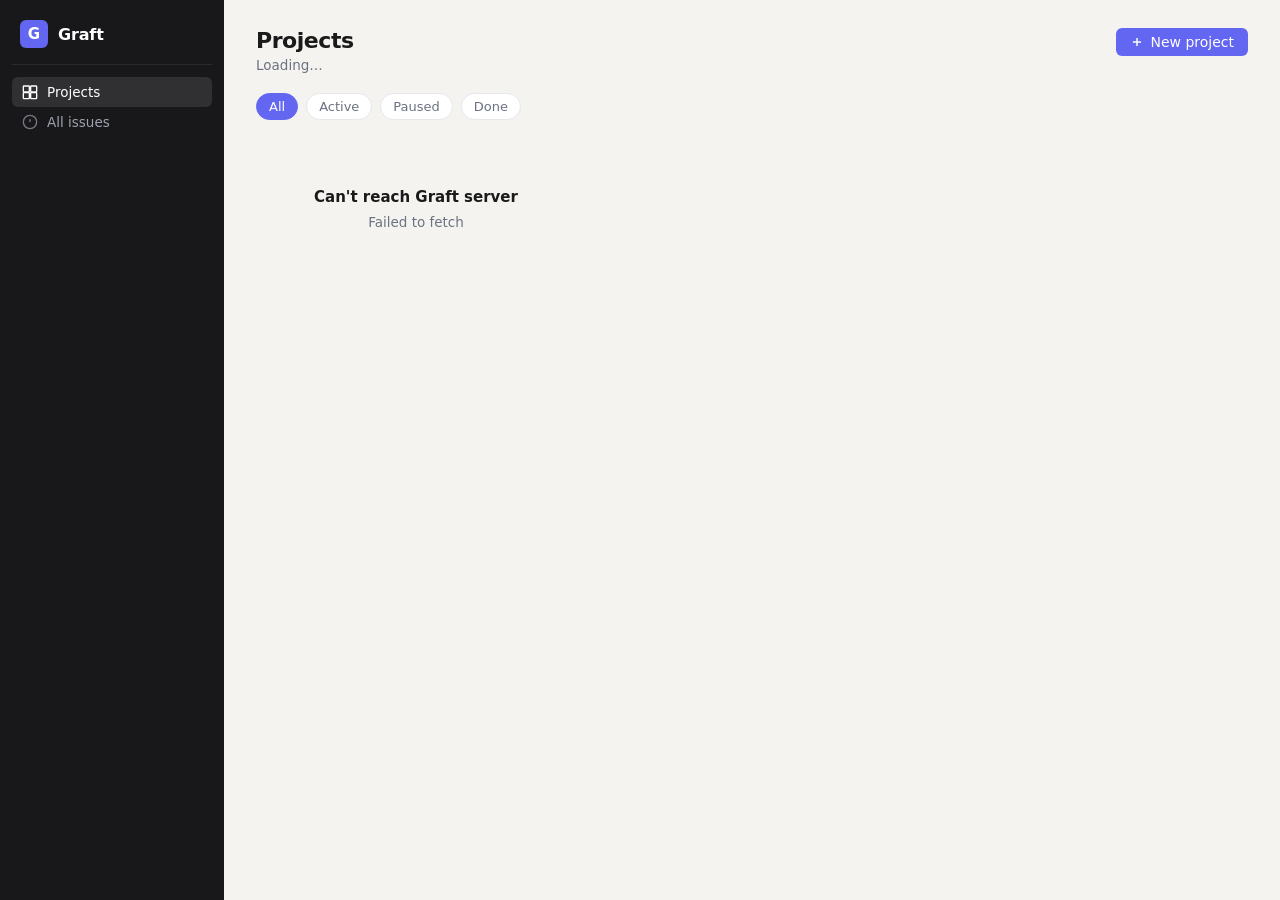
==== web/index.html @ b621cd31 "feat: initial Graft — project tracker (Flask + SwiftUI + web)" ====
<!DOCTYPE html>
<html lang="en">
<head>
<meta charset="UTF-8">
<meta name="viewport" content="width=device-width, initial-scale=1.0">
<title>Graft</title>
<link rel="stylesheet" href="style.css">
</head>
<body>
<div id="app">
  <nav class="sidebar">
    <div class="sidebar-brand">
      <span class="brand-mark">G</span>
      <span class="brand-name">Graft</span>
    </div>
    <div class="nav-section">
      <a href="index.html" class="nav-item active" data-page="projects">
        <svg width="16" height="16" viewBox="0 0 24 24" fill="none" stroke="currentColor" stroke-width="2"><rect x="2" y="3" width="9" height="9" rx="1"/><rect x="13" y="3" width="9" height="9" rx="1"/><rect x="2" y="13" width="9" height="9" rx="1"/><rect x="13" y="13" width="9" height="9" rx="1"/></svg>
        Projects
      </a>
      <a href="issues.html" class="nav-item" data-page="issues">
        <svg width="16" height="16" viewBox="0 0 24 24" fill="none" stroke="currentColor" stroke-width="2"><circle cx="12" cy="12" r="10"/><line x1="12" y1="8" x2="12" y2="12"/><line x1="12" y1="16" x2="12.01" y2="16"/></svg>
        All issues
      </a>
    </div>
    <div class="nav-section nav-projects" id="sidebar-projects"></div>
  </nav>

  <main class="main">
    <header class="page-header">
      <div>
        <h1 class="page-title">Projects</h1>
        <p class="page-subtitle" id="projects-subtitle">Loading…</p>
      </div>
      <button class="btn btn-primary" onclick="GRAFT.openNewProject()">
        <svg width="14" height="14" viewBox="0 0 24 24" fill="none" stroke="currentColor" stroke-width="2.5"><line x1="12" y1="5" x2="12" y2="19"/><line x1="5" y1="12" x2="19" y2="12"/></svg>
        New project
      </button>
    </header>

    <div class="filter-bar">
      <button class="filter-btn active" data-status="all" onclick="GRAFT.filterProjects('all', this)">All</button>
      <button class="filter-btn" data-status="active" onclick="GRAFT.filterProjects('active', this)">Active</button>
      <button class="filter-btn" data-status="paused" onclick="GRAFT.filterProjects('paused', this)">Paused</button>
      <button class="filter-btn" data-status="done" onclick="GRAFT.filterProjects('done', this)">Done</button>
    </div>

    <div class="projects-grid" id="projects-grid">
      <div class="loading-state">Loading projects…</div>
    </div>
  </main>
</div>

<!-- New Project Modal -->
<div class="modal-overlay" id="modal-new-project" style="display:none">
  <div class="modal">
    <div class="modal-header">
      <h2 class="modal-title" id="modal-project-title">New project</h2>
      <button class="modal-close" onclick="GRAFT.closeModal('modal-new-project')">
        <svg width="18" height="18" viewBox="0 0 24 24" fill="none" stroke="currentColor" stroke-width="2"><line x1="18" y1="6" x2="6" y2="18"/><line x1="6" y1="6" x2="18" y2="18"/></svg>
      </button>
    </div>
    <form onsubmit="GRAFT.submitProject(event)">
      <input type="hidden" id="project-edit-id" value="">
      <div class="form-group">
        <label class="form-label">Name</label>
        <input type="text" class="form-input" id="project-name" placeholder="e.g. Patchwork v2" required autofocus>
      </div>
      <div class="form-group">
        <label class="form-label">Description</label>
        <textarea class="form-input form-textarea" id="project-description" placeholder="What's this project about?"></textarea>
      </div>
      <div class="form-row">
        <div class="form-group">
          <label class="form-label">Status</label>
          <select class="form-input" id="project-status">
            <option value="active">Active</option>
            <option value="paused">Paused</option>
            <option value="done">Done</option>
          </select>
        </div>
        <div class="form-group">
          <label class="form-label">Colour</label>
          <div class="colour-picker" id="colour-picker">
            <div class="colour-swatch selected" data-colour="#6366f1" style="background:#6366f1"></div>
            <div class="colour-swatch" data-colour="#8b5cf6" style="background:#8b5cf6"></div>
            <div class="colour-swatch" data-colour="#ec4899" style="background:#ec4899"></div>
            <div class="colour-swatch" data-colour="#ef4444" style="background:#ef4444"></div>
            <div class="colour-swatch" data-colour="#f97316" style="background:#f97316"></div>
            <div class="colour-swatch" data-colour="#eab308" style="background:#eab308"></div>
            <div class="colour-swatch" data-colour="#22c55e" style="background:#22c55e"></div>
            <div class="colour-swatch" data-colour="#06b6d4" style="background:#06b6d4"></div>
            <div class="colour-swatch" data-colour="#3b82f6" style="background:#3b82f6"></div>
            <div class="colour-swatch" data-colour="#64748b" style="background:#64748b"></div>
          </div>
          <input type="hidden" id="project-colour" value="#6366f1">
        </div>
      </div>
      <div class="modal-footer">
        <button type="button" class="btn btn-ghost" onclick="GRAFT.closeModal('modal-new-project')">Cancel</button>
        <button type="submit" class="btn btn-primary">Save project</button>
      </div>
    </form>
  </div>
</div>

<div class="toast" id="toast"></div>
<script src="app.js"></script>
<script>GRAFT.init();</script>
</body>
</html>
---- web/style.css ----
/* ── Reset & base ──────────────────────────────────────────────── */
*, *::before, *::after { box-sizing: border-box; margin: 0; padding: 0; }

:root {
  --bg:       #F4F3F0;
  --surface:  #FFFFFF;
  --surface2: #F0EFEc;
  --sidebar:  #18181b;
  --ink:      #1a1a1a;
  --muted:    #6b7280;
  --line:     #e5e7eb;
  --line-dark:#2a2a2e;
  --accent:   #6366f1;
  --accent-bg:#eef2ff;
  --urgent:   #ef4444;
  --high:     #f97316;
  --low:      #9ca3af;
  --done-bg:  #f0fdf4;
  --done-ink: #15803d;

  --r-sm: 6px;
  --r-md: 10px;
  --r-lg: 16px;
  --shadow: 0 1px 3px rgba(0,0,0,.08), 0 1px 2px rgba(0,0,0,.05);
  --shadow-md: 0 4px 16px rgba(0,0,0,.10);

  font-family: 'DM Sans', system-ui, -apple-system, sans-serif;
  font-size: 14px;
  color: var(--ink);
  background: var(--bg);
}

body { min-height: 100vh; }
a { color: inherit; text-decoration: none; }
button { font-family: inherit; font-size: 14px; cursor: pointer; border: none; background: none; }
select, input, textarea { font-family: inherit; font-size: 14px; }

/* ── Layout ────────────────────────────────────────────────────── */
#app { display: flex; min-height: 100vh; }

.sidebar {
  width: 224px;
  flex-shrink: 0;
  background: var(--sidebar);
  display: flex;
  flex-direction: column;
  padding: 0 12px 24px;
  position: sticky;
  top: 0;
  height: 100vh;
  overflow-y: auto;
}

.sidebar-brand {
  display: flex;
  align-items: center;
  gap: 10px;
  padding: 20px 8px 16px;
  border-bottom: 1px solid var(--line-dark);
  margin-bottom: 8px;
}

.brand-mark {
  width: 28px; height: 28px;
  background: var(--accent);
  border-radius: var(--r-sm);
  display: flex; align-items: center; justify-content: center;
  color: #fff;
  font-weight: 700;
  font-size: 15px;
}

.brand-name {
  color: #fff;
  font-weight: 600;
  font-size: 16px;
  letter-spacing: -0.01em;
}

.nav-section { margin-top: 4px; }

.nav-item {
  display: flex;
  align-items: center;
  gap: 9px;
  padding: 7px 10px;
  border-radius: var(--r-sm);
  color: #9ca3af;
  transition: color .15s, background .15s;
  font-size: 13.5px;
}

.nav-item:hover { color: #fff; background: rgba(255,255,255,.06); }
.nav-item.active { color: #fff; background: rgba(255,255,255,.1); }
.nav-item svg { flex-shrink: 0; opacity: .7; }
.nav-item.active svg { opacity: 1; }

.nav-section-label {
  font-size: 11px;
  font-weight: 600;
  letter-spacing: .05em;
  text-transform: uppercase;
  color: #4b5563;
  padding: 12px 10px 4px;
}

.nav-project-dot {
  width: 8px; height: 8px;
  border-radius: 50%;
  flex-shrink: 0;
}

.main {
  flex: 1;
  min-width: 0;
  padding: 28px 32px 48px;
}

/* ── Page header ───────────────────────────────────────────────── */
.page-header {
  display: flex;
  align-items: flex-start;
  justify-content: space-between;
  margin-bottom: 20px;
  gap: 16px;
}

.page-title {
  font-size: 22px;
  font-weight: 700;
  letter-spacing: -0.02em;
  line-height: 1.2;
}

.page-subtitle {
  color: var(--muted);
  margin-top: 3px;
  font-size: 13.5px;
}

.header-actions { display: flex; gap: 8px; flex-shrink: 0; align-items: center; }

.breadcrumb {
  font-size: 12.5px;
  color: var(--muted);
  margin-bottom: 4px;
  display: flex;
  align-items: center;
  gap: 6px;
}

.breadcrumb a:hover { color: var(--ink); }
.breadcrumb span { opacity: .4; }

/* ── Buttons ───────────────────────────────────────────────────── */
.btn {
  display: inline-flex;
  align-items: center;
  gap: 6px;
  padding: 7px 14px;
  border-radius: var(--r-sm);
  font-weight: 500;
  transition: background .15s, opacity .15s;
  line-height: 1;
  white-space: nowrap;
}

.btn-primary {
  background: var(--accent);
  color: #fff;
}
.btn-primary:hover { background: #4f46e5; }

.btn-ghost {
  border: 1px solid var(--line);
  color: var(--ink);
  background: var(--surface);
}
.btn-ghost:hover { background: var(--surface2); }

.btn-danger { color: var(--urgent) !important; border-color: var(--urgent) !important; }
.btn-danger:hover { background: #fef2f2 !important; }

/* ── Filters ───────────────────────────────────────────────────── */
.filter-bar {
  display: flex;
  align-items: center;
  gap: 8px;
  margin-bottom: 20px;
  flex-wrap: wrap;
}

.filter-btn {
  padding: 5px 12px;
  border-radius: 100px;
  border: 1px solid var(--line);
  background: var(--surface);
  color: var(--muted);
  font-size: 13px;
  transition: all .15s;
}
.filter-btn:hover { border-color: var(--accent); color: var(--accent); }
.filter-btn.active { background: var(--accent); border-color: var(--accent); color: #fff; }

.filter-group { display: flex; gap: 8px; flex-wrap: wrap; }
.filter-select { padding: 6px 10px; height: 34px; border-radius: var(--r-sm); border: 1px solid var(--line); background: var(--surface); color: var(--ink); }
.search-input { padding: 6px 12px; height: 34px; border-radius: var(--r-sm); border: 1px solid var(--line); background: var(--surface); min-width: 180px; }

.view-toggle {
  display: flex;
  gap: 4px;
  margin-bottom: 16px;
  background: var(--surface2);
  padding: 3px;
  border-radius: var(--r-sm);
  width: fit-content;
}

.view-btn {
  display: flex;
  align-items: center;
  gap: 6px;
  padding: 5px 12px;
  border-radius: calc(var(--r-sm) - 2px);
  color: var(--muted);
  font-size: 13px;
  font-weight: 500;
  transition: all .15s;
}
.view-btn.active { background: var(--surface); color: var(--ink); box-shadow: var(--shadow); }

.milestone-filter {
  display: flex;
  align-items: center;
  gap: 8px;
  margin-bottom: 16px;
  flex-wrap: wrap;
}
.filter-label { font-size: 12.5px; color: var(--muted); font-weight: 500; }

/* ── Projects grid ─────────────────────────────────────────────── */
.projects-grid {
  display: grid;
  grid-template-columns: repeat(auto-fill, minmax(280px, 1fr));
  gap: 16px;
}

.project-card {
  background: var(--surface);
  border: 1px solid var(--line);
  border-radius: var(--r-lg);
  padding: 20px;
  cursor: pointer;
  transition: box-shadow .15s, transform .1s;
  display: flex;
  flex-direction: column;
  gap: 12px;
}
.project-card:hover { box-shadow: var(--shadow-md); transform: translateY(-1px); }

.project-card-header { display: flex; align-items: center; gap: 10px; }
.project-colour-dot { width: 12px; height: 12px; border-radius: 50%; flex-shrink: 0; }
.project-card-name { font-weight: 600; font-size: 15px; flex: 1; }
.project-card-status { font-size: 11.5px; padding: 2px 8px; border-radius: 100px; font-weight: 500; }
.status-active  { background: #e0f2fe; color: #0369a1; }
.status-paused  { background: #fef9c3; color: #854d0e; }
.status-done    { background: var(--done-bg); color: var(--done-ink); }

.project-card-desc { font-size: 13px; color: var(--muted); line-height: 1.5; }

.issue-counts { display: flex; gap: 12px; }
.count-pill {
  display: flex; align-items: center; gap: 4px;
  font-size: 12px; color: var(--muted);
}
.count-dot { width: 7px; height: 7px; border-radius: 50%; }

/* ── Kanban board ──────────────────────────────────────────────── */
.kanban-board {
  display: flex;
  gap: 16px;
  overflow-x: auto;
  padding-bottom: 16px;
  align-items: flex-start;
}

.kanban-col {
  width: 260px;
  flex-shrink: 0;
  background: var(--surface2);
  border-radius: var(--r-md);
  padding: 12px;
  min-height: 120px;
}

.kanban-col-header {
  display: flex;
  align-items: center;
  justify-content: space-between;
  margin-bottom: 10px;
}

.col-name {
  font-weight: 600;
  font-size: 12.5px;
  text-transform: uppercase;
  letter-spacing: .05em;
  color: var(--muted);
}

.col-count {
  font-size: 12px;
  color: var(--muted);
  background: var(--line);
  border-radius: 100px;
  padding: 1px 7px;
}

.kanban-card {
  background: var(--surface);
  border: 1px solid var(--line);
  border-radius: var(--r-sm);
  padding: 11px 13px;
  margin-bottom: 8px;
  cursor: pointer;
  transition: box-shadow .15s;
}
.kanban-card:hover { box-shadow: var(--shadow); }

.kanban-card-title { font-size: 13.5px; font-weight: 500; line-height: 1.4; margin-bottom: 6px; }
.kanban-card-meta { display: flex; align-items: center; gap: 6px; flex-wrap: wrap; }

.priority-dot {
  width: 7px; height: 7px; border-radius: 50%; flex-shrink: 0;
}
.priority-urgent { background: var(--urgent); }
.priority-high   { background: var(--high); }
.priority-normal { background: var(--line); }
.priority-low    { background: var(--low); opacity: .6; }

.milestone-tag {
  font-size: 11px;
  background: var(--accent-bg);
  color: var(--accent);
  border-radius: 4px;
  padding: 1px 6px;
  font-weight: 500;
}

.assignee-chip {
  font-size: 11px;
  color: var(--muted);
  background: var(--surface2);
  border-radius: 4px;
  padding: 1px 6px;
}

.label-chip {
  font-size: 11px;
  color: var(--muted);
  border: 1px solid var(--line);
  border-radius: 4px;
  padding: 1px 5px;
}

.kanban-add-btn {
  width: 100%;
  text-align: left;
  padding: 7px 4px;
  color: var(--muted);
  font-size: 13px;
  display: flex;
  align-items: center;
  gap: 6px;
  border-radius: var(--r-sm);
  transition: background .15s, color .15s;
  margin-top: 4px;
}
.kanban-add-btn:hover { background: var(--line); color: var(--ink); }

/* ── Issue list ────────────────────────────────────────────────── */
.issue-list { display: flex; flex-direction: column; gap: 2px; }

.issue-row {
  display: flex;
  align-items: center;
  gap: 12px;
  padding: 10px 14px;
  background: var(--surface);
  border: 1px solid var(--line);
  border-radius: var(--r-sm);
  cursor: pointer;
  transition: background .1s;
}
.issue-row:hover { background: var(--surface2); }

.issue-row-status { flex-shrink: 0; }
.issue-row-title { flex: 1; font-size: 13.5px; font-weight: 500; min-width: 0; }
.issue-row-title.done-title { text-decoration: line-through; color: var(--muted); }
.issue-row-meta { display: flex; align-items: center; gap: 8px; flex-shrink: 0; flex-wrap: wrap; justify-content: flex-end; }
.issue-row-project { font-size: 12px; color: var(--muted); }

.status-icon { width: 16px; height: 16px; }

/* ── Slide-over (issue detail) ─────────────────────────────────── */
.slideover-overlay {
  position: fixed; inset: 0; background: rgba(0,0,0,.25); z-index: 100;
}

.slideover {
  position: fixed; top: 0; right: 0; bottom: 0;
  width: 400px;
  background: var(--surface);
  border-left: 1px solid var(--line);
  z-index: 101;
  display: flex;
  flex-direction: column;
  box-shadow: -4px 0 24px rgba(0,0,0,.12);
  overflow-y: auto;
}

.slideover-header {
  display: flex;
  align-items: center;
  justify-content: space-between;
  padding: 16px 20px;
  border-bottom: 1px solid var(--line);
  position: sticky;
  top: 0;
  background: var(--surface);
  z-index: 1;
}

.slideover-body { padding: 20px; flex: 1; }

.issue-id-badge {
  font-size: 12px;
  color: var(--muted);
  background: var(--surface2);
  border-radius: 4px;
  padding: 2px 8px;
  font-weight: 500;
}

.detail-title { font-size: 17px; font-weight: 600; line-height: 1.4; margin-bottom: 12px; }
.detail-desc { font-size: 13.5px; color: var(--muted); line-height: 1.6; white-space: pre-wrap; margin-bottom: 20px; }
.detail-meta { display: flex; flex-direction: column; gap: 10px; margin-bottom: 20px; }
.detail-meta-row { display: flex; align-items: center; gap: 8px; font-size: 13px; }
.detail-meta-label { color: var(--muted); width: 90px; flex-shrink: 0; }
.detail-actions { display: flex; gap: 8px; flex-wrap: wrap; }

/* ── Milestones list ───────────────────────────────────────────── */
.milestones-list { display: flex; flex-direction: column; gap: 2px; margin-bottom: 20px; }
.milestone-row {
  display: flex; align-items: center; gap: 10px;
  padding: 9px 12px;
  border: 1px solid var(--line);
  border-radius: var(--r-sm);
  background: var(--surface2);
}
.milestone-row-name { flex: 1; font-weight: 500; font-size: 13.5px; }
.milestone-row-due { font-size: 12px; color: var(--muted); }
.milestone-row-actions { display: flex; gap: 4px; }
.icon-btn { padding: 4px; border-radius: 4px; color: var(--muted); transition: color .1s, background .1s; }
.icon-btn:hover { color: var(--ink); background: var(--line); }
.milestone-form { border-top: 1px solid var(--line); padding-top: 16px; margin-top: 4px; }

/* ── Forms ─────────────────────────────────────────────────────── */
.form-group { display: flex; flex-direction: column; gap: 5px; }
.form-label { font-size: 12.5px; font-weight: 500; color: var(--muted); }
.form-hint { font-weight: 400; color: var(--low); }
.form-row { display: flex; gap: 12px; }
.form-row .form-group { flex: 1; }

.form-input {
  padding: 8px 11px;
  border: 1px solid var(--line);
  border-radius: var(--r-sm);
  background: var(--surface);
  color: var(--ink);
  outline: none;
  transition: border-color .15s;
  width: 100%;
}
.form-input:focus { border-color: var(--accent); }
.form-textarea { min-height: 80px; resize: vertical; }

.colour-picker { display: flex; gap: 6px; flex-wrap: wrap; margin-top: 2px; }
.colour-swatch {
  width: 22px; height: 22px;
  border-radius: 50%;
  cursor: pointer;
  border: 2px solid transparent;
  transition: transform .1s, border-color .1s;
}
.colour-swatch:hover { transform: scale(1.15); }
.colour-swatch.selected { border-color: var(--ink); }

/* ── Modals ────────────────────────────────────────────────────── */
.modal-overlay {
  position: fixed; inset: 0;
  background: rgba(0,0,0,.35);
  z-index: 200;
  display: flex;
  align-items: center;
  justify-content: center;
  padding: 16px;
}

.modal {
  background: var(--surface);
  border-radius: var(--r-lg);
  width: 100%;
  max-width: 460px;
  max-height: 90vh;
  overflow-y: auto;
  box-shadow: var(--shadow-md);
}

.modal-wide { max-width: 560px; }

.modal-header {
  display: flex;
  align-items: center;
  justify-content: space-between;
  padding: 20px 20px 0;
  margin-bottom: 16px;
}

.modal-title { font-size: 16px; font-weight: 600; }
.modal-close { color: var(--muted); padding: 4px; border-radius: 4px; }
.modal-close:hover { color: var(--ink); background: var(--surface2); }

.modal form { padding: 0 20px 20px; display: flex; flex-direction: column; gap: 14px; }
.modal-footer { display: flex; justify-content: flex-end; gap: 8px; padding-top: 4px; }

/* ── Toast ─────────────────────────────────────────────────────── */
.toast {
  position: fixed; bottom: 24px; left: 50%; transform: translateX(-50%);
  background: var(--sidebar); color: #fff;
  padding: 10px 20px;
  border-radius: var(--r-md);
  font-size: 13.5px;
  z-index: 999;
  opacity: 0;
  pointer-events: none;
  transition: opacity .2s;
  white-space: nowrap;
}
.toast.show { opacity: 1; }

/* ── Empty & loading states ────────────────────────────────────── */
.loading-state { color: var(--muted); font-size: 13px; padding: 32px; text-align: center; }
.empty-state {
  color: var(--muted); font-size: 13.5px;
  padding: 48px 24px;
  text-align: center;
  display: flex; flex-direction: column; gap: 8px; align-items: center;
}
.empty-state-title { font-weight: 600; color: var(--ink); font-size: 15px; }

/* ── Scrollbar ─────────────────────────────────────────────────── */
::-webkit-scrollbar { width: 6px; height: 6px; }
::-webkit-scrollbar-track { background: transparent; }
::-webkit-scrollbar-thumb { background: var(--line); border-radius: 3px; }
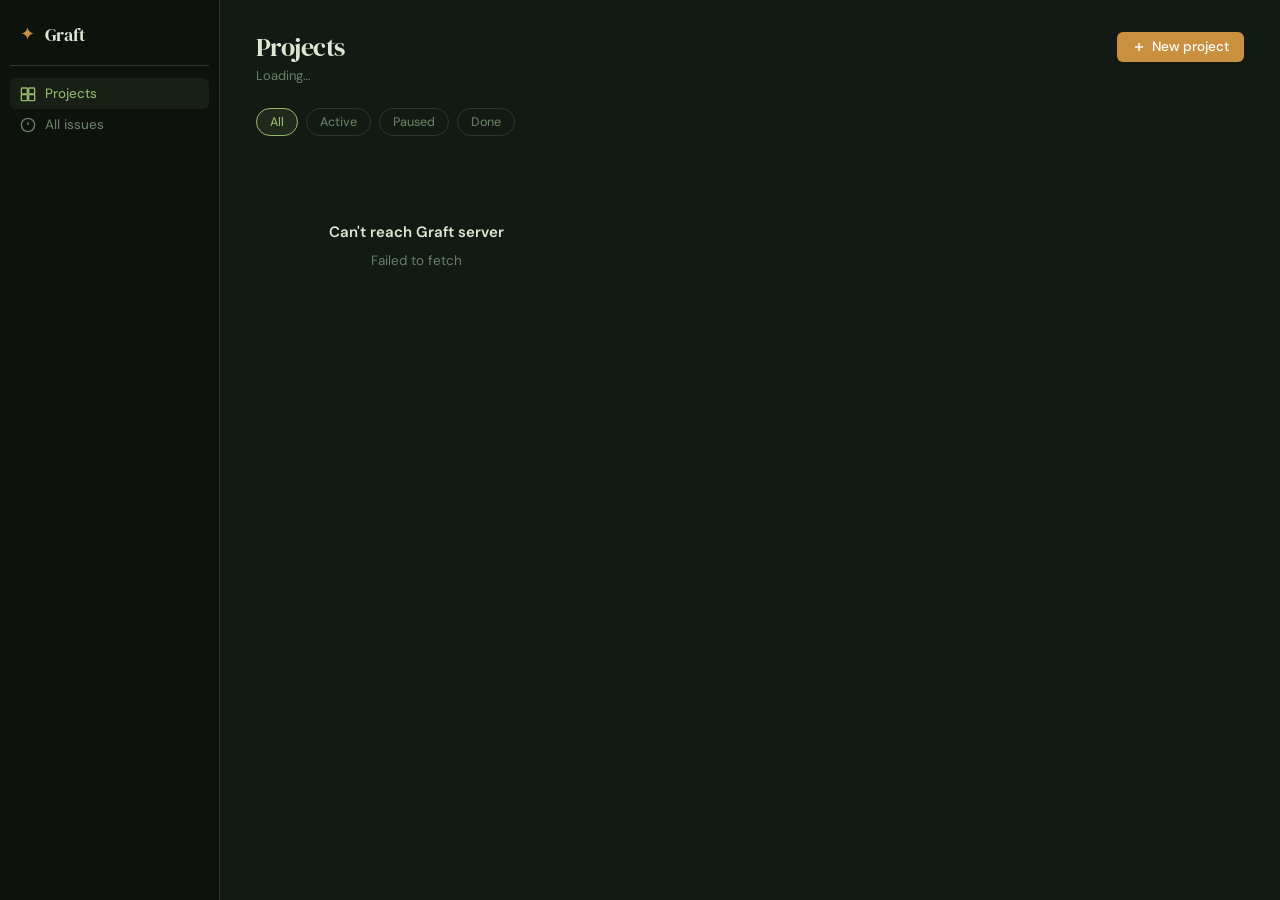
==== commit c370207e: "design: botanical night theme — dark forest, serif brand, amber/sage accents" ====
--- a/web/index.html
+++ b/web/index.html
@@ -10,7 +10,7 @@
 <div id="app">
   <nav class="sidebar">
     <div class="sidebar-brand">
-      <span class="brand-mark">G</span>
+      <span class="brand-mark">✦</span>
       <span class="brand-name">Graft</span>
     </div>
     <div class="nav-section">
--- a/web/style.css
+++ b/web/style.css
@@ -1,30 +1,49 @@
-/* ── Reset & base ──────────────────────────────────────────────── */
+/* ── Graft — Botanical Night ────────────────────────────────────── */
+@import url('https://fonts.googleapis.com/css2?family=DM+Sans:ital,opsz,wght@0,9..40,300;0,9..40,400;0,9..40,500;0,9..40,600;0,9..40,700;1,9..40,400&family=DM+Serif+Display:ital@0;1&display=swap');
+
 *, *::before, *::after { box-sizing: border-box; margin: 0; padding: 0; }
 
 :root {
-  --bg:       #F4F3F0;
-  --surface:  #FFFFFF;
-  --surface2: #F0EFEc;
-  --sidebar:  #18181b;
-  --ink:      #1a1a1a;
-  --muted:    #6b7280;
-  --line:     #e5e7eb;
-  --line-dark:#2a2a2e;
-  --accent:   #6366f1;
-  --accent-bg:#eef2ff;
-  --urgent:   #ef4444;
-  --high:     #f97316;
-  --low:      #9ca3af;
-  --done-bg:  #f0fdf4;
-  --done-ink: #15803d;
-
-  --r-sm: 6px;
-  --r-md: 10px;
-  --r-lg: 16px;
-  --shadow: 0 1px 3px rgba(0,0,0,.08), 0 1px 2px rgba(0,0,0,.05);
-  --shadow-md: 0 4px 16px rgba(0,0,0,.10);
-
-  font-family: 'DM Sans', system-ui, -apple-system, sans-serif;
+  /* ── Palette ──────────────────────────────────────── */
+  --bg:        #131a13;   /* deep forest floor */
+  --surface:   #1a231a;   /* dark moss */
+  --surface2:  #212c21;   /* slightly lighter */
+  --surface3:  #283428;   /* hover state */
+  --night:     #0d120d;   /* pure night */
+  --ink:       #dde8d4;   /* warm parchment */
+  --muted:     #678063;   /* sage grey */
+  --hairline:  #2a3a2a;   /* dark border */
+
+  /* ── Accents ──────────────────────────────────────── */
+  --sage:      #96b86e;   /* growth green — links, active */
+  --amber:     #c8903f;   /* warm amber — CTA, in-progress */
+  --lavender:  #9b7fc9;   /* review */
+  --teal:      #5eaa8e;   /* done */
+  --red:       #b85555;   /* urgent */
+  --orange:    #c47a35;   /* high priority */
+
+  /* ── Status colours ───────────────────────────────── */
+  --s-backlog:     #4a5a49;
+  --s-todo:        #96b86e;
+  --s-in-progress: #c8903f;
+  --s-review:      #9b7fc9;
+  --s-done:        #5eaa8e;
+
+  /* ── Typography ───────────────────────────────────── */
+  --font-body:   'DM Sans', system-ui, sans-serif;
+  --font-serif:  'DM Serif Display', Georgia, serif;
+
+  /* ── Shape ────────────────────────────────────────── */
+  --r-sm:  6px;
+  --r-md:  10px;
+  --r-lg:  14px;
+  --r-xl:  20px;
+
+  --shadow:    0 1px 3px rgba(0,0,0,.4), 0 1px 2px rgba(0,0,0,.3);
+  --shadow-md: 0 4px 20px rgba(0,0,0,.5);
+  --shadow-lg: 0 8px 40px rgba(0,0,0,.6);
+
+  font-family: var(--font-body);
   font-size: 14px;
   color: var(--ink);
   background: var(--bg);
@@ -35,16 +54,23 @@
 button { font-family: inherit; font-size: 14px; cursor: pointer; border: none; background: none; }
 select, input, textarea { font-family: inherit; font-size: 14px; }
 
-/* ── Layout ────────────────────────────────────────────────────── */
+/* ── Scrollbar ─────────────────────────────────────── */
+::-webkit-scrollbar { width: 5px; height: 5px; }
+::-webkit-scrollbar-track { background: transparent; }
+::-webkit-scrollbar-thumb { background: var(--hairline); border-radius: 3px; }
+
+/* ── Layout ────────────────────────────────────────── */
 #app { display: flex; min-height: 100vh; }
 
+/* ── Sidebar ───────────────────────────────────────── */
 .sidebar {
-  width: 224px;
+  width: 220px;
   flex-shrink: 0;
-  background: var(--sidebar);
+  background: var(--night);
+  border-right: 1px solid var(--hairline);
   display: flex;
   flex-direction: column;
-  padding: 0 12px 24px;
+  padding: 0 10px 32px;
   position: sticky;
   top: 0;
   height: 100vh;
@@ -55,25 +81,24 @@
   display: flex;
   align-items: center;
   gap: 10px;
-  padding: 20px 8px 16px;
-  border-bottom: 1px solid var(--line-dark);
+  padding: 22px 10px 18px;
+  border-bottom: 1px solid var(--hairline);
   margin-bottom: 8px;
 }
 
 .brand-mark {
-  width: 28px; height: 28px;
-  background: var(--accent);
-  border-radius: var(--r-sm);
-  display: flex; align-items: center; justify-content: center;
-  color: #fff;
-  font-weight: 700;
-  font-size: 15px;
+  font-family: var(--font-serif);
+  font-size: 18px;
+  color: var(--amber);
+  letter-spacing: -0.02em;
+  line-height: 1;
+  padding-bottom: 1px;
 }
 
 .brand-name {
-  color: #fff;
-  font-weight: 600;
-  font-size: 16px;
+  font-family: var(--font-serif);
+  font-size: 18px;
+  color: var(--ink);
   letter-spacing: -0.01em;
 }
 
@@ -85,280 +110,348 @@
   gap: 9px;
   padding: 7px 10px;
   border-radius: var(--r-sm);
-  color: #9ca3af;
+  color: var(--muted);
   transition: color .15s, background .15s;
   font-size: 13.5px;
-}
-
-.nav-item:hover { color: #fff; background: rgba(255,255,255,.06); }
-.nav-item.active { color: #fff; background: rgba(255,255,255,.1); }
-.nav-item svg { flex-shrink: 0; opacity: .7; }
-.nav-item.active svg { opacity: 1; }
+  font-weight: 450;
+}
+.nav-item:hover { color: var(--ink); background: var(--surface2); }
+.nav-item.active { color: var(--sage); background: rgba(150,184,110,.08); }
+.nav-item svg { flex-shrink: 0; }
 
 .nav-section-label {
+  font-size: 10.5px;
+  font-weight: 600;
+  letter-spacing: .07em;
+  text-transform: uppercase;
+  color: #3d5040;
+  padding: 14px 10px 5px;
+}
+
+.nav-project-dot {
+  width: 7px; height: 7px;
+  border-radius: 50%;
+  flex-shrink: 0;
+}
+
+/* ── Main content ──────────────────────────────────── */
+.main {
+  flex: 1;
+  min-width: 0;
+  padding: 32px 36px 64px;
+}
+
+/* ── Page header ───────────────────────────────────── */
+.page-header {
+  display: flex;
+  align-items: flex-start;
+  justify-content: space-between;
+  margin-bottom: 24px;
+  gap: 16px;
+}
+
+.page-title {
+  font-family: var(--font-serif);
+  font-size: 26px;
+  font-weight: 400;
+  letter-spacing: -0.02em;
+  line-height: 1.2;
+  color: var(--ink);
+}
+
+.page-subtitle {
+  color: var(--muted);
+  margin-top: 4px;
+  font-size: 13px;
+}
+
+.header-actions { display: flex; gap: 8px; flex-shrink: 0; align-items: center; }
+
+.breadcrumb {
+  font-size: 12px;
+  color: var(--muted);
+  margin-bottom: 5px;
+  display: flex;
+  align-items: center;
+  gap: 6px;
+}
+.breadcrumb a:hover { color: var(--sage); }
+.breadcrumb span { opacity: .35; }
+
+/* ── Buttons ───────────────────────────────────────── */
+.btn {
+  display: inline-flex;
+  align-items: center;
+  gap: 6px;
+  padding: 8px 15px;
+  border-radius: var(--r-sm);
+  font-weight: 500;
+  font-size: 13.5px;
+  transition: all .15s;
+  line-height: 1;
+  white-space: nowrap;
+}
+
+.btn-primary {
+  background: var(--amber);
+  color: #fff;
+}
+.btn-primary:hover { background: #b8802f; }
+
+.btn-ghost {
+  border: 1px solid var(--hairline);
+  color: var(--muted);
+  background: transparent;
+}
+.btn-ghost:hover { border-color: var(--muted); color: var(--ink); }
+
+.btn-danger { color: var(--red) !important; border-color: var(--red) !important; }
+.btn-danger:hover { background: rgba(184,85,85,.08) !important; }
+
+/* ── Filter bar ────────────────────────────────────── */
+.filter-bar {
+  display: flex;
+  align-items: center;
+  gap: 8px;
+  margin-bottom: 22px;
+  flex-wrap: wrap;
+}
+
+.filter-btn {
+  padding: 5px 13px;
+  border-radius: 100px;
+  border: 1px solid var(--hairline);
+  background: transparent;
+  color: var(--muted);
+  font-size: 12.5px;
+  font-weight: 450;
+  transition: all .15s;
+}
+.filter-btn:hover { border-color: var(--sage); color: var(--sage); }
+.filter-btn.active { background: rgba(150,184,110,.1); border-color: var(--sage); color: var(--sage); }
+
+.filter-group { display: flex; gap: 8px; flex-wrap: wrap; }
+.filter-select {
+  padding: 6px 10px;
+  height: 34px;
+  border-radius: var(--r-sm);
+  border: 1px solid var(--hairline);
+  background: var(--surface);
+  color: var(--ink);
+}
+.search-input {
+  padding: 6px 12px;
+  height: 34px;
+  border-radius: var(--r-sm);
+  border: 1px solid var(--hairline);
+  background: var(--surface);
+  color: var(--ink);
+  min-width: 180px;
+}
+.filter-select:focus, .search-input:focus { outline: none; border-color: var(--sage); }
+
+.view-toggle {
+  display: flex;
+  gap: 3px;
+  margin-bottom: 18px;
+  background: var(--surface);
+  padding: 3px;
+  border-radius: var(--r-sm);
+  width: fit-content;
+  border: 1px solid var(--hairline);
+}
+
+.view-btn {
+  display: flex;
+  align-items: center;
+  gap: 6px;
+  padding: 5px 12px;
+  border-radius: calc(var(--r-sm) - 2px);
+  color: var(--muted);
+  font-size: 13px;
+  font-weight: 500;
+  transition: all .15s;
+}
+.view-btn.active { background: var(--surface2); color: var(--ink); }
+
+.milestone-filter {
+  display: flex;
+  align-items: center;
+  gap: 8px;
+  margin-bottom: 18px;
+  flex-wrap: wrap;
+}
+.filter-label { font-size: 12px; color: var(--muted); font-weight: 500; }
+
+/* ── Projects grid ─────────────────────────────────── */
+.projects-grid {
+  display: grid;
+  grid-template-columns: repeat(auto-fill, minmax(290px, 1fr));
+  gap: 14px;
+}
+
+.project-card {
+  background: var(--surface);
+  border: 1px solid var(--hairline);
+  border-radius: var(--r-lg);
+  padding: 0;
+  cursor: pointer;
+  transition: box-shadow .2s, transform .15s, border-color .15s;
+  display: flex;
+  flex-direction: column;
+  overflow: hidden;
+}
+.project-card:hover {
+  box-shadow: var(--shadow-md);
+  transform: translateY(-2px);
+  border-color: #3a4e3a;
+}
+
+.project-card-stripe {
+  height: 3px;
+  width: 100%;
+  flex-shrink: 0;
+}
+
+.project-card-body {
+  padding: 16px 18px 18px;
+  display: flex;
+  flex-direction: column;
+  gap: 10px;
+}
+
+.project-card-header { display: flex; align-items: center; justify-content: space-between; gap: 10px; }
+.project-card-name { font-weight: 600; font-size: 15px; color: var(--ink); flex: 1; }
+.project-card-status {
   font-size: 11px;
-  font-weight: 600;
-  letter-spacing: .05em;
-  text-transform: uppercase;
-  color: #4b5563;
-  padding: 12px 10px 4px;
-}
-
-.nav-project-dot {
+  padding: 2px 8px;
+  border-radius: 100px;
+  font-weight: 500;
+  flex-shrink: 0;
+}
+.status-active  { background: rgba(150,184,110,.12); color: var(--sage); }
+.status-paused  { background: rgba(200,144,63,.12);  color: var(--amber); }
+.status-done    { background: rgba(94,170,142,.12);  color: var(--teal); }
+
+.project-card-desc { font-size: 13px; color: var(--muted); line-height: 1.55; }
+
+.issue-counts { display: flex; gap: 14px; }
+.count-pill {
+  display: flex; align-items: center; gap: 5px;
+  font-size: 12px; color: var(--muted);
+}
+.count-dot { width: 6px; height: 6px; border-radius: 50%; }
+
+/* ── Kanban board ──────────────────────────────────── */
+.kanban-board {
+  display: flex;
+  gap: 14px;
+  overflow-x: auto;
+  padding-bottom: 20px;
+  align-items: flex-start;
+}
+
+.kanban-col {
+  width: 264px;
+  flex-shrink: 0;
+  background: var(--surface);
+  border: 1px solid var(--hairline);
+  border-radius: var(--r-lg);
+  padding: 14px;
+  min-height: 120px;
+}
+
+.kanban-col-header {
+  display: flex;
+  align-items: center;
+  gap: 8px;
+  margin-bottom: 12px;
+}
+
+.col-status-dot {
   width: 8px; height: 8px;
   border-radius: 50%;
   flex-shrink: 0;
 }
 
-.main {
-  flex: 1;
-  min-width: 0;
-  padding: 28px 32px 48px;
-}
-
-/* ── Page header ───────────────────────────────────────────────── */
-.page-header {
-  display: flex;
-  align-items: flex-start;
-  justify-content: space-between;
-  margin-bottom: 20px;
-  gap: 16px;
-}
-
-.page-title {
-  font-size: 22px;
-  font-weight: 700;
-  letter-spacing: -0.02em;
-  line-height: 1.2;
-}
-
-.page-subtitle {
-  color: var(--muted);
-  margin-top: 3px;
-  font-size: 13.5px;
-}
-
-.header-actions { display: flex; gap: 8px; flex-shrink: 0; align-items: center; }
-
-.breadcrumb {
-  font-size: 12.5px;
-  color: var(--muted);
-  margin-bottom: 4px;
-  display: flex;
-  align-items: center;
-  gap: 6px;
-}
-
-.breadcrumb a:hover { color: var(--ink); }
-.breadcrumb span { opacity: .4; }
-
-/* ── Buttons ───────────────────────────────────────────────────── */
-.btn {
-  display: inline-flex;
-  align-items: center;
-  gap: 6px;
-  padding: 7px 14px;
-  border-radius: var(--r-sm);
-  font-weight: 500;
-  transition: background .15s, opacity .15s;
-  line-height: 1;
-  white-space: nowrap;
-}
-
-.btn-primary {
-  background: var(--accent);
-  color: #fff;
-}
-.btn-primary:hover { background: #4f46e5; }
-
-.btn-ghost {
-  border: 1px solid var(--line);
-  color: var(--ink);
-  background: var(--surface);
-}
-.btn-ghost:hover { background: var(--surface2); }
-
-.btn-danger { color: var(--urgent) !important; border-color: var(--urgent) !important; }
-.btn-danger:hover { background: #fef2f2 !important; }
-
-/* ── Filters ───────────────────────────────────────────────────── */
-.filter-bar {
-  display: flex;
-  align-items: center;
-  gap: 8px;
-  margin-bottom: 20px;
-  flex-wrap: wrap;
-}
-
-.filter-btn {
-  padding: 5px 12px;
-  border-radius: 100px;
-  border: 1px solid var(--line);
-  background: var(--surface);
-  color: var(--muted);
-  font-size: 13px;
-  transition: all .15s;
-}
-.filter-btn:hover { border-color: var(--accent); color: var(--accent); }
-.filter-btn.active { background: var(--accent); border-color: var(--accent); color: #fff; }
-
-.filter-group { display: flex; gap: 8px; flex-wrap: wrap; }
-.filter-select { padding: 6px 10px; height: 34px; border-radius: var(--r-sm); border: 1px solid var(--line); background: var(--surface); color: var(--ink); }
-.search-input { padding: 6px 12px; height: 34px; border-radius: var(--r-sm); border: 1px solid var(--line); background: var(--surface); min-width: 180px; }
-
-.view-toggle {
-  display: flex;
-  gap: 4px;
-  margin-bottom: 16px;
-  background: var(--surface2);
-  padding: 3px;
-  border-radius: var(--r-sm);
-  width: fit-content;
-}
-
-.view-btn {
-  display: flex;
-  align-items: center;
-  gap: 6px;
-  padding: 5px 12px;
-  border-radius: calc(var(--r-sm) - 2px);
-  color: var(--muted);
-  font-size: 13px;
-  font-weight: 500;
-  transition: all .15s;
-}
-.view-btn.active { background: var(--surface); color: var(--ink); box-shadow: var(--shadow); }
-
-.milestone-filter {
-  display: flex;
-  align-items: center;
-  gap: 8px;
-  margin-bottom: 16px;
-  flex-wrap: wrap;
-}
-.filter-label { font-size: 12.5px; color: var(--muted); font-weight: 500; }
-
-/* ── Projects grid ─────────────────────────────────────────────── */
-.projects-grid {
-  display: grid;
-  grid-template-columns: repeat(auto-fill, minmax(280px, 1fr));
-  gap: 16px;
-}
-
-.project-card {
-  background: var(--surface);
-  border: 1px solid var(--line);
-  border-radius: var(--r-lg);
-  padding: 20px;
-  cursor: pointer;
-  transition: box-shadow .15s, transform .1s;
-  display: flex;
-  flex-direction: column;
-  gap: 12px;
-}
-.project-card:hover { box-shadow: var(--shadow-md); transform: translateY(-1px); }
-
-.project-card-header { display: flex; align-items: center; gap: 10px; }
-.project-colour-dot { width: 12px; height: 12px; border-radius: 50%; flex-shrink: 0; }
-.project-card-name { font-weight: 600; font-size: 15px; flex: 1; }
-.project-card-status { font-size: 11.5px; padding: 2px 8px; border-radius: 100px; font-weight: 500; }
-.status-active  { background: #e0f2fe; color: #0369a1; }
-.status-paused  { background: #fef9c3; color: #854d0e; }
-.status-done    { background: var(--done-bg); color: var(--done-ink); }
-
-.project-card-desc { font-size: 13px; color: var(--muted); line-height: 1.5; }
-
-.issue-counts { display: flex; gap: 12px; }
-.count-pill {
-  display: flex; align-items: center; gap: 4px;
-  font-size: 12px; color: var(--muted);
-}
-.count-dot { width: 7px; height: 7px; border-radius: 50%; }
-
-/* ── Kanban board ──────────────────────────────────────────────── */
-.kanban-board {
-  display: flex;
-  gap: 16px;
-  overflow-x: auto;
-  padding-bottom: 16px;
-  align-items: flex-start;
-}
-
-.kanban-col {
-  width: 260px;
-  flex-shrink: 0;
-  background: var(--surface2);
-  border-radius: var(--r-md);
-  padding: 12px;
-  min-height: 120px;
-}
-
-.kanban-col-header {
-  display: flex;
-  align-items: center;
-  justify-content: space-between;
-  margin-bottom: 10px;
-}
-
 .col-name {
   font-weight: 600;
-  font-size: 12.5px;
+  font-size: 12px;
   text-transform: uppercase;
-  letter-spacing: .05em;
-  color: var(--muted);
+  letter-spacing: .06em;
+  color: var(--muted);
+  flex: 1;
 }
 
 .col-count {
-  font-size: 12px;
-  color: var(--muted);
-  background: var(--line);
+  font-size: 11.5px;
+  color: var(--muted);
+  background: var(--surface2);
   border-radius: 100px;
   padding: 1px 7px;
+  border: 1px solid var(--hairline);
 }
 
 .kanban-card {
-  background: var(--surface);
-  border: 1px solid var(--line);
-  border-radius: var(--r-sm);
+  background: var(--surface2);
+  border: 1px solid var(--hairline);
+  border-radius: var(--r-md);
   padding: 11px 13px;
   margin-bottom: 8px;
   cursor: pointer;
-  transition: box-shadow .15s;
-}
-.kanban-card:hover { box-shadow: var(--shadow); }
-
-.kanban-card-title { font-size: 13.5px; font-weight: 500; line-height: 1.4; margin-bottom: 6px; }
+  transition: border-color .15s, transform .1s;
+  position: relative;
+  overflow: hidden;
+}
+.kanban-card::before {
+  content: '';
+  position: absolute;
+  left: 0; top: 0; bottom: 0;
+  width: 3px;
+}
+.kanban-card:hover { border-color: #3a4e3a; transform: translateX(1px); }
+
+.kanban-card-title { font-size: 13.5px; font-weight: 500; line-height: 1.4; margin-bottom: 7px; color: var(--ink); }
 .kanban-card-meta { display: flex; align-items: center; gap: 6px; flex-wrap: wrap; }
 
+/* Priority border colours on kanban cards */
+.kanban-card[data-priority="urgent"]::before  { background: var(--red); }
+.kanban-card[data-priority="high"]::before    { background: var(--orange); }
+.kanban-card[data-priority="normal"]::before  { background: var(--hairline); }
+.kanban-card[data-priority="low"]::before     { background: #2a3a2a; }
+
 .priority-dot {
-  width: 7px; height: 7px; border-radius: 50%; flex-shrink: 0;
-}
-.priority-urgent { background: var(--urgent); }
-.priority-high   { background: var(--high); }
-.priority-normal { background: var(--line); }
-.priority-low    { background: var(--low); opacity: .6; }
+  width: 6px; height: 6px; border-radius: 50%; flex-shrink: 0;
+}
+.priority-urgent { background: var(--red); }
+.priority-high   { background: var(--orange); }
+.priority-normal { background: var(--muted); opacity: .5; }
+.priority-low    { background: #2a3a2a; }
 
 .milestone-tag {
+  display: inline-flex; align-items: center; gap: 3px;
   font-size: 11px;
-  background: var(--accent-bg);
-  color: var(--accent);
+  background: rgba(150,184,110,.1);
+  color: var(--sage);
+  border-radius: 4px;
+  padding: 2px 6px;
+  font-weight: 500;
+}
+.milestone-tag::before { content: '⌇'; opacity: .7; font-size: 10px; }
+
+.assignee-chip {
+  font-size: 11px;
+  color: var(--muted);
+  background: var(--surface);
+  border: 1px solid var(--hairline);
   border-radius: 4px;
   padding: 1px 6px;
-  font-weight: 500;
-}
-
-.assignee-chip {
-  font-size: 11px;
-  color: var(--muted);
-  background: var(--surface2);
-  border-radius: 4px;
-  padding: 1px 6px;
 }
 
 .label-chip {
   font-size: 11px;
   color: var(--muted);
-  border: 1px solid var(--line);
+  border: 1px solid var(--hairline);
   border-radius: 4px;
   padding: 1px 5px;
 }
@@ -366,7 +459,7 @@
 .kanban-add-btn {
   width: 100%;
   text-align: left;
-  padding: 7px 4px;
+  padding: 7px 6px;
   color: var(--muted);
   font-size: 13px;
   display: flex;
@@ -376,9 +469,9 @@
   transition: background .15s, color .15s;
   margin-top: 4px;
 }
-.kanban-add-btn:hover { background: var(--line); color: var(--ink); }
-
-/* ── Issue list ────────────────────────────────────────────────── */
+.kanban-add-btn:hover { background: var(--surface2); color: var(--sage); }
+
+/* ── Issue list ────────────────────────────────────── */
 .issue-list { display: flex; flex-direction: column; gap: 2px; }
 
 .issue-row {
@@ -387,35 +480,55 @@
   gap: 12px;
   padding: 10px 14px;
   background: var(--surface);
-  border: 1px solid var(--line);
+  border: 1px solid var(--hairline);
   border-radius: var(--r-sm);
   cursor: pointer;
-  transition: background .1s;
-}
-.issue-row:hover { background: var(--surface2); }
+  transition: background .1s, border-color .1s;
+  position: relative;
+  overflow: hidden;
+}
+.issue-row::before {
+  content: '';
+  position: absolute;
+  left: 0; top: 0; bottom: 0;
+  width: 3px;
+}
+.issue-row[data-priority="urgent"]::before  { background: var(--red); }
+.issue-row[data-priority="high"]::before    { background: var(--orange); }
+.issue-row[data-priority="normal"]::before  { background: transparent; }
+.issue-row[data-priority="low"]::before     { background: transparent; }
+.issue-row:hover { background: var(--surface2); border-color: #3a4e3a; }
 
 .issue-row-status { flex-shrink: 0; }
-.issue-row-title { flex: 1; font-size: 13.5px; font-weight: 500; min-width: 0; }
+.issue-row-title { flex: 1; font-size: 13.5px; font-weight: 500; min-width: 0; color: var(--ink); }
 .issue-row-title.done-title { text-decoration: line-through; color: var(--muted); }
 .issue-row-meta { display: flex; align-items: center; gap: 8px; flex-shrink: 0; flex-wrap: wrap; justify-content: flex-end; }
 .issue-row-project { font-size: 12px; color: var(--muted); }
 
 .status-icon { width: 16px; height: 16px; }
 
-/* ── Slide-over (issue detail) ─────────────────────────────────── */
+/* ── Status icons as SVG circles ───────────────────── */
+.status-backlog     { color: var(--s-backlog); }
+.status-todo        { color: var(--s-todo); }
+.status-in-progress { color: var(--s-in-progress); }
+.status-review      { color: var(--s-review); }
+.status-done        { color: var(--s-done); }
+
+/* ── Slide-over ────────────────────────────────────── */
 .slideover-overlay {
-  position: fixed; inset: 0; background: rgba(0,0,0,.25); z-index: 100;
+  position: fixed; inset: 0; background: rgba(0,0,0,.5); z-index: 100;
+  backdrop-filter: blur(2px);
 }
 
 .slideover {
   position: fixed; top: 0; right: 0; bottom: 0;
-  width: 400px;
-  background: var(--surface);
-  border-left: 1px solid var(--line);
+  width: 420px;
+  background: var(--surface);
+  border-left: 1px solid var(--hairline);
   z-index: 101;
   display: flex;
   flex-direction: column;
-  box-shadow: -4px 0 24px rgba(0,0,0,.12);
+  box-shadow: var(--shadow-lg);
   overflow-y: auto;
 }
 
@@ -423,98 +536,118 @@
   display: flex;
   align-items: center;
   justify-content: space-between;
-  padding: 16px 20px;
-  border-bottom: 1px solid var(--line);
+  padding: 18px 22px;
+  border-bottom: 1px solid var(--hairline);
   position: sticky;
   top: 0;
   background: var(--surface);
   z-index: 1;
 }
 
-.slideover-body { padding: 20px; flex: 1; }
+.slideover-body { padding: 22px; flex: 1; }
 
 .issue-id-badge {
-  font-size: 12px;
+  font-size: 11.5px;
   color: var(--muted);
   background: var(--surface2);
+  border: 1px solid var(--hairline);
   border-radius: 4px;
   padding: 2px 8px;
   font-weight: 500;
-}
-
-.detail-title { font-size: 17px; font-weight: 600; line-height: 1.4; margin-bottom: 12px; }
-.detail-desc { font-size: 13.5px; color: var(--muted); line-height: 1.6; white-space: pre-wrap; margin-bottom: 20px; }
-.detail-meta { display: flex; flex-direction: column; gap: 10px; margin-bottom: 20px; }
-.detail-meta-row { display: flex; align-items: center; gap: 8px; font-size: 13px; }
-.detail-meta-label { color: var(--muted); width: 90px; flex-shrink: 0; }
+  font-family: 'SF Mono', monospace;
+}
+
+.detail-title { font-size: 18px; font-weight: 600; line-height: 1.4; margin-bottom: 14px; color: var(--ink); }
+.detail-desc { font-size: 13.5px; color: var(--muted); line-height: 1.65; white-space: pre-wrap; margin-bottom: 22px; }
+.detail-meta { display: flex; flex-direction: column; gap: 10px; margin-bottom: 22px; }
+.detail-meta-row { display: flex; align-items: center; gap: 10px; font-size: 13px; }
+.detail-meta-label { color: var(--muted); width: 92px; flex-shrink: 0; font-size: 12px; }
 .detail-actions { display: flex; gap: 8px; flex-wrap: wrap; }
 
-/* ── Milestones list ───────────────────────────────────────────── */
+/* Status badge */
+.status-badge {
+  display: inline-flex; align-items: center; gap: 4px;
+  font-size: 11.5px; font-weight: 500;
+  padding: 3px 9px;
+  border-radius: 100px;
+}
+.status-badge.backlog     { background: rgba(74,90,73,.25);   color: var(--s-backlog); }
+.status-badge.todo        { background: rgba(150,184,110,.12); color: var(--s-todo); }
+.status-badge.in-progress { background: rgba(200,144,63,.12);  color: var(--s-in-progress); }
+.status-badge.review      { background: rgba(155,127,201,.12); color: var(--s-review); }
+.status-badge.done        { background: rgba(94,170,142,.12);  color: var(--s-done); }
+
+/* ── Milestones ────────────────────────────────────── */
 .milestones-list { display: flex; flex-direction: column; gap: 2px; margin-bottom: 20px; }
 .milestone-row {
   display: flex; align-items: center; gap: 10px;
-  padding: 9px 12px;
-  border: 1px solid var(--line);
+  padding: 10px 14px;
+  border: 1px solid var(--hairline);
   border-radius: var(--r-sm);
   background: var(--surface2);
 }
-.milestone-row-name { flex: 1; font-weight: 500; font-size: 13.5px; }
+.milestone-row-icon { color: var(--sage); font-size: 12px; }
+.milestone-row-name { flex: 1; font-weight: 500; font-size: 13.5px; color: var(--ink); }
 .milestone-row-due { font-size: 12px; color: var(--muted); }
 .milestone-row-actions { display: flex; gap: 4px; }
 .icon-btn { padding: 4px; border-radius: 4px; color: var(--muted); transition: color .1s, background .1s; }
-.icon-btn:hover { color: var(--ink); background: var(--line); }
-.milestone-form { border-top: 1px solid var(--line); padding-top: 16px; margin-top: 4px; }
-
-/* ── Forms ─────────────────────────────────────────────────────── */
+.icon-btn:hover { color: var(--ink); background: var(--surface3); }
+.milestone-form { border-top: 1px solid var(--hairline); padding-top: 18px; margin-top: 4px; }
+
+/* ── Forms ─────────────────────────────────────────── */
 .form-group { display: flex; flex-direction: column; gap: 5px; }
-.form-label { font-size: 12.5px; font-weight: 500; color: var(--muted); }
-.form-hint { font-weight: 400; color: var(--low); }
+.form-label { font-size: 12px; font-weight: 500; color: var(--muted); letter-spacing: .02em; }
+.form-hint { font-weight: 400; color: #3d5040; }
 .form-row { display: flex; gap: 12px; }
 .form-row .form-group { flex: 1; }
 
 .form-input {
-  padding: 8px 11px;
-  border: 1px solid var(--line);
-  border-radius: var(--r-sm);
-  background: var(--surface);
+  padding: 8px 12px;
+  border: 1px solid var(--hairline);
+  border-radius: var(--r-sm);
+  background: var(--surface2);
   color: var(--ink);
   outline: none;
   transition: border-color .15s;
   width: 100%;
 }
-.form-input:focus { border-color: var(--accent); }
+.form-input:focus { border-color: var(--sage); }
+.form-input::placeholder { color: #3d5040; }
+option { background: var(--surface); }
 .form-textarea { min-height: 80px; resize: vertical; }
 
-.colour-picker { display: flex; gap: 6px; flex-wrap: wrap; margin-top: 2px; }
+.colour-picker { display: flex; gap: 7px; flex-wrap: wrap; margin-top: 4px; }
 .colour-swatch {
   width: 22px; height: 22px;
   border-radius: 50%;
   cursor: pointer;
   border: 2px solid transparent;
-  transition: transform .1s, border-color .1s;
-}
-.colour-swatch:hover { transform: scale(1.15); }
+  transition: transform .12s, border-color .12s;
+}
+.colour-swatch:hover { transform: scale(1.2); }
 .colour-swatch.selected { border-color: var(--ink); }
 
-/* ── Modals ────────────────────────────────────────────────────── */
+/* ── Modals ─────────────────────────────────────────── */
 .modal-overlay {
   position: fixed; inset: 0;
-  background: rgba(0,0,0,.35);
+  background: rgba(0,0,0,.6);
   z-index: 200;
   display: flex;
   align-items: center;
   justify-content: center;
   padding: 16px;
+  backdrop-filter: blur(3px);
 }
 
 .modal {
   background: var(--surface);
-  border-radius: var(--r-lg);
+  border: 1px solid var(--hairline);
+  border-radius: var(--r-xl);
   width: 100%;
   max-width: 460px;
   max-height: 90vh;
   overflow-y: auto;
-  box-shadow: var(--shadow-md);
+  box-shadow: var(--shadow-lg);
 }
 
 .modal-wide { max-width: 560px; }
@@ -523,43 +656,64 @@
   display: flex;
   align-items: center;
   justify-content: space-between;
-  padding: 20px 20px 0;
-  margin-bottom: 16px;
-}
-
-.modal-title { font-size: 16px; font-weight: 600; }
+  padding: 22px 22px 0;
+  margin-bottom: 18px;
+}
+
+.modal-title {
+  font-family: var(--font-serif);
+  font-size: 18px;
+  font-weight: 400;
+  color: var(--ink);
+}
 .modal-close { color: var(--muted); padding: 4px; border-radius: 4px; }
 .modal-close:hover { color: var(--ink); background: var(--surface2); }
 
-.modal form { padding: 0 20px 20px; display: flex; flex-direction: column; gap: 14px; }
+.modal form { padding: 0 22px 22px; display: flex; flex-direction: column; gap: 14px; }
 .modal-footer { display: flex; justify-content: flex-end; gap: 8px; padding-top: 4px; }
 
-/* ── Toast ─────────────────────────────────────────────────────── */
+/* ── Toast ──────────────────────────────────────────── */
 .toast {
-  position: fixed; bottom: 24px; left: 50%; transform: translateX(-50%);
-  background: var(--sidebar); color: #fff;
+  position: fixed; bottom: 28px; left: 50%; transform: translateX(-50%);
+  background: var(--surface2);
+  border: 1px solid var(--hairline);
+  color: var(--ink);
   padding: 10px 20px;
   border-radius: var(--r-md);
   font-size: 13.5px;
   z-index: 999;
   opacity: 0;
   pointer-events: none;
-  transition: opacity .2s;
+  transition: opacity .2s, transform .2s;
   white-space: nowrap;
-}
-.toast.show { opacity: 1; }
-
-/* ── Empty & loading states ────────────────────────────────────── */
-.loading-state { color: var(--muted); font-size: 13px; padding: 32px; text-align: center; }
+  box-shadow: var(--shadow-md);
+  transform: translateX(-50%) translateY(4px);
+}
+.toast.show { opacity: 1; transform: translateX(-50%) translateY(0); }
+
+/* ── Empty & loading states ─────────────────────────── */
+.loading-state { color: var(--muted); font-size: 13px; padding: 48px; text-align: center; }
+
 .empty-state {
-  color: var(--muted); font-size: 13.5px;
-  padding: 48px 24px;
+  color: var(--muted);
+  font-size: 13.5px;
+  padding: 64px 24px;
   text-align: center;
-  display: flex; flex-direction: column; gap: 8px; align-items: center;
-}
+  display: flex;
+  flex-direction: column;
+  gap: 10px;
+  align-items: center;
+}
+.empty-state-icon { font-size: 32px; opacity: .4; margin-bottom: 4px; }
 .empty-state-title { font-weight: 600; color: var(--ink); font-size: 15px; }
 
-/* ── Scrollbar ─────────────────────────────────────────────────── */
-::-webkit-scrollbar { width: 6px; height: 6px; }
-::-webkit-scrollbar-track { background: transparent; }
-::-webkit-scrollbar-thumb { background: var(--line); border-radius: 3px; }
+/* ── Responsive ─────────────────────────────────────── */
+@media (max-width: 768px) {
+  .sidebar { display: none; }
+  .main { padding: 20px 16px 48px; }
+  .kanban-board { flex-direction: column; }
+  .kanban-col { width: 100%; }
+  .projects-grid { grid-template-columns: 1fr; }
+  .form-row { flex-direction: column; }
+  .slideover { width: 100%; }
+}
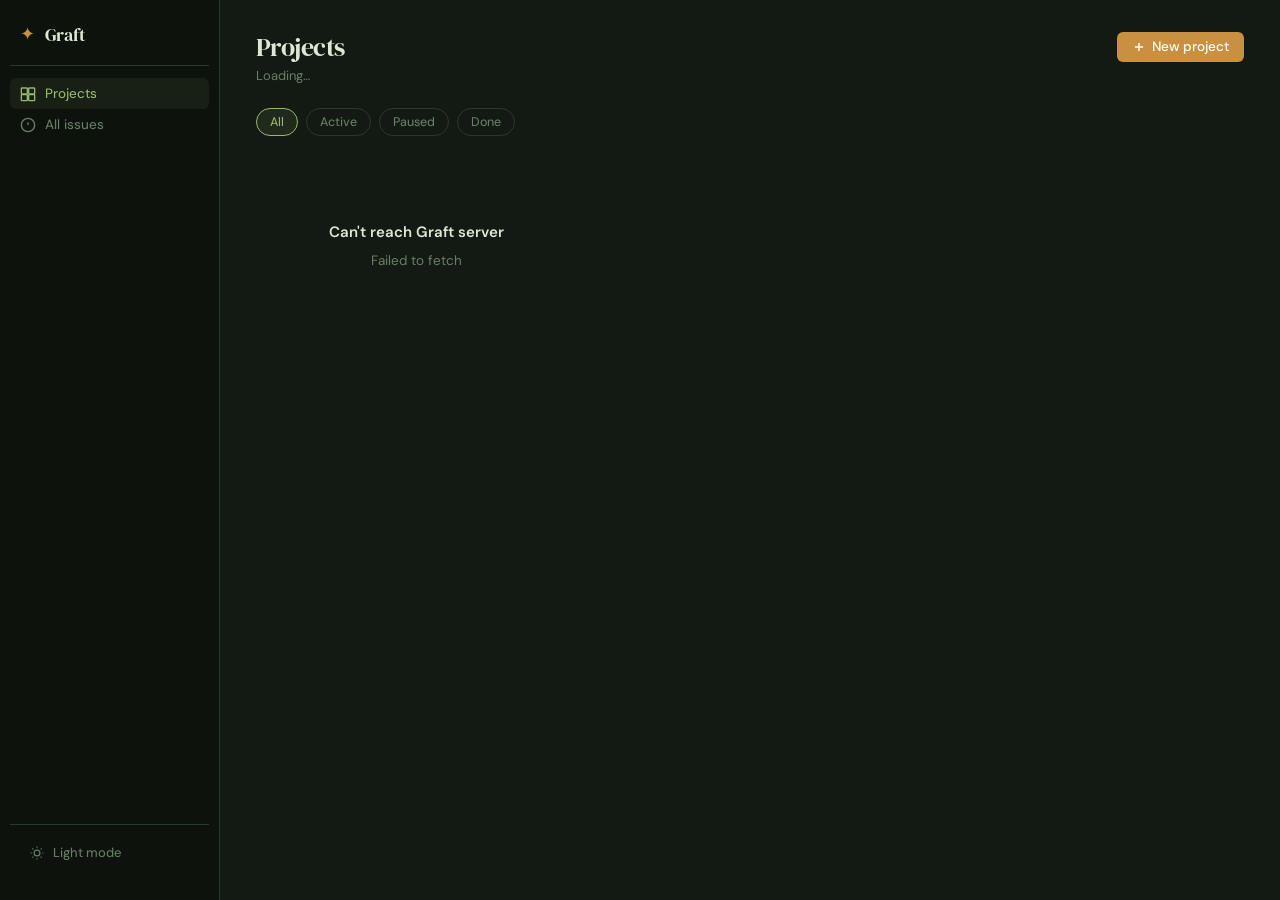
==== commit ccf637b8: "feat: drag-drop kanban, inline slideover editing, light theme, project icons" ====
--- a/web/index.html
+++ b/web/index.html
@@ -24,6 +24,9 @@
       </a>
     </div>
     <div class="nav-section nav-projects" id="sidebar-projects"></div>
+    <div class="theme-toggle">
+      <button class="theme-toggle-btn" onclick="GRAFT.toggleTheme()"></button>
+    </div>
   </nav>
 
   <main class="main">
@@ -96,6 +99,11 @@
           <input type="hidden" id="project-colour" value="#6366f1">
         </div>
       </div>
+      <div class="form-group">
+        <label class="form-label">Icon</label>
+        <div class="icon-picker" id="icon-picker"></div>
+        <input type="hidden" id="project-icon" value="">
+      </div>
       <div class="modal-footer">
         <button type="button" class="btn btn-ghost" onclick="GRAFT.closeModal('modal-new-project')">Cancel</button>
         <button type="submit" class="btn btn-primary">Save project</button>
--- a/web/style.css
+++ b/web/style.css
@@ -717,3 +717,246 @@
   .form-row { flex-direction: column; }
   .slideover { width: 100%; }
 }
+
+/* ── Light theme ─────────────────────────────────────── */
+:root.light {
+  --bg:        #f6f4f0;
+  --surface:   #ffffff;
+  --surface2:  #f0ece6;
+  --surface3:  #e8e3dc;
+  --night:     #ede8e0;
+  --ink:       #1c1a17;
+  --muted:     #7a6f5e;
+  --hairline:  #ddd8cf;
+  --sage:      #5a8a3c;
+  --amber:     #b07020;
+  --lavender:  #6b4fa8;
+  --teal:      #2e7d62;
+  --red:       #b83030;
+  --orange:    #b05a18;
+  --s-backlog:     #8a9e7a;
+  --s-todo:        #5a8a3c;
+  --s-in-progress: #b07020;
+  --s-review:      #6b4fa8;
+  --s-done:        #2e7d62;
+}
+
+:root.light .sidebar {
+  background: #2a1f0e;
+  border-right-color: #3d2e18;
+}
+:root.light .sidebar-brand { border-bottom-color: #3d2e18; }
+:root.light .nav-item { color: #a08060; }
+:root.light .nav-item:hover { color: #f5ead8; background: rgba(255,255,255,.08); }
+:root.light .nav-item.active { color: #d4a855; background: rgba(212,168,85,.12); }
+:root.light .nav-section-label { color: #6b5030; }
+
+:root.light .btn-primary { background: var(--amber); }
+:root.light .btn-primary:hover { background: #946010; }
+:root.light .filter-btn.active { background: rgba(90,138,60,.12); border-color: var(--sage); color: var(--sage); }
+:root.light .status-active  { background: rgba(90,138,60,.1); color: var(--sage); }
+:root.light .status-paused  { background: rgba(176,112,32,.1); color: var(--amber); }
+:root.light .status-done    { background: rgba(46,125,98,.1);  color: var(--teal); }
+:root.light .milestone-tag  { background: rgba(90,138,60,.1); color: var(--sage); }
+:root.light .kanban-col     { background: var(--surface2); border-color: var(--hairline); }
+:root.light .kanban-card    { background: var(--surface); border-color: var(--hairline); }
+:root.light .kanban-card:hover { border-color: #c8c0b0; }
+:root.light .issue-row      { background: var(--surface); border-color: var(--hairline); }
+:root.light .issue-row:hover { background: var(--surface2); border-color: #c8c0b0; }
+:root.light .modal          { background: var(--surface); border-color: var(--hairline); }
+:root.light .form-input     { background: var(--surface2); border-color: var(--hairline); color: var(--ink); }
+:root.light .slideover      { background: var(--surface); border-color: var(--hairline); }
+:root.light .slideover-header { background: var(--surface); border-color: var(--hairline); }
+:root.light .toast          { background: var(--night); color: var(--ink); border-color: var(--hairline); }
+:root.light .so-title       { color: var(--ink); }
+:root.light .so-title:focus { border-color: var(--sage); }
+:root.light .so-desc        { color: var(--muted); }
+:root.light .so-select,
+:root.light .so-input       { background: var(--surface2); border-color: var(--hairline); color: var(--ink); }
+:root.light .assignee-chip  { background: var(--surface2); border-color: var(--hairline); }
+:root.light .label-chip     { border-color: var(--hairline); }
+
+/* ── Theme toggle button ─────────────────────────────── */
+.theme-toggle {
+  margin-top: auto;
+  padding: 12px 10px 0;
+  border-top: 1px solid var(--hairline);
+}
+.theme-toggle-btn {
+  display: flex;
+  align-items: center;
+  gap: 9px;
+  padding: 7px 10px;
+  border-radius: var(--r-sm);
+  color: var(--muted);
+  font-size: 13px;
+  font-weight: 450;
+  transition: color .15s, background .15s;
+  width: 100%;
+  cursor: pointer;
+  border: none;
+  background: none;
+  font-family: inherit;
+}
+.theme-toggle-btn:hover { color: var(--ink); background: var(--surface2); }
+
+/* ── Drag and drop ───────────────────────────────────── */
+.kanban-card[draggable] { cursor: grab; }
+.kanban-card[draggable]:active { cursor: grabbing; }
+
+.kanban-card.drag-ghost {
+  opacity: 0.35;
+  pointer-events: none;
+}
+
+.drag-placeholder {
+  height: 52px;
+  border: 2px dashed var(--sage);
+  border-radius: var(--r-md);
+  background: rgba(150,184,110,.06);
+  margin-bottom: 8px;
+  transition: height .1s;
+}
+
+.kanban-col.drop-target {
+  background: rgba(150,184,110,.05);
+  border-color: var(--sage);
+}
+
+/* ── Slideover inline form ───────────────────────────── */
+.so-field { margin-bottom: 4px; }
+
+.so-title {
+  font-size: 18px;
+  font-weight: 600;
+  line-height: 1.4;
+  color: var(--ink);
+  padding: 6px 8px;
+  border-radius: var(--r-sm);
+  border: 1px solid transparent;
+  outline: none;
+  transition: border-color .15s, background .15s;
+  min-height: 1.4em;
+  cursor: text;
+}
+.so-title:hover { border-color: var(--hairline); background: var(--surface2); }
+.so-title:focus { border-color: var(--sage); background: var(--surface2); }
+.so-title:empty::before { content: 'Issue title'; color: var(--muted); }
+
+.so-desc {
+  font-size: 13.5px;
+  color: var(--muted);
+  line-height: 1.65;
+  padding: 6px 8px;
+  border-radius: var(--r-sm);
+  border: 1px solid transparent;
+  outline: none;
+  min-height: 60px;
+  transition: border-color .15s, background .15s;
+  cursor: text;
+  white-space: pre-wrap;
+}
+.so-desc:hover { border-color: var(--hairline); background: var(--surface2); }
+.so-desc:focus { border-color: var(--sage); background: var(--surface2); color: var(--ink); }
+.so-desc:empty::before { content: attr(placeholder); color: var(--muted); opacity: .5; pointer-events: none; }
+
+.so-meta {
+  border: 1px solid var(--hairline);
+  border-radius: var(--r-md);
+  overflow: hidden;
+  margin: 16px 0;
+}
+
+.so-meta-row {
+  display: flex;
+  align-items: center;
+  padding: 8px 14px;
+  border-bottom: 1px solid var(--hairline);
+  gap: 12px;
+}
+.so-meta-row:last-child { border-bottom: none; }
+
+.so-label {
+  font-size: 12px;
+  font-weight: 500;
+  color: var(--muted);
+  width: 82px;
+  flex-shrink: 0;
+}
+
+.so-select {
+  flex: 1;
+  background: transparent;
+  border: none;
+  color: var(--ink);
+  font-size: 13.5px;
+  font-family: inherit;
+  outline: none;
+  cursor: pointer;
+  padding: 0;
+}
+.so-select:focus { color: var(--sage); }
+
+.so-input {
+  flex: 1;
+  background: transparent;
+  border: none;
+  color: var(--ink);
+  font-size: 13.5px;
+  font-family: inherit;
+  outline: none;
+  padding: 0;
+}
+.so-input::placeholder { color: var(--muted); opacity: .5; }
+.so-input:focus { color: var(--ink); }
+
+.so-footer {
+  padding-top: 8px;
+  border-top: 1px solid var(--hairline);
+  margin-top: 8px;
+}
+
+.btn-sm { padding: 5px 10px; font-size: 12.5px; }
+
+/* ── Project icon ────────────────────────────────────── */
+.project-icon {
+  font-size: 22px;
+  line-height: 1;
+  flex-shrink: 0;
+}
+
+.nav-project-icon { font-size: 13px; line-height: 1; flex-shrink: 0; }
+
+.icon-picker {
+  display: flex;
+  flex-wrap: wrap;
+  gap: 6px;
+  margin-top: 4px;
+  max-height: 140px;
+  overflow-y: auto;
+  padding: 4px 2px;
+}
+.icon-btn-pick {
+  font-size: 20px;
+  padding: 4px 6px;
+  border-radius: var(--r-sm);
+  border: 1px solid transparent;
+  cursor: pointer;
+  background: transparent;
+  transition: background .12s, border-color .12s;
+  line-height: 1;
+}
+.icon-btn-pick:hover { background: var(--surface2); border-color: var(--hairline); }
+.icon-btn-pick.selected { background: var(--surface2); border-color: var(--sage); }
+.icon-clear {
+  font-size: 12px;
+  color: var(--muted);
+  padding: 4px 8px;
+  border-radius: var(--r-sm);
+  border: 1px solid var(--hairline);
+  cursor: pointer;
+  background: transparent;
+  align-self: flex-start;
+}
+.icon-clear:hover { color: var(--ink); border-color: var(--muted); }
+
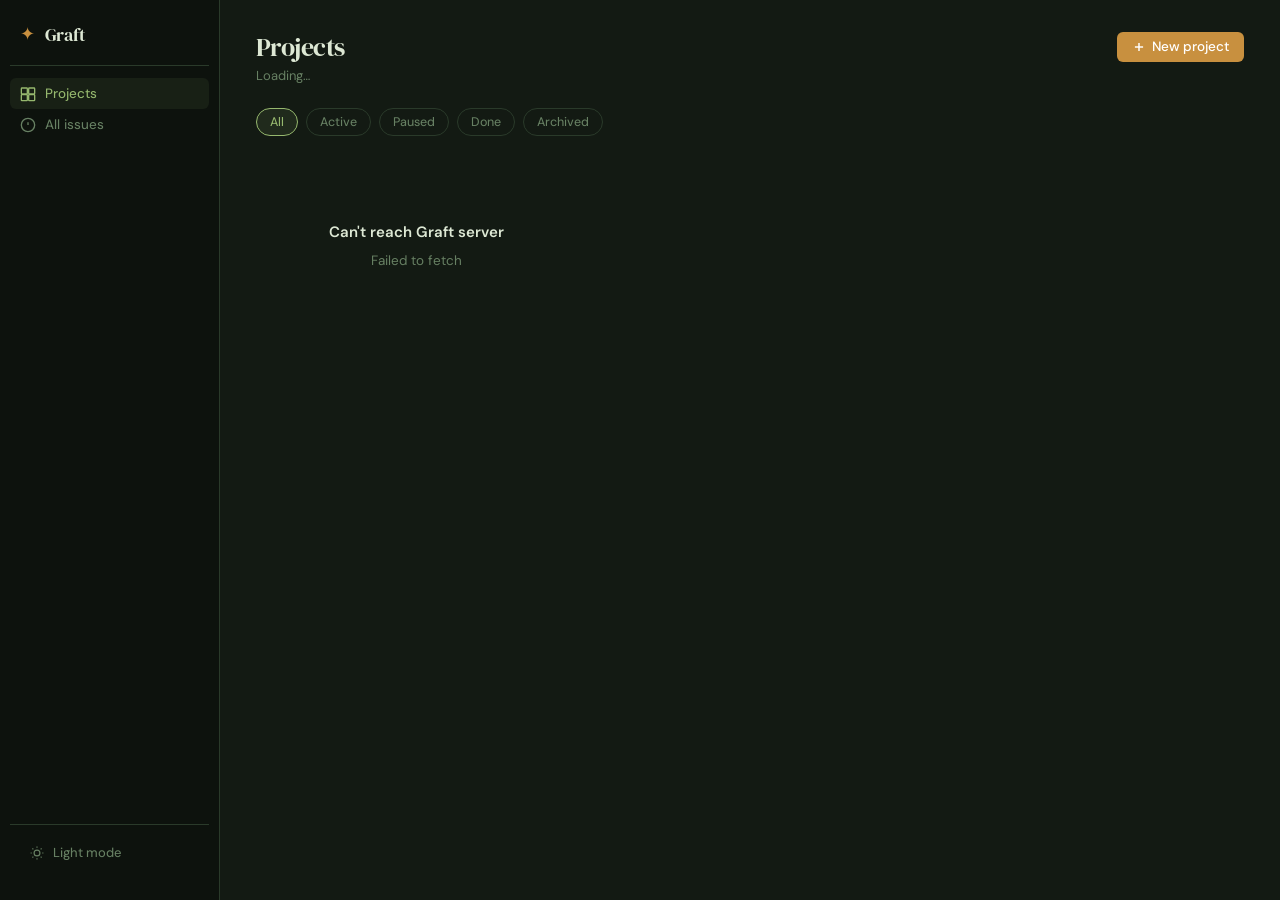
==== commit 2323877d: "feat: archive for projects and issues — web + iOS + backend" ====
--- a/web/index.html
+++ b/web/index.html
@@ -46,6 +46,7 @@
       <button class="filter-btn" data-status="active" onclick="GRAFT.filterProjects('active', this)">Active</button>
       <button class="filter-btn" data-status="paused" onclick="GRAFT.filterProjects('paused', this)">Paused</button>
       <button class="filter-btn" data-status="done" onclick="GRAFT.filterProjects('done', this)">Done</button>
+      <button class="filter-btn" data-status="archived" onclick="GRAFT.filterProjects('archived', this)">Archived</button>
     </div>
 
     <div class="projects-grid" id="projects-grid">
--- a/web/style.css
+++ b/web/style.css
@@ -670,6 +670,7 @@
 .modal-close:hover { color: var(--ink); background: var(--surface2); }
 
 .modal form { padding: 0 22px 22px; display: flex; flex-direction: column; gap: 14px; }
+.modal-body { padding: 0 22px 22px; display: flex; flex-direction: column; gap: 14px; }
 .modal-footer { display: flex; justify-content: flex-end; gap: 8px; padding-top: 4px; }
 
 /* ── Toast ──────────────────────────────────────────── */
@@ -960,3 +961,54 @@
 }
 .icon-clear:hover { color: var(--ink); border-color: var(--muted); }
 
+/* ── Slideover project section ───────────────────────── */
+.so-project-section {
+  margin-top: 20px;
+  border: 1px solid var(--hairline);
+  border-radius: var(--r-md);
+  overflow: hidden;
+}
+
+.so-project-header {
+  display: flex;
+  align-items: center;
+  justify-content: space-between;
+  padding: 10px 14px;
+  cursor: pointer;
+  user-select: none;
+  transition: background .12s;
+}
+.so-project-header:hover { background: var(--surface2); }
+
+.so-project-label {
+  font-size: 12px;
+  font-weight: 600;
+  letter-spacing: .04em;
+  text-transform: uppercase;
+  color: var(--muted);
+}
+
+.so-chevron { color: var(--muted); transition: transform .2s; flex-shrink: 0; }
+
+.so-project-body { border-top: 1px solid var(--hairline); }
+.so-project-body .so-meta { margin: 0; border: none; border-radius: 0; }
+
+.so-empty { font-size: 13px; color: var(--muted); padding: 12px 14px; }
+
+/* ── Archived states ─────────────────────────────────── */
+.project-card-archived {
+  opacity: 0.6;
+  filter: grayscale(30%);
+}
+.project-card-archived:hover {
+  opacity: 0.85;
+}
+
+.issue-row-archived {
+  opacity: 0.5;
+}
+.issue-row-archived .issue-row-title {
+  text-decoration: line-through;
+  color: var(--muted);
+}
+
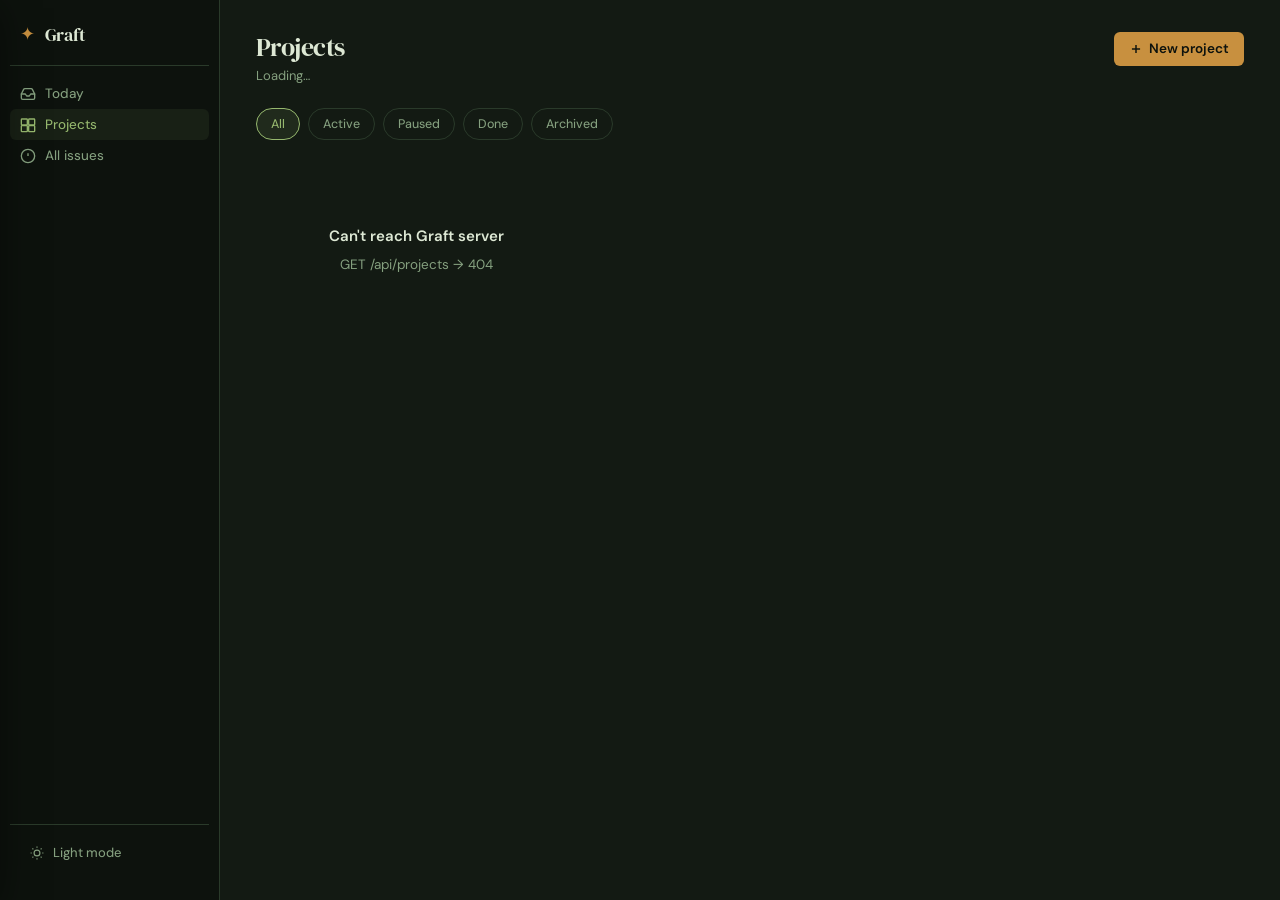
==== commit 3acc39d6: "design: usability pass across web and iOS Fixes found by reviewing both clients against the running " ====
--- a/web/index.html
+++ b/web/index.html
@@ -14,6 +14,10 @@
       <span class="brand-name">Graft</span>
     </div>
     <div class="nav-section">
+      <a href="today.html" class="nav-item" data-page="today">
+        <svg width="16" height="16" viewBox="0 0 24 24" fill="none" stroke="currentColor" stroke-width="2" stroke-linecap="round" stroke-linejoin="round"><path d="M22 12h-6l-2 3h-4l-2-3H2"/><path d="M5.45 5.11 2 12v6a2 2 0 0 0 2 2h16a2 2 0 0 0 2-2v-6l-3.45-6.89A2 2 0 0 0 16.76 4H7.24a2 2 0 0 0-1.79 1.11z"/></svg>
+        Today
+      </a>
       <a href="index.html" class="nav-item active" data-page="projects">
         <svg width="16" height="16" viewBox="0 0 24 24" fill="none" stroke="currentColor" stroke-width="2"><rect x="2" y="3" width="9" height="9" rx="1"/><rect x="13" y="3" width="9" height="9" rx="1"/><rect x="2" y="13" width="9" height="9" rx="1"/><rect x="13" y="13" width="9" height="9" rx="1"/></svg>
         Projects
--- a/web/style.css
+++ b/web/style.css
@@ -11,22 +11,26 @@
   --surface3:  #283428;   /* hover state */
   --night:     #0d120d;   /* pure night */
   --ink:       #dde8d4;   /* warm parchment */
-  --muted:     #678063;   /* sage grey */
+  --muted:     #85a07f;   /* sage grey — 5.6:1 on surface */
+  --faint:     #7d977a;   /* placeholders, hints — 4.6:1 on surface2 */
+  --dim:       #5f7a5c;   /* section labels on night — 4.0:1 */
   --hairline:  #2a3a2a;   /* dark border */
 
   /* ── Accents ──────────────────────────────────────── */
   --sage:      #96b86e;   /* growth green — links, active */
   --amber:     #c8903f;   /* warm amber — CTA, in-progress */
-  --lavender:  #9b7fc9;   /* review */
+  --lavender:  #a78ad2;   /* review */
   --teal:      #5eaa8e;   /* done */
-  --red:       #b85555;   /* urgent */
+  --red:       #b85555;   /* urgent — bars and fills */
+  --red-text:  #cc7f7f;   /* urgent — text on dark, 4.8:1 */
   --orange:    #c47a35;   /* high priority */
+  --on-accent: #0d120d;   /* label on amber — 6.8:1 (white is 2.8:1) */
 
   /* ── Status colours ───────────────────────────────── */
-  --s-backlog:     #4a5a49;
+  --s-backlog:     #8a9e88;
   --s-todo:        #96b86e;
   --s-in-progress: #c8903f;
-  --s-review:      #9b7fc9;
+  --s-review:      #a78ad2;
   --s-done:        #5eaa8e;
 
   /* ── Typography ───────────────────────────────────── */
@@ -124,7 +128,7 @@
   font-weight: 600;
   letter-spacing: .07em;
   text-transform: uppercase;
-  color: #3d5040;
+  color: var(--dim);
   padding: 14px 10px 5px;
 }
 
@@ -183,6 +187,7 @@
   display: inline-flex;
   align-items: center;
   gap: 6px;
+  min-height: 34px;
   padding: 8px 15px;
   border-radius: var(--r-sm);
   font-weight: 500;
@@ -194,7 +199,8 @@
 
 .btn-primary {
   background: var(--amber);
-  color: #fff;
+  color: var(--on-accent);
+  font-weight: 600;
 }
 .btn-primary:hover { background: #b8802f; }
 
@@ -205,7 +211,7 @@
 }
 .btn-ghost:hover { border-color: var(--muted); color: var(--ink); }
 
-.btn-danger { color: var(--red) !important; border-color: var(--red) !important; }
+.btn-danger { color: var(--red-text) !important; border-color: var(--red) !important; }
 .btn-danger:hover { background: rgba(184,85,85,.08) !important; }
 
 /* ── Filter bar ────────────────────────────────────── */
@@ -218,7 +224,8 @@
 }
 
 .filter-btn {
-  padding: 5px 13px;
+  min-height: 32px;
+  padding: 6px 14px;
   border-radius: 100px;
   border: 1px solid var(--hairline);
   background: transparent;
@@ -265,7 +272,8 @@
   display: flex;
   align-items: center;
   gap: 6px;
-  padding: 5px 12px;
+  min-height: 30px;
+  padding: 6px 13px;
   border-radius: calc(var(--r-sm) - 2px);
   color: var(--muted);
   font-size: 13px;
@@ -418,7 +426,7 @@
 .kanban-card[data-priority="urgent"]::before  { background: var(--red); }
 .kanban-card[data-priority="high"]::before    { background: var(--orange); }
 .kanban-card[data-priority="normal"]::before  { background: var(--hairline); }
-.kanban-card[data-priority="low"]::before     { background: #2a3a2a; }
+.kanban-card[data-priority="low"]::before     { background: #4a5a49; }
 
 .priority-dot {
   width: 6px; height: 6px; border-radius: 50%; flex-shrink: 0;
@@ -426,7 +434,7 @@
 .priority-urgent { background: var(--red); }
 .priority-high   { background: var(--orange); }
 .priority-normal { background: var(--muted); opacity: .5; }
-.priority-low    { background: #2a3a2a; }
+.priority-low    { background: #4a5a49; }
 
 .milestone-tag {
   display: inline-flex; align-items: center; gap: 3px;
@@ -590,14 +598,19 @@
 .milestone-row-name { flex: 1; font-weight: 500; font-size: 13.5px; color: var(--ink); }
 .milestone-row-due { font-size: 12px; color: var(--muted); }
 .milestone-row-actions { display: flex; gap: 4px; }
-.icon-btn { padding: 4px; border-radius: 4px; color: var(--muted); transition: color .1s, background .1s; }
+.icon-btn {
+  width: 32px; height: 32px;
+  display: inline-flex; align-items: center; justify-content: center;
+  border-radius: 6px; color: var(--muted);
+  transition: color .1s, background .1s;
+}
 .icon-btn:hover { color: var(--ink); background: var(--surface3); }
 .milestone-form { border-top: 1px solid var(--hairline); padding-top: 18px; margin-top: 4px; }
 
 /* ── Forms ─────────────────────────────────────────── */
 .form-group { display: flex; flex-direction: column; gap: 5px; }
 .form-label { font-size: 12px; font-weight: 500; color: var(--muted); letter-spacing: .02em; }
-.form-hint { font-weight: 400; color: #3d5040; }
+.form-hint { font-weight: 400; color: var(--faint); }
 .form-row { display: flex; gap: 12px; }
 .form-row .form-group { flex: 1; }
 
@@ -612,7 +625,7 @@
   width: 100%;
 }
 .form-input:focus { border-color: var(--sage); }
-.form-input::placeholder { color: #3d5040; }
+.form-input::placeholder { color: var(--faint); }
 option { background: var(--surface); }
 .form-textarea { min-height: 80px; resize: vertical; }
 
@@ -708,16 +721,544 @@
 .empty-state-icon { font-size: 32px; opacity: .4; margin-bottom: 4px; }
 .empty-state-title { font-weight: 600; color: var(--ink); font-size: 15px; }
 
-/* ── Responsive ─────────────────────────────────────── */
-@media (max-width: 768px) {
-  .sidebar { display: none; }
-  .main { padding: 20px 16px 48px; }
-  .kanban-board { flex-direction: column; }
-  .kanban-col { width: 100%; }
-  .projects-grid { grid-template-columns: 1fr; }
-  .form-row { flex-direction: column; }
-  .slideover { width: 100%; }
-}
+/* ── Mobile chrome: top bar, drawer, tab bar ────────── */
+.mobile-topbar {
+  display: none;
+  position: sticky;
+  top: 0;
+  z-index: 60;
+  align-items: center;
+  gap: 6px;
+  padding: 8px 8px;
+  background: var(--night);
+  border-bottom: 1px solid var(--hairline);
+}
+.mobile-topbar .brand-name { font-size: 17px; }
+.topbar-title {
+  flex: 1;
+  font-family: var(--font-serif);
+  font-size: 18px;
+  color: var(--ink);
+  min-width: 0;
+  overflow: hidden;
+  text-overflow: ellipsis;
+  white-space: nowrap;
+}
+.topbar-btn {
+  width: 44px; height: 44px;
+  flex-shrink: 0;
+  display: inline-flex; align-items: center; justify-content: center;
+  border-radius: var(--r-sm);
+  color: var(--muted);
+  background: none; border: none;
+}
+.topbar-btn:hover { color: var(--ink); background: var(--surface2); }
+
+.drawer-scrim {
+  position: fixed; inset: 0;
+  background: rgba(0,0,0,.5);
+  z-index: 120;
+  opacity: 0;
+  pointer-events: none;
+  transition: opacity .2s;
+}
+.drawer-scrim.open { opacity: 1; pointer-events: auto; }
+
+.drawer {
+  position: fixed;
+  top: 0; bottom: 0; left: 0;
+  width: min(300px, 84vw);
+  background: var(--night);
+  border-right: 1px solid var(--hairline);
+  z-index: 121;
+  display: flex;
+  flex-direction: column;
+  padding: 0 12px 20px;
+  overflow-y: auto;
+  transform: translateX(-102%);
+  transition: transform .22s cubic-bezier(.2,.8,.3,1);
+  box-shadow: var(--shadow-lg);
+}
+.drawer.open { transform: translateX(0); }
+.drawer .nav-item { min-height: 46px; font-size: 15px; gap: 12px; padding: 0 12px; }
+.drawer .nav-section-label { font-size: 11px; padding: 20px 12px 8px; }
+.drawer .theme-toggle-btn { min-height: 46px; font-size: 15px; gap: 12px; }
+
+.tabbar {
+  display: none;
+  position: fixed;
+  bottom: 0; left: 0; right: 0;
+  z-index: 60;
+  background: var(--night);
+  border-top: 1px solid var(--hairline);
+  padding: 6px 0 max(10px, env(safe-area-inset-bottom));
+}
+.tab-item {
+  flex: 1;
+  display: flex;
+  flex-direction: column;
+  align-items: center;
+  gap: 3px;
+  padding: 4px 0;
+  min-height: 48px;
+  color: var(--muted);
+  font-size: 11px;
+  font-weight: 500;
+}
+.tab-item.active { color: var(--sage); }
+.tab-item svg { flex-shrink: 0; }
+
+.fab {
+  position: fixed;
+  right: 18px;
+  bottom: calc(72px + max(10px, env(safe-area-inset-bottom)));
+  width: 56px; height: 56px;
+  border-radius: 50%;
+  background: var(--amber);
+  color: var(--on-accent);
+  display: none;
+  align-items: center;
+  justify-content: center;
+  box-shadow: 0 8px 24px rgba(0,0,0,.45);
+  z-index: 59;
+  border: none;
+}
+@media (max-width: 768px) { .fab { display: flex; } }
+
+/* ── Focus visibility (keyboard users) ──────────────── */
+:focus-visible {
+  outline: 2px solid var(--sage);
+  outline-offset: 2px;
+  border-radius: 4px;
+}
+.sr-only {
+  position: absolute; width: 1px; height: 1px;
+  padding: 0; margin: -1px; overflow: hidden;
+  clip: rect(0,0,0,0); white-space: nowrap; border: 0;
+}
+.skip-link {
+  position: absolute; left: -9999px; top: 8px; z-index: 300;
+  background: var(--surface2); color: var(--ink);
+  padding: 10px 16px; border-radius: var(--r-sm);
+  border: 1px solid var(--sage);
+}
+.skip-link:focus { left: 8px; }
+
+/* ── Filter chips ───────────────────────────────────── */
+.chip-bar {
+  display: flex;
+  align-items: center;
+  gap: 8px;
+  flex-wrap: wrap;
+  margin-bottom: 10px;
+}
+.chip {
+  display: inline-flex;
+  align-items: center;
+  gap: 7px;
+  min-height: 32px;
+  padding: 4px 6px 4px 12px;
+  border-radius: 100px;
+  border: 1px solid var(--sage);
+  background: rgba(150,184,110,.1);
+  color: var(--sage);
+  font-size: 12.5px;
+  font-weight: 500;
+}
+.chip-key { color: var(--faint); font-weight: 450; }
+.chip-val { font-weight: 600; }
+.chip-x {
+  width: 22px; height: 22px;
+  border-radius: 50%;
+  display: inline-flex; align-items: center; justify-content: center;
+  background: rgba(150,184,110,.16);
+  color: inherit; border: none;
+}
+.chip-x:hover { background: rgba(150,184,110,.3); }
+.chip-add {
+  display: inline-flex;
+  align-items: center;
+  gap: 6px;
+  min-height: 32px;
+  padding: 4px 14px;
+  border-radius: 100px;
+  border: 1px dashed #3f5540;
+  background: transparent;
+  color: var(--muted);
+  font-size: 12.5px;
+  font-weight: 500;
+}
+.chip-add:hover { border-color: var(--sage); color: var(--sage); }
+.chip-clear {
+  min-height: 32px;
+  padding: 4px 10px;
+  background: none; border: none;
+  color: var(--muted);
+  font-size: 12.5px;
+  border-radius: var(--r-sm);
+}
+.chip-clear:hover { color: var(--ink); background: var(--surface2); }
+.result-count { font-size: 13px; color: var(--muted); }
+.result-count strong { color: var(--ink); font-weight: 600; }
+
+/* Filter popover */
+.popover {
+  position: absolute;
+  z-index: 150;
+  min-width: 220px;
+  max-height: 320px;
+  overflow-y: auto;
+  background: var(--surface);
+  border: 1px solid var(--hairline);
+  border-radius: var(--r-md);
+  box-shadow: var(--shadow-lg);
+  padding: 6px;
+}
+.popover-label {
+  font-size: 10.5px; font-weight: 600; letter-spacing: .07em;
+  text-transform: uppercase; color: var(--dim);
+  padding: 8px 10px 5px;
+}
+.popover-item {
+  display: flex; align-items: center; gap: 9px;
+  width: 100%;
+  min-height: 36px;
+  padding: 7px 10px;
+  border-radius: var(--r-sm);
+  color: var(--ink);
+  font-size: 13.5px;
+  text-align: left;
+  background: none; border: none;
+}
+.popover-item:hover { background: var(--surface2); }
+.popover-item[aria-checked="true"] { color: var(--sage); }
+.popover-check { margin-left: auto; opacity: 0; }
+.popover-item[aria-checked="true"] .popover-check { opacity: 1; }
+
+/* ── Inline status control ──────────────────────────── */
+.status-btn {
+  width: 28px; height: 28px;
+  flex-shrink: 0;
+  display: inline-flex; align-items: center; justify-content: center;
+  border-radius: 50%;
+  background: none; border: none;
+  padding: 0;
+}
+.status-btn:hover { background: var(--surface3); }
+
+/* ── Row quick actions & selection ──────────────────── */
+.issue-row-actions { display: none; gap: 4px; flex-shrink: 0; }
+.issue-row:hover .issue-row-actions,
+.issue-row:focus-within .issue-row-actions { display: flex; }
+/* Drawn rather than the browser's default, so it belongs to the palette */
+.row-check {
+  appearance: none;
+  -webkit-appearance: none;
+  width: 17px; height: 17px;
+  flex-shrink: 0;
+  margin: 0;
+  cursor: pointer;
+  display: inline-grid;
+  place-content: center;
+  border: 1.5px solid var(--faint);
+  border-radius: 5px;
+  background: transparent;
+  opacity: 0;
+  transition: opacity .12s, background .12s, border-color .12s;
+}
+.row-check::before {
+  content: '';
+  width: 11px; height: 11px;
+  background: var(--night);
+  transform: scale(0);
+  transition: transform .12s cubic-bezier(.2,.9,.3,1.4);
+  clip-path: polygon(14% 46%, 0 62%, 40% 100%, 100% 22%, 84% 6%, 39% 68%);
+}
+.row-check:hover { border-color: var(--sage); }
+.row-check:checked {
+  background: var(--sage);
+  border-color: var(--sage);
+  opacity: 1;
+}
+.row-check:checked::before { transform: scale(1); }
+.issue-row:hover .row-check,
+.issue-row:focus-within .row-check { opacity: 1; }
+/* No hover on touch, so the checkbox has to stay put */
+@media (hover: none) { .row-check { opacity: 1; } }
+.issue-row.selected { border-color: var(--sage); background: rgba(150,184,110,.06); }
+
+.bulk-bar {
+  position: fixed;
+  left: 50%;
+  transform: translateX(-50%);
+  bottom: 26px;
+  z-index: 90;
+  display: flex;
+  align-items: center;
+  gap: 10px;
+  background: var(--surface2);
+  border: 1px solid #3a4e3a;
+  border-radius: var(--r-md);
+  padding: 9px 12px 9px 16px;
+  box-shadow: var(--shadow-lg);
+  flex-wrap: wrap;
+}
+.bulk-count { font-size: 13px; font-weight: 600; color: var(--ink); }
+.bulk-sep { width: 1px; height: 20px; background: var(--hairline); }
+
+/* ── Progress bar ───────────────────────────────────── */
+.progress {
+  height: 5px;
+  border-radius: 100px;
+  background: var(--surface2);
+  overflow: hidden;
+  display: flex;
+  flex: 1;
+  min-width: 60px;
+}
+.progress-done { background: var(--teal); }
+.progress-doing { background: var(--amber); }
+.progress-row { display: flex; align-items: center; gap: 10px; }
+.progress-label { font-size: 11.5px; color: var(--muted); white-space: nowrap; }
+
+/* ── Switch ─────────────────────────────────────────── */
+.switch-btn {
+  display: inline-flex;
+  align-items: center;
+  gap: 8px;
+  min-height: 32px;
+  padding: 4px 13px;
+  border-radius: var(--r-sm);
+  border: 1px solid var(--hairline);
+  background: transparent;
+  color: var(--muted);
+  font-size: 12.5px;
+  font-weight: 500;
+}
+.switch-track {
+  width: 28px; height: 16px;
+  border-radius: 100px;
+  background: var(--surface2);
+  border: 1px solid var(--hairline);
+  display: inline-flex;
+  align-items: center;
+  padding: 0 2px;
+  transition: background .15s;
+}
+.switch-knob {
+  width: 11px; height: 11px;
+  border-radius: 50%;
+  background: var(--dim);
+  transition: transform .15s, background .15s;
+}
+.switch-btn[aria-pressed="true"] { color: var(--sage); border-color: var(--sage); }
+.switch-btn[aria-pressed="true"] .switch-track { background: rgba(150,184,110,.25); border-color: var(--sage); }
+.switch-btn[aria-pressed="true"] .switch-knob { transform: translateX(11px); background: var(--sage); }
+
+/* ── Section headers (Today) ────────────────────────── */
+.section-head {
+  display: flex;
+  align-items: center;
+  gap: 10px;
+  margin-bottom: 12px;
+}
+.section-title {
+  font-size: 12px;
+  font-weight: 600;
+  text-transform: uppercase;
+  letter-spacing: .06em;
+  color: var(--muted);
+}
+.section-count {
+  font-size: 11.5px;
+  color: var(--muted);
+  background: var(--surface2);
+  border: 1px solid var(--hairline);
+  border-radius: 100px;
+  padding: 1px 7px;
+}
+.section-rule { flex: 1; height: 1px; background: var(--hairline); }
+.section { margin-bottom: 30px; }
+
+.due-flag { font-size: 11.5px; color: var(--red-text); white-space: nowrap; }
+.age-flag { font-size: 11.5px; color: var(--muted); white-space: nowrap; }
+
+.priority-badge {
+  display: inline-flex;
+  align-items: center;
+  gap: 5px;
+  font-size: 11.5px;
+  font-weight: 500;
+  border-radius: 100px;
+  padding: 3px 9px;
+  white-space: nowrap;
+}
+.priority-badge.urgent { color: var(--red-text); background: rgba(184,85,85,.14); }
+.priority-badge.high   { color: var(--orange);   background: rgba(196,122,53,.14); }
+.priority-badge.normal { color: var(--muted); }
+.priority-badge.low    { color: var(--muted); }
+
+/* ── Undo toast ─────────────────────────────────────── */
+.undo-toast {
+  position: fixed;
+  bottom: 28px; left: 50%;
+  transform: translateX(-50%) translateY(6px);
+  z-index: 998;
+  display: flex;
+  align-items: center;
+  gap: 12px;
+  background: var(--surface2);
+  border: 1px solid #3a4e3a;
+  color: var(--ink);
+  padding: 11px 12px 11px 16px;
+  border-radius: var(--r-md);
+  font-size: 13.5px;
+  box-shadow: var(--shadow-lg);
+  opacity: 0;
+  pointer-events: none;
+  transition: opacity .2s, transform .2s;
+  max-width: calc(100vw - 32px);
+}
+.undo-toast.show { opacity: 1; transform: translateX(-50%) translateY(0); pointer-events: auto; }
+.undo-btn {
+  background: none; border: none;
+  color: var(--sage);
+  font-weight: 600;
+  font-size: 13.5px;
+  padding: 6px 10px;
+  border-radius: var(--r-sm);
+  flex-shrink: 0;
+}
+.undo-btn:hover { background: rgba(150,184,110,.12); }
+@media (max-width: 768px) { .undo-toast { bottom: 88px; left: 16px; right: 16px; transform: translateY(6px); max-width: none; } .undo-toast.show { transform: translateY(0); } }
+
+/* ── Confirm dialog ─────────────────────────────────── */
+.confirm-text { font-size: 13.5px; color: var(--ink); line-height: 1.6; }
+.confirm-detail { font-size: 12.5px; color: var(--muted); line-height: 1.6; margin-top: 8px; }
+.confirm-strong { color: var(--ink); font-weight: 600; }
+
+/* ── Keyboard shortcut hint ─────────────────────────── */
+.kbd {
+  font-family: 'SF Mono', ui-monospace, monospace;
+  font-size: 11px;
+  color: var(--dim);
+  border: 1px solid var(--hairline);
+  border-radius: 4px;
+  padding: 1px 5px;
+  margin-left: auto;
+}
+.search-trigger {
+  display: inline-flex;
+  align-items: center;
+  gap: 8px;
+  min-height: 34px;
+  padding: 0 12px;
+  border-radius: var(--r-sm);
+  border: 1px solid var(--hairline);
+  background: var(--surface);
+  color: var(--muted);
+  font-size: 13px;
+  min-width: 200px;
+}
+.search-trigger:hover { border-color: var(--muted); }
+
+/* Command palette */
+.palette {
+  position: fixed;
+  top: 12vh; left: 50%;
+  transform: translateX(-50%);
+  width: min(560px, calc(100vw - 32px));
+  background: var(--surface);
+  border: 1px solid var(--hairline);
+  border-radius: var(--r-lg);
+  box-shadow: var(--shadow-lg);
+  z-index: 210;
+  overflow: hidden;
+}
+.palette-input {
+  width: 100%;
+  padding: 16px 18px;
+  background: transparent;
+  border: none;
+  border-bottom: 1px solid var(--hairline);
+  color: var(--ink);
+  font-size: 15px;
+  outline: none;
+}
+.palette-input::placeholder { color: var(--faint); }
+.palette-results { max-height: 50vh; overflow-y: auto; padding: 6px; }
+.palette-item {
+  display: flex;
+  align-items: center;
+  gap: 10px;
+  width: 100%;
+  padding: 10px 12px;
+  border-radius: var(--r-sm);
+  color: var(--ink);
+  font-size: 13.5px;
+  text-align: left;
+  background: none;
+  border: none;
+}
+.palette-item:hover, .palette-item.active { background: var(--surface2); }
+.palette-item-sub { font-size: 12px; color: var(--muted); margin-left: auto; }
+.palette-empty { padding: 24px; text-align: center; color: var(--muted); font-size: 13px; }
+
+/* ── Today page ─────────────────────────────────────── */
+.today-row {
+  display: flex;
+  align-items: center;
+  gap: 12px;
+  padding: 12px 14px;
+  background: var(--surface);
+  border: 1px solid var(--hairline);
+  border-radius: var(--r-sm);
+  cursor: pointer;
+  position: relative;
+  overflow: hidden;
+  transition: background .1s, border-color .1s;
+}
+.today-row:hover { background: var(--surface2); border-color: #3a4e3a; }
+.today-row::before {
+  content: '';
+  position: absolute;
+  left: 0; top: 0; bottom: 0;
+  width: 3px;
+}
+.today-row[data-priority="urgent"]::before { background: var(--red); }
+.today-row[data-priority="high"]::before   { background: var(--orange); }
+.today-row-title { flex: 1; font-size: 13.5px; font-weight: 500; color: var(--ink); min-width: 0; }
+.today-project { font-size: 11.5px; color: var(--muted); display: inline-flex; align-items: center; gap: 5px; white-space: nowrap; }
+
+.avatar {
+  width: 24px; height: 24px;
+  border-radius: 50%;
+  background: var(--surface3);
+  border: 1px solid var(--hairline);
+  color: var(--muted);
+  font-size: 10px;
+  font-weight: 600;
+  display: inline-flex;
+  align-items: center;
+  justify-content: center;
+  flex-shrink: 0;
+  text-transform: uppercase;
+}
+.avatar-none { border-style: dashed; color: var(--dim); }
+
+/* Light-theme corrections for the new components */
+:root.light .chip-add { border-color: #c8c0b0; }
+:root.light .switch-knob { background: #a89c88; }
+:root.light .drawer, :root.light .mobile-topbar, :root.light .tabbar { background: #2a1f0e; border-color: #3d2e18; }
+:root.light .drawer .nav-item, :root.light .tab-item, :root.light .topbar-btn { color: #c4a582; }
+:root.light .tab-item.active { color: #d4a855; }
+:root.light .topbar-title, :root.light .drawer .brand-name { color: #f5ead8; }
+:root.light .drawer .nav-section-label { color: #a08a68; }
+:root.light .undo-toast, :root.light .bulk-bar, :root.light .popover, :root.light .palette { background: var(--surface); border-color: var(--hairline); }
+:root.light .priority-badge.urgent { color: var(--red-text); background: rgba(184,48,48,.1); }
+:root.light .priority-badge.high { color: var(--orange); background: rgba(176,90,24,.1); }
+:root.light .fab { color: #fff; background: #8f5a12; }
+
 
 /* ── Light theme ─────────────────────────────────────── */
 :root.light {
@@ -727,17 +1268,21 @@
   --surface3:  #e8e3dc;
   --night:     #ede8e0;
   --ink:       #1c1a17;
-  --muted:     #7a6f5e;
+  --muted:     #6b6152;
+  --faint:     #6b6152;
+  --dim:       #a08a68;
   --hairline:  #ddd8cf;
-  --sage:      #5a8a3c;
-  --amber:     #b07020;
+  --sage:      #4f7a34;
+  --amber:     #96601a;
   --lavender:  #6b4fa8;
   --teal:      #2e7d62;
   --red:       #b83030;
+  --red-text:  #a82b2b;
   --orange:    #b05a18;
-  --s-backlog:     #8a9e7a;
-  --s-todo:        #5a8a3c;
-  --s-in-progress: #b07020;
+  --on-accent: #ffffff;
+  --s-backlog:     #5b6f47;
+  --s-todo:        #4f7a34;
+  --s-in-progress: #96601a;
   --s-review:      #6b4fa8;
   --s-done:        #2e7d62;
 }
@@ -747,18 +1292,18 @@
   border-right-color: #3d2e18;
 }
 :root.light .sidebar-brand { border-bottom-color: #3d2e18; }
-:root.light .nav-item { color: #a08060; }
+:root.light .nav-item { color: #c4a582; }
 :root.light .nav-item:hover { color: #f5ead8; background: rgba(255,255,255,.08); }
 :root.light .nav-item.active { color: #d4a855; background: rgba(212,168,85,.12); }
-:root.light .nav-section-label { color: #6b5030; }
-
-:root.light .btn-primary { background: var(--amber); }
-:root.light .btn-primary:hover { background: #946010; }
-:root.light .filter-btn.active { background: rgba(90,138,60,.12); border-color: var(--sage); color: var(--sage); }
-:root.light .status-active  { background: rgba(90,138,60,.1); color: var(--sage); }
+:root.light .nav-section-label { color: #a08a68; }
+
+:root.light .btn-primary { background: #8f5a12; color: #fff; }
+:root.light .btn-primary:hover { background: #7a4c0d; }
+:root.light .filter-btn.active { background: rgba(79,122,52,.12); border-color: var(--sage); color: var(--sage); }
+:root.light .status-active  { background: rgba(79,122,52,.12); color: var(--sage); }
 :root.light .status-paused  { background: rgba(176,112,32,.1); color: var(--amber); }
 :root.light .status-done    { background: rgba(46,125,98,.1);  color: var(--teal); }
-:root.light .milestone-tag  { background: rgba(90,138,60,.1); color: var(--sage); }
+:root.light .milestone-tag  { background: rgba(79,122,52,.12); color: var(--sage); }
 :root.light .kanban-col     { background: var(--surface2); border-color: var(--hairline); }
 :root.light .kanban-card    { background: var(--surface); border-color: var(--hairline); }
 :root.light .kanban-card:hover { border-color: #c8c0b0; }
@@ -1012,3 +1557,40 @@
   color: var(--muted);
 }
 
+/* ── Responsive ─────────────────────────────────────── */
+@media (max-width: 768px) {
+  .sidebar { display: none; }
+  .main { padding: 12px 16px 96px; }
+  .kanban-board { flex-direction: column; }
+  .kanban-col { width: 100%; }
+  .projects-grid { grid-template-columns: 1fr; }
+  .form-row { flex-direction: column; }
+  .slideover { width: 100%; }
+
+  /* Mobile chrome comes in, desktop header steps back */
+  .mobile-topbar { display: flex; margin: -12px -16px 12px; }
+  .tabbar { display: flex; }
+  .page-header { display: none; }
+  .page-header.page-header-mobile { display: flex; }
+
+  /* Touch targets */
+  .filter-btn { min-height: 44px; padding: 10px 16px; font-size: 13.5px; }
+  .btn { min-height: 44px; }
+  .icon-btn { width: 44px; height: 44px; }
+  .view-btn { min-height: 40px; }
+  .filter-select, .search-input { height: 44px; }
+  .form-input { padding: 12px; }
+  .issue-row { padding: 14px; gap: 10px; }
+  .status-btn { width: 44px; height: 44px; }
+  .modal { max-height: 92vh; }
+  .colour-swatch { width: 32px; height: 32px; }
+  .icon-btn-pick { font-size: 24px; padding: 8px 10px; }
+
+  /* The desktop issue row is a table; on a phone it stacks */
+  .issue-row { flex-wrap: wrap; }
+  .issue-row-title { flex-basis: 100%; order: 2; font-size: 15px; }
+  .issue-row-status { order: 1; }
+  .issue-row-meta { order: 3; flex-basis: 100%; justify-content: flex-start; margin-left: 26px; }
+  .issue-row-actions { display: none !important; }
+  .bulk-bar { left: 16px; right: 16px; transform: none; bottom: 88px; }
+}
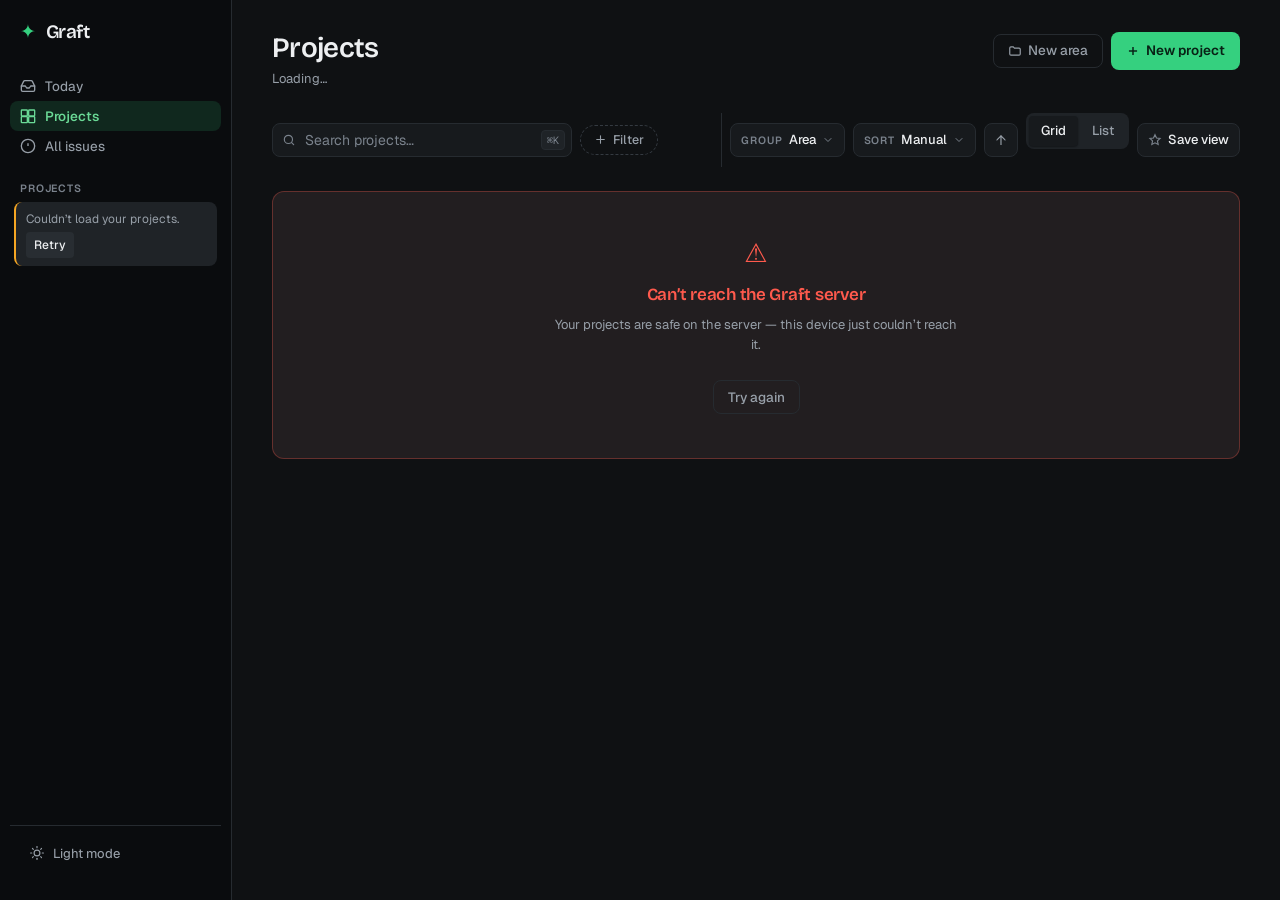
==== commit 0fef856a: "Redesign: Porcelain / One Green, project organisation, and a states pass Replaces the "Botanical Nig" ====
--- a/web/index.html
+++ b/web/index.html
@@ -39,21 +39,23 @@
         <h1 class="page-title">Projects</h1>
         <p class="page-subtitle" id="projects-subtitle">Loading…</p>
       </div>
-      <button class="btn btn-primary" onclick="GRAFT.openNewProject()">
-        <svg width="14" height="14" viewBox="0 0 24 24" fill="none" stroke="currentColor" stroke-width="2.5"><line x1="12" y1="5" x2="12" y2="19"/><line x1="5" y1="12" x2="19" y2="12"/></svg>
-        New project
-      </button>
+      <div class="header-actions">
+        <button class="btn btn-ghost" onclick="GRAFT.createArea()">
+          <svg width="14" height="14" viewBox="0 0 24 24" fill="none" stroke="currentColor" stroke-width="2"><path d="M3 7a2 2 0 0 1 2-2h4l2 2h8a2 2 0 0 1 2 2v8a2 2 0 0 1-2 2H5a2 2 0 0 1-2-2z"/></svg>
+          New area
+        </button>
+        <button class="btn btn-primary" onclick="GRAFT.openNewProject()">
+          <svg width="14" height="14" viewBox="0 0 24 24" fill="none" stroke="currentColor" stroke-width="2.5"><line x1="12" y1="5" x2="12" y2="19"/><line x1="5" y1="12" x2="19" y2="12"/></svg>
+          New project
+        </button>
+      </div>
     </header>
 
-    <div class="filter-bar">
-      <button class="filter-btn active" data-status="all" onclick="GRAFT.filterProjects('all', this)">All</button>
-      <button class="filter-btn" data-status="active" onclick="GRAFT.filterProjects('active', this)">Active</button>
-      <button class="filter-btn" data-status="paused" onclick="GRAFT.filterProjects('paused', this)">Paused</button>
-      <button class="filter-btn" data-status="done" onclick="GRAFT.filterProjects('done', this)">Done</button>
-      <button class="filter-btn" data-status="archived" onclick="GRAFT.filterProjects('archived', this)">Archived</button>
-    </div>
+    <!-- Search, filter, group, sort, view and save-view — the same component
+         on every list surface. Populated by app.js on load. -->
+    <div class="org-bar" id="org-bar"></div>
 
-    <div class="projects-grid" id="projects-grid">
+    <div id="projects-grid">
       <div class="loading-state">Loading projects…</div>
     </div>
   </main>
@@ -105,6 +107,12 @@
         </div>
       </div>
       <div class="form-group">
+        <label class="form-label" for="project-area">Area</label>
+        <select class="form-input" id="project-area">
+          <option value="">No area</option>
+        </select>
+      </div>
+      <div class="form-group">
         <label class="form-label">Icon</label>
         <div class="icon-picker" id="icon-picker"></div>
         <input type="hidden" id="project-icon" value="">
@@ -117,7 +125,7 @@
   </div>
 </div>
 
-<div class="toast" id="toast"></div>
+<div class="toast" id="toast" role="status" aria-live="polite" aria-atomic="true"></div>
 <script src="app.js"></script>
 <script>GRAFT.init();</script>
 </body>
--- a/web/style.css
+++ b/web/style.css
@@ -1,77 +1,160 @@
-/* ── Graft — Botanical Night ────────────────────────────────────── */
-@import url('https://fonts.googleapis.com/css2?family=DM+Sans:ital,opsz,wght@0,9..40,300;0,9..40,400;0,9..40,500;0,9..40,600;0,9..40,700;1,9..40,400&family=DM+Serif+Display:ital@0;1&display=swap');
+/* ── Graft — Porcelain / One Green ───────────────────────────────────
+   Light and dark modes of one restrained system. Near-borderless:
+   hierarchy comes from spacing, weight and surface steps, not chrome.
+   Green is a highlight, not the wallpaper — the accent should appear
+   four or five times on a screen, never as a wash over the furniture.
+   ------------------------------------------------------------------ */
+@import url('https://fonts.googleapis.com/css2?family=Bricolage+Grotesque:opsz,wght@12..96,400..700&family=Geist:wght@300..700&family=Geist+Mono:wght@400..600&display=swap');
 
 *, *::before, *::after { box-sizing: border-box; margin: 0; padding: 0; }
 
+/* ── Tokens — dark is the default, :root.light overrides ─────────── */
 :root {
-  /* ── Palette ──────────────────────────────────────── */
-  --bg:        #131a13;   /* deep forest floor */
-  --surface:   #1a231a;   /* dark moss */
-  --surface2:  #212c21;   /* slightly lighter */
-  --surface3:  #283428;   /* hover state */
-  --night:     #0d120d;   /* pure night */
-  --ink:       #dde8d4;   /* warm parchment */
-  --muted:     #85a07f;   /* sage grey — 5.6:1 on surface */
-  --faint:     #7d977a;   /* placeholders, hints — 4.6:1 on surface2 */
-  --dim:       #5f7a5c;   /* section labels on night — 4.0:1 */
-  --hairline:  #2a3a2a;   /* dark border */
-
-  /* ── Accents ──────────────────────────────────────── */
-  --sage:      #96b86e;   /* growth green — links, active */
-  --amber:     #c8903f;   /* warm amber — CTA, in-progress */
-  --lavender:  #a78ad2;   /* review */
-  --teal:      #5eaa8e;   /* done */
-  --red:       #b85555;   /* urgent — bars and fills */
-  --red-text:  #cc7f7f;   /* urgent — text on dark, 4.8:1 */
-  --orange:    #c47a35;   /* high priority */
-  --on-accent: #0d120d;   /* label on amber — 6.8:1 (white is 2.8:1) */
-
-  /* ── Status colours ───────────────────────────────── */
-  --s-backlog:     #8a9e88;
-  --s-todo:        #96b86e;
-  --s-in-progress: #c8903f;
-  --s-review:      #a78ad2;
-  --s-done:        #5eaa8e;
-
-  /* ── Typography ───────────────────────────────────── */
-  --font-body:   'DM Sans', system-ui, sans-serif;
-  --font-serif:  'DM Serif Display', Georgia, serif;
-
-  /* ── Shape ────────────────────────────────────────── */
-  --r-sm:  6px;
-  --r-md:  10px;
-  --r-lg:  14px;
-  --r-xl:  20px;
-
-  --shadow:    0 1px 3px rgba(0,0,0,.4), 0 1px 2px rgba(0,0,0,.3);
-  --shadow-md: 0 4px 20px rgba(0,0,0,.5);
-  --shadow-lg: 0 8px 40px rgba(0,0,0,.6);
+  /* The one authored colour. Everything green downstream derives from
+     it, so the whole system retints from this single value. */
+  --brand:        #35D07F;
+
+  --accent:       var(--brand);
+  --accent-text:  color-mix(in oklab, var(--brand), white 18%);  /* #6AD996 — 10:1 on surface */
+  --accent-wash:  color-mix(in oklab, var(--brand) 14%, transparent);
+  --on-accent:    #082115;   /* label on the accent — 8.5:1 (white is 2.1:1) */
+
+  /* ── Ground and surfaces — neutral, never tinted ──────────────── */
+  --bg:        #0F1113;
+  --surface:   #171A1D;
+  --surface-2: #1F2327;
+  --surface-3: #282D32;
+  --rail:      #0A0C0E;   /* sidebar, drawer, tab bar */
+
+  /* ── Lines ────────────────────────────────────────────────────── */
+  --line:      #262B30;
+  --line-2:    #343A41;
+
+  /* ── Ink ──────────────────────────────────────────────────────── */
+  --ink:       #EDEFF1;
+  --ink-2:     #979FA8;   /* secondary text — 7.0:1 on surface */
+  --ink-3:     #7A828C;   /* hints, placeholders, section labels — 4.7:1 */
+
+  /* ── Status — a filling ring, drawn by app.js ─────────────────── */
+  --s-backlog:     #7A828C;
+  --s-todo:        #979FA8;
+  --s-in-progress: #F5A623;
+  --s-review:      #4C9AFF;
+  --s-done:        var(--accent);
+
+  /* ── Priority — colour is paired with a distinct shape ────────── */
+  --p-urgent:  #FF5A4D;
+  --p-high:    #FF9142;
+  --p-low:     #4A525A;
+
+  /* ── Compatibility aliases ────────────────────────────────────────
+     app.js writes inline styles against these names and the markup
+     still carries them, so they stay and simply point at the new
+     system. --sage and --font-serif are retired in spirit only. */
+  --sage:      var(--accent);
+  --surface2:  var(--surface-2);
+  --surface3:  var(--surface-3);
+  --night:     var(--rail);
+  --hairline:  var(--line);
+  --line2:     var(--line-2);
+  --muted:     var(--ink-2);
+  --faint:     var(--ink-3);
+  --dim:       var(--ink-3);
+  --amber:     var(--s-in-progress);   /* warning / over-WIP, no longer the CTA */
+  --teal:      var(--accent);
+  --lavender:  var(--s-review);
+  --red:       var(--p-urgent);
+  --red-text:  var(--p-urgent);
+  --orange:    var(--p-high);
+
+  /* ── Typography ───────────────────────────────────────────────── */
+  --font-display: 'Bricolage Grotesque', 'Geist', ui-sans-serif, system-ui, -apple-system, 'Segoe UI', sans-serif;
+  --font-body:    'Geist', ui-sans-serif, system-ui, -apple-system, 'Segoe UI', Roboto, 'Helvetica Neue', Arial, sans-serif;
+  --font-mono:    'Geist Mono', ui-monospace, SFMono-Regular, 'SF Mono', Menlo, Consolas, monospace;
+  --font-serif:   var(--font-display);   /* retired name, still resolves */
+
+  /* ── Shape: 4 / 8 / 12 / 16 / pill ────────────────────────────── */
+  --r-xs:   4px;
+  --r-sm:   8px;
+  --r-md:   12px;
+  --r-lg:   16px;
+  --r-xl:   16px;
+  --r-pill: 999px;
+
+  /* ── Control heights ──────────────────────────────────────────── */
+  --h-sm:    30px;
+  --h-md:    34px;
+  --h-lg:    38px;
+  --h-touch: 44px;
+
+  /* Elevation comes from the surface steps. Shadow is for overlays
+     that float free of the page, and nothing else. */
+  --shadow:    0 1px 2px rgba(0,0,0,.40);
+  --shadow-md: 0 8px 24px rgba(0,0,0,.45);
+  --shadow-lg: 0 16px 48px rgba(0,0,0,.55);
 
   font-family: var(--font-body);
   font-size: 14px;
   color: var(--ink);
   background: var(--bg);
-}
-
-body { min-height: 100vh; }
+  color-scheme: dark;
+}
+
+:root.light {
+  --accent:       color-mix(in oklab, var(--brand), black 32%);  /* #1B7B49 — 5.3:1 under white */
+  --accent-text:  color-mix(in oklab, var(--brand), black 46%);  /* #115933 — 8.4:1 on white */
+  --accent-wash:  color-mix(in oklab, var(--brand) 10%, transparent);
+  --on-accent:    #FFFFFF;
+
+  --bg:        #FAFAFA;
+  --surface:   #FFFFFF;
+  --surface-2: #F4F4F5;
+  --surface-3: #EBEBED;
+  --rail:      #FFFFFF;
+
+  --line:      #EFEFEF;
+  --line-2:    #E0E0E0;
+
+  --ink:       #1C1C1E;
+  --ink-2:     #6E6E73;
+  --ink-3:     #7E7E85;
+
+  --s-backlog:     #7E7E85;
+  --s-todo:        #6E6E73;
+  --s-in-progress: #A86200;
+  --s-review:      #2563EB;
+  --s-done:        var(--accent);
+
+  --p-urgent:  #DC2626;
+  --p-high:    #C2410C;
+  --p-low:     #B4B4B8;
+
+  --shadow:    0 1px 2px rgba(16,18,20,.06);
+  --shadow-md: 0 6px 20px rgba(16,18,20,.10);
+  --shadow-lg: 0 16px 48px rgba(16,18,20,.16);
+
+  color-scheme: light;
+}
+
+/* ── Base ───────────────────────────────────────────────────────── */
+body { min-height: 100vh; background: var(--bg); color: var(--ink); }
 a { color: inherit; text-decoration: none; }
-button { font-family: inherit; font-size: 14px; cursor: pointer; border: none; background: none; }
+button { font-family: inherit; font-size: 14px; cursor: pointer; border: none; background: none; color: inherit; }
 select, input, textarea { font-family: inherit; font-size: 14px; }
 
-/* ── Scrollbar ─────────────────────────────────────── */
-::-webkit-scrollbar { width: 5px; height: 5px; }
+::-webkit-scrollbar { width: 6px; height: 6px; }
 ::-webkit-scrollbar-track { background: transparent; }
-::-webkit-scrollbar-thumb { background: var(--hairline); border-radius: 3px; }
-
-/* ── Layout ────────────────────────────────────────── */
+::-webkit-scrollbar-thumb { background: var(--line-2); border-radius: var(--r-pill); }
+
+/* ── Layout ─────────────────────────────────────────────────────── */
 #app { display: flex; min-height: 100vh; }
 
-/* ── Sidebar ───────────────────────────────────────── */
+/* ── Sidebar ────────────────────────────────────────────────────── */
 .sidebar {
-  width: 220px;
+  width: 232px;
   flex-shrink: 0;
-  background: var(--night);
-  border-right: 1px solid var(--hairline);
+  background: var(--rail);
+  border-right: 1px solid var(--line);
   display: flex;
   flex-direction: column;
   padding: 0 10px 32px;
@@ -85,25 +168,26 @@
   display: flex;
   align-items: center;
   gap: 10px;
-  padding: 22px 10px 18px;
-  border-bottom: 1px solid var(--hairline);
+  padding: 20px 10px 16px;
   margin-bottom: 8px;
 }
 
 .brand-mark {
-  font-family: var(--font-serif);
-  font-size: 18px;
-  color: var(--amber);
+  font-family: var(--font-display);
+  font-size: 19px;
+  font-weight: 700;
+  color: var(--accent);
   letter-spacing: -0.02em;
   line-height: 1;
   padding-bottom: 1px;
 }
 
 .brand-name {
-  font-family: var(--font-serif);
-  font-size: 18px;
+  font-family: var(--font-display);
+  font-size: 19px;
+  font-weight: 600;
   color: var(--ink);
-  letter-spacing: -0.01em;
+  letter-spacing: -0.02em;
 }
 
 .nav-section { margin-top: 4px; }
@@ -112,24 +196,25 @@
   display: flex;
   align-items: center;
   gap: 9px;
-  padding: 7px 10px;
-  border-radius: var(--r-sm);
-  color: var(--muted);
+  min-height: var(--h-sm);
+  padding: 6px 10px;
+  border-radius: var(--r-sm);
+  color: var(--ink-2);
   transition: color .15s, background .15s;
   font-size: 13.5px;
   font-weight: 450;
 }
-.nav-item:hover { color: var(--ink); background: var(--surface2); }
-.nav-item.active { color: var(--sage); background: rgba(150,184,110,.08); }
+.nav-item:hover { color: var(--ink); background: var(--surface-2); }
+.nav-item.active { color: var(--accent-text); background: var(--accent-wash); font-weight: 550; }
 .nav-item svg { flex-shrink: 0; }
 
 .nav-section-label {
   font-size: 10.5px;
   font-weight: 600;
-  letter-spacing: .07em;
+  letter-spacing: .08em;
   text-transform: uppercase;
-  color: var(--dim);
-  padding: 14px 10px 5px;
+  color: var(--ink-3);
+  padding: 16px 10px 5px;
 }
 
 .nav-project-dot {
@@ -138,14 +223,14 @@
   flex-shrink: 0;
 }
 
-/* ── Main content ──────────────────────────────────── */
+/* ── Main content ───────────────────────────────────────────────── */
 .main {
   flex: 1;
   min-width: 0;
-  padding: 32px 36px 64px;
-}
-
-/* ── Page header ───────────────────────────────────── */
+  padding: 32px 40px 64px;
+}
+
+/* ── Page header ────────────────────────────────────────────────── */
 .page-header {
   display: flex;
   align-items: flex-start;
@@ -155,132 +240,143 @@
 }
 
 .page-title {
-  font-family: var(--font-serif);
-  font-size: 26px;
-  font-weight: 400;
-  letter-spacing: -0.02em;
-  line-height: 1.2;
+  font-family: var(--font-display);
+  font-size: 28px;
+  font-weight: 600;
+  letter-spacing: -0.025em;
+  line-height: 1.15;
   color: var(--ink);
 }
 
 .page-subtitle {
-  color: var(--muted);
-  margin-top: 4px;
+  color: var(--ink-2);
+  margin-top: 5px;
   font-size: 13px;
+  line-height: 1.5;
 }
 
 .header-actions { display: flex; gap: 8px; flex-shrink: 0; align-items: center; }
 
 .breadcrumb {
   font-size: 12px;
-  color: var(--muted);
-  margin-bottom: 5px;
+  color: var(--ink-3);
+  margin-bottom: 6px;
   display: flex;
   align-items: center;
   gap: 6px;
 }
-.breadcrumb a:hover { color: var(--sage); }
-.breadcrumb span { opacity: .35; }
-
-/* ── Buttons ───────────────────────────────────────── */
+.breadcrumb a:hover { color: var(--ink); }
+.breadcrumb span { color: var(--line-2); }
+
+/* Overflow trigger for narrow headers — see the responsive block */
+.header-more {
+  width: var(--h-md); height: var(--h-md);
+  display: none;
+  align-items: center; justify-content: center;
+  border-radius: var(--r-sm);
+  border: 1px solid var(--line);
+  background: transparent;
+  color: var(--ink-2);
+  flex-shrink: 0;
+}
+.header-more:hover { color: var(--ink); border-color: var(--line-2); background: var(--surface-2); }
+
+/* ── Buttons ────────────────────────────────────────────────────── */
 .btn {
   display: inline-flex;
   align-items: center;
+  justify-content: center;
   gap: 6px;
-  min-height: 34px;
-  padding: 8px 15px;
+  min-height: var(--h-md);
+  padding: 0 14px;
   border-radius: var(--r-sm);
   font-weight: 500;
   font-size: 13.5px;
-  transition: all .15s;
+  transition: background .15s, color .15s, border-color .15s;
   line-height: 1;
   white-space: nowrap;
+  border: 1px solid transparent;
 }
 
 .btn-primary {
-  background: var(--amber);
+  min-height: var(--h-lg);
+  background: var(--accent);
   color: var(--on-accent);
   font-weight: 600;
 }
-.btn-primary:hover { background: #b8802f; }
+.btn-primary:hover { background: color-mix(in oklab, var(--accent), black 10%); }
 
 .btn-ghost {
-  border: 1px solid var(--hairline);
-  color: var(--muted);
+  border-color: var(--line);
+  color: var(--ink-2);
   background: transparent;
 }
-.btn-ghost:hover { border-color: var(--muted); color: var(--ink); }
-
-.btn-danger { color: var(--red-text) !important; border-color: var(--red) !important; }
-.btn-danger:hover { background: rgba(184,85,85,.08) !important; }
-
-/* ── Filter bar ────────────────────────────────────── */
+.btn-ghost:hover { border-color: var(--line-2); color: var(--ink); background: var(--surface-2); }
+
+.btn-danger { color: var(--p-urgent) !important; border-color: var(--line-2) !important; }
+.btn-danger:hover { background: color-mix(in oklab, var(--p-urgent) 10%, transparent) !important; border-color: var(--p-urgent) !important; }
+
+.btn-sm { min-height: var(--h-sm); padding: 0 10px; font-size: 12.5px; }
+
+/* ── Filter bar ─────────────────────────────────────────────────── */
 .filter-bar {
   display: flex;
   align-items: center;
   gap: 8px;
-  margin-bottom: 22px;
+  margin-bottom: 20px;
   flex-wrap: wrap;
 }
 
 .filter-btn {
-  min-height: 32px;
-  padding: 6px 14px;
-  border-radius: 100px;
-  border: 1px solid var(--hairline);
+  min-height: var(--h-sm);
+  padding: 0 13px;
+  border-radius: var(--r-pill);
+  border: 1px solid var(--line);
   background: transparent;
-  color: var(--muted);
+  color: var(--ink-2);
   font-size: 12.5px;
-  font-weight: 450;
-  transition: all .15s;
-}
-.filter-btn:hover { border-color: var(--sage); color: var(--sage); }
-.filter-btn.active { background: rgba(150,184,110,.1); border-color: var(--sage); color: var(--sage); }
-
-.filter-group { display: flex; gap: 8px; flex-wrap: wrap; }
-.filter-select {
-  padding: 6px 10px;
-  height: 34px;
-  border-radius: var(--r-sm);
-  border: 1px solid var(--hairline);
+  font-weight: 500;
+  transition: background .15s, color .15s, border-color .15s;
+}
+.filter-btn:hover { border-color: var(--line-2); color: var(--ink); }
+.filter-btn.active { background: var(--accent-wash); border-color: transparent; color: var(--accent-text); }
+
+.search-input {
+  padding: 0 12px;
+  height: var(--h-md);
+  border-radius: var(--r-sm);
+  border: 1px solid var(--line);
   background: var(--surface);
   color: var(--ink);
-}
-.search-input {
-  padding: 6px 12px;
-  height: 34px;
-  border-radius: var(--r-sm);
-  border: 1px solid var(--hairline);
-  background: var(--surface);
-  color: var(--ink);
-  min-width: 180px;
-}
-.filter-select:focus, .search-input:focus { outline: none; border-color: var(--sage); }
+  min-width: 200px;
+}
+.search-input:focus { border-color: var(--line-2); }
+.search-input::placeholder { color: var(--ink-3); }
 
 .view-toggle {
   display: flex;
-  gap: 3px;
+  gap: 2px;
   margin-bottom: 18px;
-  background: var(--surface);
+  background: var(--surface-2);
   padding: 3px;
   border-radius: var(--r-sm);
   width: fit-content;
-  border: 1px solid var(--hairline);
 }
 
 .view-btn {
   display: flex;
   align-items: center;
   gap: 6px;
-  min-height: 30px;
-  padding: 6px 13px;
-  border-radius: calc(var(--r-sm) - 2px);
-  color: var(--muted);
+  min-height: var(--h-sm);
+  padding: 0 12px;
+  border-radius: var(--r-xs);
+  color: var(--ink-2);
   font-size: 13px;
   font-weight: 500;
-  transition: all .15s;
-}
-.view-btn.active { background: var(--surface2); color: var(--ink); }
+  transition: background .15s, color .15s;
+}
+.view-btn:hover { color: var(--ink); }
+.view-btn.active { background: var(--surface); color: var(--ink); box-shadow: var(--shadow); }
 
 .milestone-filter {
   display: flex;
@@ -289,34 +385,205 @@
   margin-bottom: 18px;
   flex-wrap: wrap;
 }
-.filter-label { font-size: 12px; color: var(--muted); font-weight: 500; }
-
-/* ── Projects grid ─────────────────────────────────── */
+.filter-label { font-size: 12px; color: var(--ink-3); font-weight: 500; }
+
+/* ── Organisation bar: search, chips, group, sort, view ─────────── */
+.org-bar {
+  display: flex;
+  align-items: center;
+  gap: 8px;
+  flex-wrap: wrap;
+  margin-bottom: 14px;
+}
+
+/* Search owns the left edge. The magnifier and the ⌘K hint sit inside the
+   field rather than beside it, so the bar reads as one strip. */
+.org-search {
+  position: relative;
+  display: inline-flex;
+  align-items: center;
+  flex: 0 1 300px;
+  min-width: 190px;
+}
+.org-search-icon {
+  position: absolute;
+  left: 10px;
+  display: inline-flex;
+  color: var(--ink-3);
+  pointer-events: none;
+}
+.org-search-input {
+  width: 100%;
+  min-width: 0;
+  padding-left: 32px;
+  padding-right: 46px;
+}
+/* The one place the accent is allowed onto a field: the search you are
+   actively typing in. Nothing else in the bar goes green. */
+.org-search-input:focus { border-color: var(--accent); }
+.org-search .kbd {
+  position: absolute;
+  right: 7px;
+  margin-left: 0;
+  pointer-events: none;
+  background: var(--surface-2);
+}
+.org-search-input:placeholder-shown ~ .kbd { opacity: 1; }
+.org-search-input:not(:placeholder-shown) ~ .kbd { opacity: 0; }
+
+/* The applied-filter run. It wraps — a long filter set must never push the
+   Group/Sort cluster off the end of the bar. */
+.org-chips {
+  display: flex;
+  align-items: center;
+  gap: 8px;
+  flex-wrap: wrap;
+  min-width: 0;
+}
+
+/* Pushes the Group/Sort/View cluster to the right edge */
+.org-spacer { flex: 1 1 0; min-width: 8px; align-self: stretch; }
+
+.org-control {
+  display: inline-flex;
+  align-items: center;
+  gap: 6px;
+  height: var(--h-md);
+  padding: 0 10px;
+  border: 1px solid var(--line);
+  border-radius: var(--r-sm);
+  background: var(--surface);
+  color: var(--ink);
+  font-size: 13px;
+  font-weight: 500;
+  white-space: nowrap;
+  flex-shrink: 0;
+  transition: background .15s, border-color .15s, color .15s;
+}
+.org-control:hover { border-color: var(--line-2); background: var(--surface-2); }
+.org-control svg { color: var(--ink-3); flex-shrink: 0; }
+.org-control-label {
+  display: inline-flex;
+  align-items: center;
+  font-size: 10.5px;
+  font-weight: 600;
+  letter-spacing: .08em;
+  text-transform: uppercase;
+  color: var(--ink-3);
+  white-space: nowrap;
+}
+.org-save-label { white-space: nowrap; }
+.org-select {
+  border: none;
+  background: transparent;
+  color: var(--ink);
+  font-family: inherit;
+  font-size: 13px;
+  font-weight: 500;
+  padding: 0 10px 0 0;
+  cursor: pointer;
+}
+/* Works both as a divider inside a control and as one between bar items */
+.org-sep {
+  width: 1px;
+  align-self: stretch;
+  min-height: 20px;
+  background: var(--line);
+  flex-shrink: 0;
+}
+.org-dir {
+  width: var(--h-md);
+  height: var(--h-md);
+  display: inline-flex;
+  align-items: center;
+  justify-content: center;
+  border: 1px solid var(--line);
+  border-radius: var(--r-sm);
+  background: var(--surface);
+  color: var(--ink-2);
+  flex-shrink: 0;
+  transition: background .12s, color .12s, border-color .12s;
+}
+.org-dir:hover { background: var(--surface-2); color: var(--ink); border-color: var(--line-2); }
+.org-control:focus-within { border-color: var(--line-2); }
+
+/* "37 of 157" — its own line under the bar, never squeezed between controls */
+.org-count { flex: 1 0 100%; margin-top: 2px; }
+
+/* ── Area section header ──────────────────────────────────────────
+   Two shapes share these names: on the projects page .area-header is a
+   row and .area-header-name is the disclosure button; in the rail the
+   whole .area-header is the button. Both are written as button resets so
+   either can carry the interaction. */
+.area-section { margin-bottom: 32px; }
+.area-header {
+  display: flex;
+  align-items: center;
+  gap: 10px;
+  width: 100%;
+  margin-bottom: 12px;
+  min-height: var(--h-sm);
+  background: none;
+  border: none;
+  text-align: left;
+  border-radius: var(--r-sm);
+}
+button.area-header { padding: 0 6px; transition: background .12s; }
+button.area-header:hover { background: var(--surface-2); }
+.area-dot { width: 8px; height: 8px; border-radius: 50%; flex-shrink: 0; background: var(--ink-3); }
+.area-header-name {
+  display: inline-flex;
+  align-items: center;
+  gap: 8px;
+  font-size: 12px;
+  font-weight: 600;
+  letter-spacing: .06em;
+  text-transform: uppercase;
+  color: var(--ink-2);
+  white-space: nowrap;
+  background: none;
+  border: none;
+  padding: 0;
+  text-align: left;
+}
+button.area-header-name { min-height: var(--h-sm); transition: color .12s; }
+button.area-header-name:hover { color: var(--ink); }
+/* app.js drops the body from the DOM when collapsed; this covers the case
+   where it is only hidden, and keeps the state readable from CSS alone. */
+.area-section-body { display: flex; flex-direction: column; gap: 1px; }
+.area-section.collapsed > .area-section-body,
+.area-section.collapsed > .projects-grid { display: none; }
+.area-header-count {
+  font-family: var(--font-mono);
+  font-size: 11px;
+  color: var(--ink-3);
+  font-variant-numeric: tabular-nums;
+}
+.area-header-rule { flex: 1; height: 1px; background: var(--line); }
+.area-header-actions { display: flex; gap: 2px; flex-shrink: 0; }
+
+/* ── Projects grid ──────────────────────────────────────────────── */
 .projects-grid {
   display: grid;
   grid-template-columns: repeat(auto-fill, minmax(290px, 1fr));
-  gap: 14px;
+  gap: 12px;
 }
 
 .project-card {
   background: var(--surface);
-  border: 1px solid var(--hairline);
-  border-radius: var(--r-lg);
+  border: 1px solid var(--line);
+  border-radius: var(--r-md);
   padding: 0;
   cursor: pointer;
-  transition: box-shadow .2s, transform .15s, border-color .15s;
+  transition: border-color .15s, background .15s;
   display: flex;
   flex-direction: column;
   overflow: hidden;
 }
-.project-card:hover {
-  box-shadow: var(--shadow-md);
-  transform: translateY(-2px);
-  border-color: #3a4e3a;
-}
+.project-card:hover { border-color: var(--line-2); background: var(--surface-2); }
 
 .project-card-stripe {
-  height: 3px;
+  height: 2px;
   width: 100%;
   flex-shrink: 0;
 }
@@ -329,43 +596,60 @@
 }
 
 .project-card-header { display: flex; align-items: center; justify-content: space-between; gap: 10px; }
-.project-card-name { font-weight: 600; font-size: 15px; color: var(--ink); flex: 1; }
+.project-card-name { font-weight: 600; font-size: 15px; color: var(--ink); flex: 1; letter-spacing: -0.01em; }
 .project-card-status {
   font-size: 11px;
   padding: 2px 8px;
-  border-radius: 100px;
+  border-radius: var(--r-pill);
   font-weight: 500;
   flex-shrink: 0;
-}
-.status-active  { background: rgba(150,184,110,.12); color: var(--sage); }
-.status-paused  { background: rgba(200,144,63,.12);  color: var(--amber); }
-.status-done    { background: rgba(94,170,142,.12);  color: var(--teal); }
-
-.project-card-desc { font-size: 13px; color: var(--muted); line-height: 1.55; }
-
-.issue-counts { display: flex; gap: 14px; }
-.count-pill {
-  display: flex; align-items: center; gap: 5px;
-  font-size: 12px; color: var(--muted);
-}
-.count-dot { width: 6px; height: 6px; border-radius: 50%; }
-
-/* ── Kanban board ──────────────────────────────────── */
+  background: var(--surface-2);
+  color: var(--ink-2);
+}
+/* Scoped to the card so they cannot collide with the .status-done the
+   issue ring uses — the two vocabularies share a word, not a meaning. */
+.project-card-status.status-active { background: var(--surface-2); color: var(--ink-2); }
+.project-card-status.status-paused { background: color-mix(in oklab, var(--s-in-progress) 14%, transparent); color: var(--s-in-progress); }
+.project-card-status.status-done   { background: var(--accent-wash); color: var(--accent-text); }
+
+.project-card-desc { font-size: 13px; color: var(--ink-2); line-height: 1.55; }
+
+/* List view: the same cards laid out as rows. It is a modifier on
+   .projects-grid, so only the things that must change, change. */
+.projects-grid-list { grid-template-columns: 1fr; gap: 2px; }
+.projects-grid-list .project-card { flex-direction: row; align-items: stretch; border-radius: var(--r-sm); }
+.projects-grid-list .project-card-stripe { height: auto; width: 2px; flex-shrink: 0; }
+.projects-grid-list .project-card-body {
+  flex: 1;
+  flex-direction: row;
+  align-items: center;
+  gap: 14px;
+  padding: 8px 14px;
+  min-height: var(--h-lg);
+}
+.projects-grid-list .project-card-header { flex: 1; min-width: 0; }
+.projects-grid-list .project-card-name { overflow: hidden; text-overflow: ellipsis; white-space: nowrap; }
+/* The description is the first thing a row has no room for */
+.projects-grid-list .project-card-desc { display: none; }
+.projects-grid-list .progress-row { flex: 0 0 180px; }
+.projects-grid-list .project-icon { font-size: 16px; }
+
+/* ── Kanban board ───────────────────────────────────────────────── */
 .kanban-board {
   display: flex;
-  gap: 14px;
+  gap: 12px;
   overflow-x: auto;
   padding-bottom: 20px;
   align-items: flex-start;
 }
 
 .kanban-col {
-  width: 264px;
+  width: 272px;
   flex-shrink: 0;
   background: var(--surface);
-  border: 1px solid var(--hairline);
-  border-radius: var(--r-lg);
-  padding: 14px;
+  border: 1px solid var(--line);
+  border-radius: var(--r-md);
+  padding: 12px;
   min-height: 120px;
 }
 
@@ -374,6 +658,7 @@
   align-items: center;
   gap: 8px;
   margin-bottom: 12px;
+  padding: 0 2px;
 }
 
 .col-status-dot {
@@ -384,30 +669,41 @@
 
 .col-name {
   font-weight: 600;
-  font-size: 12px;
+  font-size: 11.5px;
   text-transform: uppercase;
-  letter-spacing: .06em;
-  color: var(--muted);
+  letter-spacing: .07em;
+  color: var(--ink-2);
   flex: 1;
 }
 
 .col-count {
-  font-size: 11.5px;
-  color: var(--muted);
-  background: var(--surface2);
-  border-radius: 100px;
+  font-family: var(--font-mono);
+  font-size: 11px;
+  font-variant-numeric: tabular-nums;
+  color: var(--ink-3);
+  background: var(--surface-2);
+  border: 1px solid transparent;   /* app.js paints border-color amber over WIP */
+  border-radius: var(--r-pill);
   padding: 1px 7px;
-  border: 1px solid var(--hairline);
+}
+
+/* Per-column empty copy. app.js still carries an inline style for the type;
+   these values match it so the two never disagree. */
+.kanban-col-empty {
+  font-size: 12.5px;
+  color: var(--ink-3);
+  padding: 10px 4px 6px;
+  line-height: 1.5;
 }
 
 .kanban-card {
-  background: var(--surface2);
-  border: 1px solid var(--hairline);
-  border-radius: var(--r-md);
-  padding: 11px 13px;
-  margin-bottom: 8px;
+  background: var(--surface-2);
+  border: 1px solid transparent;
+  border-radius: var(--r-sm);
+  padding: 10px 12px;
+  margin-bottom: 6px;
   cursor: pointer;
-  transition: border-color .15s, transform .1s;
+  transition: border-color .15s, background .15s;
   position: relative;
   overflow: hidden;
 }
@@ -415,60 +711,61 @@
   content: '';
   position: absolute;
   left: 0; top: 0; bottom: 0;
-  width: 3px;
-}
-.kanban-card:hover { border-color: #3a4e3a; transform: translateX(1px); }
+  width: 2px;
+}
+.kanban-card:hover { border-color: var(--line-2); background: var(--surface-3); }
 
 .kanban-card-title { font-size: 13.5px; font-weight: 500; line-height: 1.4; margin-bottom: 7px; color: var(--ink); }
 .kanban-card-meta { display: flex; align-items: center; gap: 6px; flex-wrap: wrap; }
 
-/* Priority border colours on kanban cards */
-.kanban-card[data-priority="urgent"]::before  { background: var(--red); }
-.kanban-card[data-priority="high"]::before    { background: var(--orange); }
-.kanban-card[data-priority="normal"]::before  { background: var(--hairline); }
-.kanban-card[data-priority="low"]::before     { background: #4a5a49; }
-
-.priority-dot {
-  width: 6px; height: 6px; border-radius: 50%; flex-shrink: 0;
-}
-.priority-urgent { background: var(--red); }
-.priority-high   { background: var(--orange); }
-.priority-normal { background: var(--muted); opacity: .5; }
-.priority-low    { background: #4a5a49; }
+/* Priority edge on kanban cards — colour plus position, never colour alone */
+.kanban-card[data-priority="urgent"]::before  { background: var(--p-urgent); }
+.kanban-card[data-priority="high"]::before    { background: var(--p-high); }
+.kanban-card[data-priority="normal"]::before  { background: transparent; }
+.kanban-card[data-priority="low"]::before     { background: transparent; }
 
 .milestone-tag {
-  display: inline-flex; align-items: center; gap: 3px;
+  display: inline-flex; align-items: center; gap: 4px;
   font-size: 11px;
-  background: rgba(150,184,110,.1);
-  color: var(--sage);
-  border-radius: 4px;
+  background: var(--surface-3);
+  color: var(--ink-2);
+  border-radius: var(--r-xs);
   padding: 2px 6px;
   font-weight: 500;
 }
-.milestone-tag::before { content: '⌇'; opacity: .7; font-size: 10px; }
+.milestone-tag::before { content: '⌇'; opacity: .6; font-size: 10px; }
 
 .assignee-chip {
   font-size: 11px;
-  color: var(--muted);
-  background: var(--surface);
-  border: 1px solid var(--hairline);
-  border-radius: 4px;
-  padding: 1px 6px;
+  color: var(--ink-2);
+  background: var(--surface-3);
+  border-radius: var(--r-xs);
+  padding: 2px 6px;
 }
 
 .label-chip {
   font-size: 11px;
-  color: var(--muted);
-  border: 1px solid var(--hairline);
-  border-radius: 4px;
+  color: var(--ink-2);
+  border: 1px solid var(--line-2);
+  border-radius: var(--r-xs);
   padding: 1px 5px;
+}
+/* "+2" — an overflow count, not a label. Dashed and mono so it reads as a
+   different kind of thing at a glance. */
+.label-chip-more {
+  font-family: var(--font-mono);
+  font-size: 10.5px;
+  font-variant-numeric: tabular-nums;
+  color: var(--ink-3);
+  border-style: dashed;
 }
 
 .kanban-add-btn {
   width: 100%;
   text-align: left;
-  padding: 7px 6px;
-  color: var(--muted);
+  min-height: var(--h-sm);
+  padding: 0 8px;
+  color: var(--ink-3);
   font-size: 13px;
   display: flex;
   align-items: center;
@@ -477,18 +774,19 @@
   transition: background .15s, color .15s;
   margin-top: 4px;
 }
-.kanban-add-btn:hover { background: var(--surface2); color: var(--sage); }
-
-/* ── Issue list ────────────────────────────────────── */
+.kanban-add-btn:hover { background: var(--surface-2); color: var(--ink); }
+
+/* ── Issue list ─────────────────────────────────────────────────── */
 .issue-list { display: flex; flex-direction: column; gap: 2px; }
 
 .issue-row {
   display: flex;
   align-items: center;
   gap: 12px;
-  padding: 10px 14px;
+  min-height: var(--h-lg);
+  padding: 9px 14px;
   background: var(--surface);
-  border: 1px solid var(--hairline);
+  border: 1px solid var(--line);
   border-radius: var(--r-sm);
   cursor: pointer;
   transition: background .1s, border-color .1s;
@@ -499,40 +797,41 @@
   content: '';
   position: absolute;
   left: 0; top: 0; bottom: 0;
-  width: 3px;
-}
-.issue-row[data-priority="urgent"]::before  { background: var(--red); }
-.issue-row[data-priority="high"]::before    { background: var(--orange); }
+  width: 2px;
+}
+.issue-row[data-priority="urgent"]::before  { background: var(--p-urgent); }
+.issue-row[data-priority="high"]::before    { background: var(--p-high); }
 .issue-row[data-priority="normal"]::before  { background: transparent; }
 .issue-row[data-priority="low"]::before     { background: transparent; }
-.issue-row:hover { background: var(--surface2); border-color: #3a4e3a; }
-
-.issue-row-status { flex-shrink: 0; }
+.issue-row:hover { background: var(--surface-2); border-color: var(--line-2); }
+
 .issue-row-title { flex: 1; font-size: 13.5px; font-weight: 500; min-width: 0; color: var(--ink); }
-.issue-row-title.done-title { text-decoration: line-through; color: var(--muted); }
+.issue-row-title.done-title { text-decoration: line-through; color: var(--ink-3); }
 .issue-row-meta { display: flex; align-items: center; gap: 8px; flex-shrink: 0; flex-wrap: wrap; justify-content: flex-end; }
-.issue-row-project { font-size: 12px; color: var(--muted); }
-
-.status-icon { width: 16px; height: 16px; }
-
-/* ── Status icons as SVG circles ───────────────────── */
-.status-backlog     { color: var(--s-backlog); }
-.status-todo        { color: var(--s-todo); }
-.status-in-progress { color: var(--s-in-progress); }
-.status-review      { color: var(--s-review); }
-.status-done        { color: var(--s-done); }
-
-/* ── Slide-over ────────────────────────────────────── */
+.issue-row-project { font-size: 12px; color: var(--ink-3); }
+
+/* ── Status: a filling ring, drawn by app.js ────────────────────── */
+.status-icon { width: 16px; height: 16px; flex-shrink: 0; }
+/* Scoped to the ring so the project-card vocabulary cannot bleed in.
+   Nothing here assumes "done" is green — it reads --s-done, which is
+   the accent, and the accent is the only green in the system. */
+.status-icon.status-backlog     { color: var(--s-backlog); }
+.status-icon.status-todo        { color: var(--s-todo); }
+.status-icon.status-in-progress { color: var(--s-in-progress); }
+.status-icon.status-review      { color: var(--s-review); }
+.status-icon.status-done        { color: var(--s-done); }
+
+/* ── Slide-over ─────────────────────────────────────────────────── */
 .slideover-overlay {
-  position: fixed; inset: 0; background: rgba(0,0,0,.5); z-index: 100;
+  position: fixed; inset: 0; background: rgba(0,0,0,.45); z-index: 100;
   backdrop-filter: blur(2px);
 }
 
 .slideover {
   position: fixed; top: 0; right: 0; bottom: 0;
-  width: 420px;
+  width: 440px;
   background: var(--surface);
-  border-left: 1px solid var(--hairline);
+  border-left: 1px solid var(--line);
   z-index: 101;
   display: flex;
   flex-direction: column;
@@ -544,8 +843,8 @@
   display: flex;
   align-items: center;
   justify-content: space-between;
-  padding: 18px 22px;
-  border-bottom: 1px solid var(--hairline);
+  padding: 16px 22px;
+  border-bottom: 1px solid var(--line);
   position: sticky;
   top: 0;
   background: var(--surface);
@@ -555,81 +854,207 @@
 .slideover-body { padding: 22px; flex: 1; }
 
 .issue-id-badge {
-  font-size: 11.5px;
-  color: var(--muted);
-  background: var(--surface2);
-  border: 1px solid var(--hairline);
-  border-radius: 4px;
-  padding: 2px 8px;
+  font-family: var(--font-mono);
+  font-size: 11px;
+  font-variant-numeric: tabular-nums;
+  color: var(--ink-3);
+  background: var(--surface-2);
+  border-radius: var(--r-xs);
+  padding: 3px 8px;
   font-weight: 500;
-  font-family: 'SF Mono', monospace;
-}
-
-.detail-title { font-size: 18px; font-weight: 600; line-height: 1.4; margin-bottom: 14px; color: var(--ink); }
-.detail-desc { font-size: 13.5px; color: var(--muted); line-height: 1.65; white-space: pre-wrap; margin-bottom: 22px; }
-.detail-meta { display: flex; flex-direction: column; gap: 10px; margin-bottom: 22px; }
-.detail-meta-row { display: flex; align-items: center; gap: 10px; font-size: 13px; }
-.detail-meta-label { color: var(--muted); width: 92px; flex-shrink: 0; font-size: 12px; }
-.detail-actions { display: flex; gap: 8px; flex-wrap: wrap; }
-
-/* Status badge */
-.status-badge {
-  display: inline-flex; align-items: center; gap: 4px;
-  font-size: 11.5px; font-weight: 500;
-  padding: 3px 9px;
-  border-radius: 100px;
-}
-.status-badge.backlog     { background: rgba(74,90,73,.25);   color: var(--s-backlog); }
-.status-badge.todo        { background: rgba(150,184,110,.12); color: var(--s-todo); }
-.status-badge.in-progress { background: rgba(200,144,63,.12);  color: var(--s-in-progress); }
-.status-badge.review      { background: rgba(155,127,201,.12); color: var(--s-review); }
-.status-badge.done        { background: rgba(94,170,142,.12);  color: var(--s-done); }
-
-/* ── Milestones ────────────────────────────────────── */
+}
+
+/* ── Milestones ─────────────────────────────────────────────────── */
 .milestones-list { display: flex; flex-direction: column; gap: 2px; margin-bottom: 20px; }
 .milestone-row {
   display: flex; align-items: center; gap: 10px;
-  padding: 10px 14px;
-  border: 1px solid var(--hairline);
-  border-radius: var(--r-sm);
-  background: var(--surface2);
-}
-.milestone-row-icon { color: var(--sage); font-size: 12px; }
+  min-height: var(--h-lg);
+  padding: 8px 12px;
+  border-radius: var(--r-sm);
+  background: var(--surface-2);
+}
 .milestone-row-name { flex: 1; font-weight: 500; font-size: 13.5px; color: var(--ink); }
-.milestone-row-due { font-size: 12px; color: var(--muted); }
-.milestone-row-actions { display: flex; gap: 4px; }
+.milestone-row-due { font-family: var(--font-mono); font-size: 11.5px; color: var(--ink-3); }
+.milestone-row-actions { display: flex; gap: 2px; }
 .icon-btn {
   width: 32px; height: 32px;
   display: inline-flex; align-items: center; justify-content: center;
-  border-radius: 6px; color: var(--muted);
+  border-radius: var(--r-sm); color: var(--ink-2);
   transition: color .1s, background .1s;
 }
-.icon-btn:hover { color: var(--ink); background: var(--surface3); }
-.milestone-form { border-top: 1px solid var(--hairline); padding-top: 18px; margin-top: 4px; }
-
-/* ── Forms ─────────────────────────────────────────── */
+.icon-btn:hover { color: var(--ink); background: var(--surface-3); }
+.milestone-form { border-top: 1px solid var(--line); padding-top: 18px; margin-top: 4px; }
+
+/* ── Project links ──────────────────────────────────────────────── */
+.links-section { margin-bottom: 32px; }
+/* Same block inside the slideover, where there is far less room */
+.so-links:not(:empty) { margin-top: 20px; padding-top: 4px; border-top: 1px solid var(--line); }
+.so-links .link-row-url { display: none; }
+.link-list { display: flex; flex-direction: column; gap: 2px; }
+.link-row {
+  display: flex;
+  align-items: center;
+  gap: 10px;
+  min-height: var(--h-md);
+  padding: 6px 10px;
+  border-radius: var(--r-sm);
+  color: var(--ink);
+  transition: background .12s;
+}
+.link-row:hover { background: var(--surface-2); }
+.link-row-icon { color: var(--ink-3); flex-shrink: 0; display: inline-flex; }
+.link-row-label { font-size: 13.5px; font-weight: 500; white-space: nowrap; }
+.link-row-url {
+  font-family: var(--font-mono);
+  font-size: 11.5px;
+  color: var(--ink-3);
+  flex: 1;
+  min-width: 0;
+  overflow: hidden;
+  text-overflow: ellipsis;
+  white-space: nowrap;
+}
+.link-row-actions { display: none; align-items: center; gap: 2px; flex-shrink: 0; }
+.link-row:hover .link-row-actions,
+.link-row:focus-within .link-row-actions { display: flex; }
+/* Every link opens in a new tab, so it says so — quietly, and only when the
+   row is under the pointer. No hover on touch, so there it simply stays. */
+.link-row-external {
+  display: inline-flex;
+  align-items: center;
+  justify-content: center;
+  width: 26px; height: 26px;
+  color: var(--ink-3);
+  flex-shrink: 0;
+}
+.link-row:hover .link-row-external { color: var(--ink-2); }
+@media (hover: none) { .link-row-actions { display: flex; } }
+.link-add {
+  display: inline-flex;
+  align-items: center;
+  gap: 6px;
+  min-height: var(--h-sm);
+  padding: 0 12px;
+  margin-top: 4px;
+  border-radius: var(--r-sm);
+  border: 1px dashed var(--line-2);
+  background: transparent;
+  color: var(--ink-2);
+  font-size: 12.5px;
+  font-weight: 500;
+  transition: color .15s, border-color .15s;
+}
+.link-add:hover { border-color: var(--ink-3); color: var(--ink); }
+
+/* ── Saved views rail ───────────────────────────────────────────── */
+.view-item {
+  display: flex;
+  align-items: center;
+  gap: 9px;
+  width: 100%;
+  min-height: var(--h-sm);
+  padding: 6px 10px;
+  border-radius: var(--r-sm);
+  color: var(--ink-2);
+  font-size: 13.5px;
+  font-weight: 450;
+  text-align: left;
+  transition: color .15s, background .15s;
+}
+.view-item:hover { color: var(--ink); background: var(--surface-2); }
+.view-item.active { color: var(--accent-text); background: var(--accent-wash); font-weight: 550; }
+.view-item svg { flex-shrink: 0; }
+/* .view-item-name is the button that applies the view; the row around it
+   carries the hover and the delete action. */
+.view-item-name {
+  display: flex;
+  align-items: center;
+  gap: 9px;
+  flex: 1;
+  min-width: 0;
+  overflow: hidden;
+  text-overflow: ellipsis;
+  white-space: nowrap;
+  color: inherit;
+  font-size: inherit;
+  font-weight: inherit;
+  text-align: left;
+  background: none;
+  border: none;
+  padding: 0;
+}
+.view-item-count {
+  font-family: var(--font-mono);
+  font-size: 11px;
+  font-variant-numeric: tabular-nums;
+  color: var(--ink-3);
+  flex-shrink: 0;
+}
+.view-item-actions { display: none; gap: 2px; flex-shrink: 0; }
+.view-item:hover .view-item-actions,
+.view-item:focus-within .view-item-actions { display: inline-flex; }
+
+/* ── Rail states ────────────────────────────────────────────────────
+   Nothing here shouts: the rail is 232px of peripheral vision. An empty
+   rail is a quiet line; a failed one is the same line with an amber edge
+   and a way back, because "no projects" and "could not load" used to look
+   identical. */
+.rail-empty {
+  font-size: 12px;
+  line-height: 1.5;
+  color: var(--ink-3);
+  padding: 4px 10px 10px;
+}
+.rail-empty a { color: var(--ink-2); text-decoration: underline; text-underline-offset: 2px; }
+.rail-empty a:hover { color: var(--ink); }
+
+.rail-error {
+  font-size: 12px;
+  line-height: 1.5;
+  color: var(--ink-2);
+  margin: 2px 4px 10px;
+  padding: 8px 10px;
+  border-radius: var(--r-sm);
+  background: var(--surface-2);
+  border-left: 2px solid var(--s-in-progress);
+}
+.rail-error .chip-clear {
+  display: inline-flex;
+  align-items: center;
+  min-height: 26px;
+  margin-top: 4px;
+  padding: 0 8px;
+  font-size: 12px;
+  font-weight: 500;
+  color: var(--ink);
+  background: var(--surface-3);
+  border-radius: var(--r-xs);
+}
+.rail-error .chip-clear:hover { background: var(--line-2); }
+
+/* ── Forms ──────────────────────────────────────────────────────── */
 .form-group { display: flex; flex-direction: column; gap: 5px; }
-.form-label { font-size: 12px; font-weight: 500; color: var(--muted); letter-spacing: .02em; }
-.form-hint { font-weight: 400; color: var(--faint); }
+.form-label { font-size: 12px; font-weight: 500; color: var(--ink-2); letter-spacing: .01em; }
+.form-hint { font-weight: 400; color: var(--ink-3); }
 .form-row { display: flex; gap: 12px; }
 .form-row .form-group { flex: 1; }
 
 .form-input {
-  padding: 8px 12px;
-  border: 1px solid var(--hairline);
-  border-radius: var(--r-sm);
-  background: var(--surface2);
+  min-height: var(--h-md);
+  padding: 7px 12px;
+  border: 1px solid var(--line);
+  border-radius: var(--r-sm);
+  background: var(--surface-2);
   color: var(--ink);
-  outline: none;
-  transition: border-color .15s;
+  transition: border-color .15s, background .15s;
   width: 100%;
 }
-.form-input:focus { border-color: var(--sage); }
-.form-input::placeholder { color: var(--faint); }
-option { background: var(--surface); }
-.form-textarea { min-height: 80px; resize: vertical; }
-
-.colour-picker { display: flex; gap: 7px; flex-wrap: wrap; margin-top: 4px; }
+.form-input:focus { border-color: var(--line-2); background: var(--surface); }
+.form-input::placeholder { color: var(--ink-3); }
+option { background: var(--surface); color: var(--ink); }
+.form-textarea { min-height: 88px; resize: vertical; }
+
+.colour-picker { display: flex; gap: 8px; flex-wrap: wrap; margin-top: 4px; }
 .colour-swatch {
   width: 22px; height: 22px;
   border-radius: 50%;
@@ -637,13 +1062,13 @@
   border: 2px solid transparent;
   transition: transform .12s, border-color .12s;
 }
-.colour-swatch:hover { transform: scale(1.2); }
+.colour-swatch:hover { transform: scale(1.15); }
 .colour-swatch.selected { border-color: var(--ink); }
 
-/* ── Modals ─────────────────────────────────────────── */
+/* ── Modals ─────────────────────────────────────────────────────── */
 .modal-overlay {
   position: fixed; inset: 0;
-  background: rgba(0,0,0,.6);
+  background: rgba(0,0,0,.5);
   z-index: 200;
   display: flex;
   align-items: center;
@@ -654,8 +1079,8 @@
 
 .modal {
   background: var(--surface);
-  border: 1px solid var(--hairline);
-  border-radius: var(--r-xl);
+  border: 1px solid var(--line);
+  border-radius: var(--r-lg);
   width: 100%;
   max-width: 460px;
   max-height: 90vh;
@@ -669,31 +1094,37 @@
   display: flex;
   align-items: center;
   justify-content: space-between;
-  padding: 22px 22px 0;
-  margin-bottom: 18px;
+  padding: 20px 22px 0;
+  margin-bottom: 16px;
 }
 
 .modal-title {
-  font-family: var(--font-serif);
-  font-size: 18px;
-  font-weight: 400;
+  font-size: 16px;
+  font-weight: 600;
+  letter-spacing: -0.01em;
   color: var(--ink);
 }
-.modal-close { color: var(--muted); padding: 4px; border-radius: 4px; }
-.modal-close:hover { color: var(--ink); background: var(--surface2); }
+.modal-close {
+  width: 30px; height: 30px;
+  display: inline-flex; align-items: center; justify-content: center;
+  color: var(--ink-2);
+  border-radius: var(--r-sm);
+  position: relative;
+}
+.modal-close:hover { color: var(--ink); background: var(--surface-2); }
 
 .modal form { padding: 0 22px 22px; display: flex; flex-direction: column; gap: 14px; }
 .modal-body { padding: 0 22px 22px; display: flex; flex-direction: column; gap: 14px; }
 .modal-footer { display: flex; justify-content: flex-end; gap: 8px; padding-top: 4px; }
 
-/* ── Toast ──────────────────────────────────────────── */
+/* ── Toast ──────────────────────────────────────────────────────── */
 .toast {
-  position: fixed; bottom: 28px; left: 50%; transform: translateX(-50%);
-  background: var(--surface2);
-  border: 1px solid var(--hairline);
+  position: fixed; bottom: 28px; left: 50%;
+  background: var(--surface-3);
+  border: 1px solid var(--line-2);
   color: var(--ink);
-  padding: 10px 20px;
-  border-radius: var(--r-md);
+  padding: 10px 18px;
+  border-radius: var(--r-sm);
   font-size: 13.5px;
   z-index: 999;
   opacity: 0;
@@ -705,11 +1136,11 @@
 }
 .toast.show { opacity: 1; transform: translateX(-50%) translateY(0); }
 
-/* ── Empty & loading states ─────────────────────────── */
-.loading-state { color: var(--muted); font-size: 13px; padding: 48px; text-align: center; }
+/* ── Empty, loading and skeleton states ─────────────────────────── */
+.loading-state { color: var(--ink-3); font-size: 13px; padding: 48px; text-align: center; }
 
 .empty-state {
-  color: var(--muted);
+  color: var(--ink-2);
   font-size: 13.5px;
   padding: 64px 24px;
   text-align: center;
@@ -718,26 +1149,122 @@
   gap: 10px;
   align-items: center;
 }
-.empty-state-icon { font-size: 32px; opacity: .4; margin-bottom: 4px; }
-.empty-state-title { font-weight: 600; color: var(--ink); font-size: 15px; }
-
-/* ── Mobile chrome: top bar, drawer, tab bar ────────── */
+.empty-state-icon { font-size: 30px; opacity: .35; margin-bottom: 4px; }
+.empty-state-title {
+  font-family: var(--font-display);
+  font-weight: 600;
+  letter-spacing: -0.015em;
+  color: var(--ink);
+  font-size: 17px;
+}
+.empty-state-body {
+  font-size: 13px;
+  line-height: 1.6;
+  color: var(--ink-2);
+  max-width: 46ch;
+}
+
+/* Three states, three readings — the whole point is that a reader can tell
+   which one they are looking at without reading it. Nothing here is empty
+   grey. Emptiness stays plain; a filtered-out list is dashed, like the
+   filters that caused it; a failure carries an urgent edge. */
+.state-no-match {
+  border: 1px dashed var(--line-2);
+  border-radius: var(--r-md);
+  background: var(--surface);
+  padding: 44px 24px;
+}
+.state-no-match .empty-state-title { color: var(--ink-2); }
+
+.state-error {
+  border: 1px solid color-mix(in oklab, var(--p-urgent) 30%, transparent);
+  border-radius: var(--r-md);
+  background: color-mix(in oklab, var(--p-urgent) 5%, var(--surface));
+  padding: 44px 24px;
+}
+.state-error .empty-state-icon { color: var(--p-urgent); opacity: 1; font-size: 26px; }
+.state-error .empty-state-title { color: var(--p-urgent); }
+
+/* ── Stale-data banner ──────────────────────────────────────────────
+   A refresh that failed left real data on screen. That is a warning, not a
+   failure — amber, never red, and it stays until the data is good again. */
+.stale-banner {
+  display: flex;
+  align-items: center;
+  gap: 10px;
+  flex-wrap: wrap;
+  margin: 0 0 16px;
+  padding: 8px 10px 8px 12px;
+  border-radius: var(--r-sm);
+  background: color-mix(in oklab, var(--s-in-progress) 9%, var(--surface));
+  border: 1px solid color-mix(in oklab, var(--s-in-progress) 26%, transparent);
+  font-size: 13px;
+  color: var(--ink);
+}
+.stale-dot {
+  width: 8px; height: 8px;
+  border-radius: 50%;
+  background: var(--s-in-progress);
+  flex-shrink: 0;
+}
+.stale-text { flex: 1; min-width: 12ch; line-height: 1.5; color: var(--ink-2); }
+.stale-banner .btn { flex-shrink: 0; }
+.stale-banner .btn-ghost { border-color: color-mix(in oklab, var(--s-in-progress) 34%, transparent); color: var(--ink); }
+.stale-banner .btn-ghost:hover { border-color: var(--s-in-progress); background: color-mix(in oklab, var(--s-in-progress) 12%, transparent); }
+
+/* Skeletons stand in for content that is on its way. They borrow the
+   real row's metrics so nothing jumps when the data lands. */
+.skeleton-list { display: flex; flex-direction: column; gap: 2px; }
+.skeleton-row {
+  display: flex;
+  align-items: center;
+  gap: 12px;
+  min-height: var(--h-lg);
+  padding: 9px 14px;
+  background: var(--surface);
+  border: 1px solid var(--line);
+  border-radius: var(--r-sm);
+}
+.skeleton {
+  background: var(--surface-2);
+  border-radius: var(--r-xs);
+  position: relative;
+  overflow: hidden;
+}
+.skeleton::after {
+  content: '';
+  position: absolute;
+  inset: 0;
+  transform: translateX(-100%);
+  background: linear-gradient(90deg, transparent, var(--surface-3), transparent);
+  animation: skeleton-sweep 1.4s ease-in-out infinite;
+}
+@keyframes skeleton-sweep { to { transform: translateX(100%); } }
+.skeleton-ring { width: 16px; height: 16px; border-radius: 50%; flex-shrink: 0; }
+.skeleton-line { height: 10px; flex: 1; min-width: 0; }
+.skeleton-line.short { flex: 0 0 84px; }
+.skeleton-line.tiny { flex: 0 0 44px; }
+.skeleton-card { height: 132px; border-radius: var(--r-md); }
+
+/* ── Mobile chrome: top bar, drawer, tab bar ────────────────────── */
 .mobile-topbar {
   display: none;
   position: sticky;
   top: 0;
   z-index: 60;
   align-items: center;
-  gap: 6px;
-  padding: 8px 8px;
-  background: var(--night);
-  border-bottom: 1px solid var(--hairline);
+  gap: 4px;
+  padding: 6px 8px;
+  background: var(--rail);
+  border-bottom: 1px solid var(--line);
 }
 .mobile-topbar .brand-name { font-size: 17px; }
 .topbar-title {
   flex: 1;
-  font-family: var(--font-serif);
-  font-size: 18px;
+  font-family: var(--font-display);
+  font-size: 17px;
+  font-weight: 600;
+  letter-spacing: -0.02em;
   color: var(--ink);
   min-width: 0;
   overflow: hidden;
@@ -745,14 +1272,13 @@
   white-space: nowrap;
 }
 .topbar-btn {
-  width: 44px; height: 44px;
+  width: var(--h-touch); height: var(--h-touch);
   flex-shrink: 0;
   display: inline-flex; align-items: center; justify-content: center;
   border-radius: var(--r-sm);
-  color: var(--muted);
-  background: none; border: none;
-}
-.topbar-btn:hover { color: var(--ink); background: var(--surface2); }
+  color: var(--ink-2);
+}
+.topbar-btn:hover { color: var(--ink); background: var(--surface-2); }
 
 .drawer-scrim {
   position: fixed; inset: 0;
@@ -764,48 +1290,59 @@
 }
 .drawer-scrim.open { opacity: 1; pointer-events: auto; }
 
+/* The drawer used to be pushed off-screen by transform alone, which left
+   a full, invisible copy of the navigation in the tab order on every
+   viewport. visibility takes it out of the document's focus order and is
+   delayed on the way out so the slide still reads. */
 .drawer {
   position: fixed;
   top: 0; bottom: 0; left: 0;
-  width: min(300px, 84vw);
-  background: var(--night);
-  border-right: 1px solid var(--hairline);
+  width: min(320px, 86vw);
+  background: var(--rail);
+  border-right: 1px solid var(--line);
   z-index: 121;
   display: flex;
   flex-direction: column;
   padding: 0 12px 20px;
   overflow-y: auto;
+  visibility: hidden;
   transform: translateX(-102%);
-  transition: transform .22s cubic-bezier(.2,.8,.3,1);
+  transition: transform .22s cubic-bezier(.2,.8,.3,1), visibility 0s linear .22s;
   box-shadow: var(--shadow-lg);
 }
-.drawer.open { transform: translateX(0); }
-.drawer .nav-item { min-height: 46px; font-size: 15px; gap: 12px; padding: 0 12px; }
+.drawer.open {
+  visibility: visible;
+  transform: translateX(0);
+  transition: transform .22s cubic-bezier(.2,.8,.3,1), visibility 0s linear 0s;
+}
+.drawer .nav-item,
+.drawer .view-item { min-height: var(--h-touch); font-size: 15px; gap: 12px; padding: 0 12px; }
 .drawer .nav-section-label { font-size: 11px; padding: 20px 12px 8px; }
-.drawer .theme-toggle-btn { min-height: 46px; font-size: 15px; gap: 12px; }
+.drawer .theme-toggle-btn { min-height: var(--h-touch); font-size: 15px; gap: 12px; }
 
 .tabbar {
   display: none;
   position: fixed;
   bottom: 0; left: 0; right: 0;
   z-index: 60;
-  background: var(--night);
-  border-top: 1px solid var(--hairline);
-  padding: 6px 0 max(10px, env(safe-area-inset-bottom));
+  background: var(--rail);
+  border-top: 1px solid var(--line);
+  padding: 4px 0 max(8px, env(safe-area-inset-bottom));
 }
 .tab-item {
   flex: 1;
   display: flex;
   flex-direction: column;
   align-items: center;
+  justify-content: center;
   gap: 3px;
   padding: 4px 0;
-  min-height: 48px;
-  color: var(--muted);
+  min-height: var(--h-touch);
+  color: var(--ink-2);
   font-size: 11px;
   font-weight: 500;
 }
-.tab-item.active { color: var(--sage); }
+.tab-item.active { color: var(--accent-text); }
 .tab-item svg { flex-shrink: 0; }
 
 .fab {
@@ -814,170 +1351,161 @@
   bottom: calc(72px + max(10px, env(safe-area-inset-bottom)));
   width: 56px; height: 56px;
   border-radius: 50%;
-  background: var(--amber);
+  background: var(--accent);
   color: var(--on-accent);
   display: none;
   align-items: center;
   justify-content: center;
-  box-shadow: 0 8px 24px rgba(0,0,0,.45);
+  box-shadow: var(--shadow-md);
   z-index: 59;
-  border: none;
 }
 @media (max-width: 768px) { .fab { display: flex; } }
 
-/* ── Focus visibility (keyboard users) ──────────────── */
-:focus-visible {
-  outline: 2px solid var(--sage);
-  outline-offset: 2px;
-  border-radius: 4px;
-}
-.sr-only {
-  position: absolute; width: 1px; height: 1px;
-  padding: 0; margin: -1px; overflow: hidden;
-  clip: rect(0,0,0,0); white-space: nowrap; border: 0;
-}
-.skip-link {
-  position: absolute; left: -9999px; top: 8px; z-index: 300;
-  background: var(--surface2); color: var(--ink);
-  padding: 10px 16px; border-radius: var(--r-sm);
-  border: 1px solid var(--sage);
-}
-.skip-link:focus { left: 8px; }
-
-/* ── Filter chips ───────────────────────────────────── */
+/* ── Filter chips ───────────────────────────────────────────────── */
 .chip-bar {
   display: flex;
   align-items: center;
   gap: 8px;
   flex-wrap: wrap;
-  margin-bottom: 10px;
-}
+  margin-bottom: 12px;
+}
+/* Chips are neutral on purpose. A filtered list can carry six of them,
+   and six accent pills would spend the whole screen's green at once. */
 .chip {
   display: inline-flex;
   align-items: center;
-  gap: 7px;
-  min-height: 32px;
-  padding: 4px 6px 4px 12px;
-  border-radius: 100px;
-  border: 1px solid var(--sage);
-  background: rgba(150,184,110,.1);
-  color: var(--sage);
+  gap: 6px;
+  min-height: var(--h-sm);
+  padding: 0 4px 0 12px;
+  border-radius: var(--r-pill);
+  border: 1px solid var(--line);
+  background: var(--surface-2);
+  color: var(--ink);
   font-size: 12.5px;
-  font-weight: 500;
-}
-.chip-key { color: var(--faint); font-weight: 450; }
+  font-weight: 450;
+}
+.chip-key { color: var(--ink-3); font-weight: 450; }
 .chip-val { font-weight: 600; }
 .chip-x {
   width: 22px; height: 22px;
   border-radius: 50%;
   display: inline-flex; align-items: center; justify-content: center;
-  background: rgba(150,184,110,.16);
-  color: inherit; border: none;
-}
-.chip-x:hover { background: rgba(150,184,110,.3); }
+  color: var(--ink-2);
+  position: relative;
+  flex-shrink: 0;
+}
+.chip-x:hover { background: var(--surface-3); color: var(--ink); }
 .chip-add {
   display: inline-flex;
   align-items: center;
   gap: 6px;
-  min-height: 32px;
-  padding: 4px 14px;
-  border-radius: 100px;
-  border: 1px dashed #3f5540;
+  min-height: var(--h-sm);
+  padding: 0 13px;
+  border-radius: var(--r-pill);
+  border: 1px dashed var(--line-2);
   background: transparent;
-  color: var(--muted);
+  color: var(--ink-2);
   font-size: 12.5px;
   font-weight: 500;
-}
-.chip-add:hover { border-color: var(--sage); color: var(--sage); }
+  transition: color .15s, border-color .15s;
+}
+.chip-add:hover { border-color: var(--ink-3); color: var(--ink); }
 .chip-clear {
-  min-height: 32px;
-  padding: 4px 10px;
-  background: none; border: none;
-  color: var(--muted);
+  min-height: var(--h-sm);
+  padding: 0 10px;
+  color: var(--ink-3);
   font-size: 12.5px;
   border-radius: var(--r-sm);
 }
-.chip-clear:hover { color: var(--ink); background: var(--surface2); }
-.result-count { font-size: 13px; color: var(--muted); }
-.result-count strong { color: var(--ink); font-weight: 600; }
-
-/* Filter popover */
+.chip-clear:hover { color: var(--ink); background: var(--surface-2); }
+.result-count { font-size: 13px; color: var(--ink-3); }
+.result-count strong { color: var(--ink); font-weight: 600; font-family: var(--font-mono); font-variant-numeric: tabular-nums; }
+
+/* ── Popover ────────────────────────────────────────────────────── */
 .popover {
   position: absolute;
   z-index: 150;
-  min-width: 220px;
-  max-height: 320px;
+  min-width: 232px;
+  max-height: 340px;
   overflow-y: auto;
   background: var(--surface);
-  border: 1px solid var(--hairline);
+  border: 1px solid var(--line-2);
   border-radius: var(--r-md);
   box-shadow: var(--shadow-lg);
   padding: 6px;
 }
 .popover-label {
-  font-size: 10.5px; font-weight: 600; letter-spacing: .07em;
-  text-transform: uppercase; color: var(--dim);
+  font-size: 10.5px; font-weight: 600; letter-spacing: .08em;
+  text-transform: uppercase; color: var(--ink-3);
   padding: 8px 10px 5px;
 }
 .popover-item {
   display: flex; align-items: center; gap: 9px;
   width: 100%;
   min-height: 36px;
-  padding: 7px 10px;
+  padding: 0 10px;
   border-radius: var(--r-sm);
   color: var(--ink);
   font-size: 13.5px;
   text-align: left;
-  background: none; border: none;
-}
-.popover-item:hover { background: var(--surface2); }
-.popover-item[aria-checked="true"] { color: var(--sage); }
+}
+.popover-item:hover { background: var(--surface-2); }
+.popover-item[aria-checked="true"] { color: var(--accent-text); font-weight: 550; }
 .popover-check { margin-left: auto; opacity: 0; }
 .popover-item[aria-checked="true"] .popover-check { opacity: 1; }
-
-/* ── Inline status control ──────────────────────────── */
+.popover-sep { height: 1px; background: var(--line); margin: 5px 4px; }
+/* Destructive rows are named by colour, not by a red slab — a solid fill on
+   hover reads as "already deleted" rather than "this would delete". */
+.popover-item-danger { color: var(--p-urgent); }
+.popover-item-danger:hover {
+  color: var(--p-urgent);
+  background: color-mix(in oklab, var(--p-urgent) 10%, transparent);
+}
+.popover-item-danger svg { color: inherit; }
+
+/* ── Inline status control ──────────────────────────────────────── */
 .status-btn {
   width: 28px; height: 28px;
   flex-shrink: 0;
   display: inline-flex; align-items: center; justify-content: center;
   border-radius: 50%;
-  background: none; border: none;
   padding: 0;
-}
-.status-btn:hover { background: var(--surface3); }
-
-/* ── Row quick actions & selection ──────────────────── */
-.issue-row-actions { display: none; gap: 4px; flex-shrink: 0; }
+  position: relative;
+}
+.status-btn:hover { background: var(--surface-3); }
+
+/* ── Row quick actions & selection ──────────────────────────────── */
+.issue-row-actions { display: none; gap: 2px; flex-shrink: 0; }
 .issue-row:hover .issue-row-actions,
 .issue-row:focus-within .issue-row-actions { display: flex; }
 /* Drawn rather than the browser's default, so it belongs to the palette */
 .row-check {
   appearance: none;
   -webkit-appearance: none;
-  width: 17px; height: 17px;
+  width: 16px; height: 16px;
   flex-shrink: 0;
   margin: 0;
   cursor: pointer;
   display: inline-grid;
   place-content: center;
-  border: 1.5px solid var(--faint);
-  border-radius: 5px;
+  border: 1.5px solid var(--line-2);
+  border-radius: var(--r-xs);
   background: transparent;
   opacity: 0;
   transition: opacity .12s, background .12s, border-color .12s;
 }
 .row-check::before {
   content: '';
-  width: 11px; height: 11px;
-  background: var(--night);
+  width: 10px; height: 10px;
+  background: var(--on-accent);
   transform: scale(0);
   transition: transform .12s cubic-bezier(.2,.9,.3,1.4);
   clip-path: polygon(14% 46%, 0 62%, 40% 100%, 100% 22%, 84% 6%, 39% 68%);
 }
-.row-check:hover { border-color: var(--sage); }
+.row-check:hover { border-color: var(--ink-3); }
 .row-check:checked {
-  background: var(--sage);
-  border-color: var(--sage);
+  background: var(--accent);
+  border-color: var(--accent);
   opacity: 1;
 }
 .row-check:checked::before { transform: scale(1); }
@@ -985,7 +1513,7 @@
 .issue-row:focus-within .row-check { opacity: 1; }
 /* No hover on touch, so the checkbox has to stay put */
 @media (hover: none) { .row-check { opacity: 1; } }
-.issue-row.selected { border-color: var(--sage); background: rgba(150,184,110,.06); }
+.issue-row.selected { border-color: var(--accent); background: var(--accent-wash); }
 
 .bulk-bar {
   position: fixed;
@@ -996,66 +1524,73 @@
   display: flex;
   align-items: center;
   gap: 10px;
-  background: var(--surface2);
-  border: 1px solid #3a4e3a;
+  background: var(--surface);
+  border: 1px solid var(--line-2);
   border-radius: var(--r-md);
-  padding: 9px 12px 9px 16px;
+  padding: 8px 12px 8px 16px;
   box-shadow: var(--shadow-lg);
   flex-wrap: wrap;
 }
 .bulk-count { font-size: 13px; font-weight: 600; color: var(--ink); }
-.bulk-sep { width: 1px; height: 20px; background: var(--hairline); }
-
-/* ── Progress bar ───────────────────────────────────── */
+.bulk-sep { width: 1px; height: 20px; background: var(--line); }
+
+/* ── Progress bar ───────────────────────────────────────────────── */
 .progress {
-  height: 5px;
-  border-radius: 100px;
-  background: var(--surface2);
+  height: 4px;
+  border-radius: var(--r-pill);
+  background: var(--surface-3);
   overflow: hidden;
   display: flex;
   flex: 1;
   min-width: 60px;
 }
-.progress-done { background: var(--teal); }
-.progress-doing { background: var(--amber); }
+.progress-done { background: var(--accent); }
+.progress-doing { background: var(--s-in-progress); }
 .progress-row { display: flex; align-items: center; gap: 10px; }
-.progress-label { font-size: 11.5px; color: var(--muted); white-space: nowrap; }
-
-/* ── Switch ─────────────────────────────────────────── */
+.progress-label {
+  font-family: var(--font-mono);
+  font-size: 11px;
+  font-variant-numeric: tabular-nums;
+  color: var(--ink-3);
+  white-space: nowrap;
+}
+
+/* ── Switch ─────────────────────────────────────────────────────── */
 .switch-btn {
   display: inline-flex;
   align-items: center;
   gap: 8px;
-  min-height: 32px;
-  padding: 4px 13px;
-  border-radius: var(--r-sm);
-  border: 1px solid var(--hairline);
+  min-height: var(--h-sm);
+  padding: 0 12px;
+  border-radius: var(--r-sm);
+  border: 1px solid var(--line);
   background: transparent;
-  color: var(--muted);
+  color: var(--ink-2);
   font-size: 12.5px;
   font-weight: 500;
 }
+.switch-btn:hover { border-color: var(--line-2); color: var(--ink); }
 .switch-track {
   width: 28px; height: 16px;
-  border-radius: 100px;
-  background: var(--surface2);
-  border: 1px solid var(--hairline);
+  border-radius: var(--r-pill);
+  background: var(--surface-3);
+  border: 1px solid var(--line-2);
   display: inline-flex;
   align-items: center;
   padding: 0 2px;
-  transition: background .15s;
+  transition: background .15s, border-color .15s;
 }
 .switch-knob {
-  width: 11px; height: 11px;
+  width: 10px; height: 10px;
   border-radius: 50%;
-  background: var(--dim);
+  background: var(--ink-3);
   transition: transform .15s, background .15s;
 }
-.switch-btn[aria-pressed="true"] { color: var(--sage); border-color: var(--sage); }
-.switch-btn[aria-pressed="true"] .switch-track { background: rgba(150,184,110,.25); border-color: var(--sage); }
-.switch-btn[aria-pressed="true"] .switch-knob { transform: translateX(11px); background: var(--sage); }
-
-/* ── Section headers (Today) ────────────────────────── */
+.switch-btn[aria-pressed="true"] { color: var(--accent-text); border-color: var(--accent); }
+.switch-btn[aria-pressed="true"] .switch-track { background: var(--accent); border-color: var(--accent); }
+.switch-btn[aria-pressed="true"] .switch-knob { transform: translateX(12px); background: var(--on-accent); }
+
+/* ── Section headers ────────────────────────────────────────────── */
 .section-head {
   display: flex;
   align-items: center;
@@ -1067,21 +1602,22 @@
   font-weight: 600;
   text-transform: uppercase;
   letter-spacing: .06em;
-  color: var(--muted);
+  color: var(--ink-2);
 }
 .section-count {
-  font-size: 11.5px;
-  color: var(--muted);
-  background: var(--surface2);
-  border: 1px solid var(--hairline);
-  border-radius: 100px;
-  padding: 1px 7px;
-}
-.section-rule { flex: 1; height: 1px; background: var(--hairline); }
-.section { margin-bottom: 30px; }
-
-.due-flag { font-size: 11.5px; color: var(--red-text); white-space: nowrap; }
-.age-flag { font-size: 11.5px; color: var(--muted); white-space: nowrap; }
+  font-family: var(--font-mono);
+  font-size: 11px;
+  font-variant-numeric: tabular-nums;
+  color: var(--ink-3);
+  background: var(--surface-2);
+  border-radius: var(--r-pill);
+  padding: 2px 7px;
+}
+.section-rule { flex: 1; height: 1px; background: var(--line); }
+.section { margin-bottom: 32px; }
+
+.due-flag { font-size: 11.5px; color: var(--p-urgent); white-space: nowrap; }
+.age-flag { font-size: 11.5px; color: var(--ink-3); white-space: nowrap; }
 
 .priority-badge {
   display: inline-flex;
@@ -1089,16 +1625,15 @@
   gap: 5px;
   font-size: 11.5px;
   font-weight: 500;
-  border-radius: 100px;
-  padding: 3px 9px;
+  border-radius: var(--r-pill);
+  padding: 2px 9px;
   white-space: nowrap;
 }
-.priority-badge.urgent { color: var(--red-text); background: rgba(184,85,85,.14); }
-.priority-badge.high   { color: var(--orange);   background: rgba(196,122,53,.14); }
-.priority-badge.normal { color: var(--muted); }
-.priority-badge.low    { color: var(--muted); }
-
-/* ── Undo toast ─────────────────────────────────────── */
+.priority-badge.urgent { color: var(--p-urgent); background: color-mix(in oklab, var(--p-urgent) 12%, transparent); }
+.priority-badge.high   { color: var(--p-high);   background: color-mix(in oklab, var(--p-high) 12%, transparent); }
+.priority-badge.low    { color: var(--p-low); background: transparent; padding: 2px 2px; }
+
+/* ── Undo toast ─────────────────────────────────────────────────── */
 .undo-toast {
   position: fixed;
   bottom: 28px; left: 50%;
@@ -1107,10 +1642,10 @@
   display: flex;
   align-items: center;
   gap: 12px;
-  background: var(--surface2);
-  border: 1px solid #3a4e3a;
+  background: var(--surface);
+  border: 1px solid var(--line-2);
   color: var(--ink);
-  padding: 11px 12px 11px 16px;
+  padding: 8px 8px 8px 16px;
   border-radius: var(--r-md);
   font-size: 13.5px;
   box-shadow: var(--shadow-lg);
@@ -1121,55 +1656,55 @@
 }
 .undo-toast.show { opacity: 1; transform: translateX(-50%) translateY(0); pointer-events: auto; }
 .undo-btn {
-  background: none; border: none;
-  color: var(--sage);
+  color: var(--accent-text);
   font-weight: 600;
   font-size: 13.5px;
-  padding: 6px 10px;
+  min-height: var(--h-sm);
+  padding: 0 12px;
   border-radius: var(--r-sm);
   flex-shrink: 0;
-}
-.undo-btn:hover { background: rgba(150,184,110,.12); }
-@media (max-width: 768px) { .undo-toast { bottom: 88px; left: 16px; right: 16px; transform: translateY(6px); max-width: none; } .undo-toast.show { transform: translateY(0); } }
-
-/* ── Confirm dialog ─────────────────────────────────── */
+  position: relative;
+}
+.undo-btn:hover { background: var(--accent-wash); }
+
+/* ── Confirm dialog ─────────────────────────────────────────────── */
 .confirm-text { font-size: 13.5px; color: var(--ink); line-height: 1.6; }
-.confirm-detail { font-size: 12.5px; color: var(--muted); line-height: 1.6; margin-top: 8px; }
+.confirm-detail { font-size: 12.5px; color: var(--ink-2); line-height: 1.6; margin-top: 8px; }
 .confirm-strong { color: var(--ink); font-weight: 600; }
 
-/* ── Keyboard shortcut hint ─────────────────────────── */
+/* ── Keyboard shortcut hint ─────────────────────────────────────── */
 .kbd {
-  font-family: 'SF Mono', ui-monospace, monospace;
-  font-size: 11px;
-  color: var(--dim);
-  border: 1px solid var(--hairline);
-  border-radius: 4px;
-  padding: 1px 5px;
+  font-family: var(--font-mono);
+  font-size: 10.5px;
+  color: var(--ink-3);
+  border: 1px solid var(--line);
+  border-radius: var(--r-xs);
+  padding: 2px 5px;
   margin-left: auto;
 }
 .search-trigger {
   display: inline-flex;
   align-items: center;
   gap: 8px;
-  min-height: 34px;
+  min-height: var(--h-md);
   padding: 0 12px;
   border-radius: var(--r-sm);
-  border: 1px solid var(--hairline);
+  border: 1px solid var(--line);
   background: var(--surface);
-  color: var(--muted);
+  color: var(--ink-3);
   font-size: 13px;
   min-width: 200px;
 }
-.search-trigger:hover { border-color: var(--muted); }
-
-/* Command palette */
+.search-trigger:hover { border-color: var(--line-2); color: var(--ink-2); }
+
+/* ── Command palette ────────────────────────────────────────────── */
 .palette {
   position: fixed;
   top: 12vh; left: 50%;
   transform: translateX(-50%);
   width: min(560px, calc(100vw - 32px));
   background: var(--surface);
-  border: 1px solid var(--hairline);
+  border: 1px solid var(--line-2);
   border-radius: var(--r-lg);
   box-shadow: var(--shadow-lg);
   z-index: 210;
@@ -1180,62 +1715,61 @@
   padding: 16px 18px;
   background: transparent;
   border: none;
-  border-bottom: 1px solid var(--hairline);
+  border-bottom: 1px solid var(--line);
   color: var(--ink);
   font-size: 15px;
-  outline: none;
-}
-.palette-input::placeholder { color: var(--faint); }
+}
+.palette-input::placeholder { color: var(--ink-3); }
 .palette-results { max-height: 50vh; overflow-y: auto; padding: 6px; }
 .palette-item {
   display: flex;
   align-items: center;
   gap: 10px;
   width: 100%;
-  padding: 10px 12px;
+  min-height: var(--h-lg);
+  padding: 0 12px;
   border-radius: var(--r-sm);
   color: var(--ink);
   font-size: 13.5px;
   text-align: left;
-  background: none;
-  border: none;
-}
-.palette-item:hover, .palette-item.active { background: var(--surface2); }
-.palette-item-sub { font-size: 12px; color: var(--muted); margin-left: auto; }
-.palette-empty { padding: 24px; text-align: center; color: var(--muted); font-size: 13px; }
-
-/* ── Today page ─────────────────────────────────────── */
+}
+.palette-item:hover, .palette-item.active { background: var(--surface-2); }
+.palette-item-sub { font-size: 12px; color: var(--ink-3); margin-left: auto; }
+.palette-empty { padding: 24px; text-align: center; color: var(--ink-3); font-size: 13px; }
+
+/* ── Today page ─────────────────────────────────────────────────── */
 .today-row {
   display: flex;
   align-items: center;
   gap: 12px;
-  padding: 12px 14px;
+  min-height: var(--h-lg);
+  padding: 11px 14px;
   background: var(--surface);
-  border: 1px solid var(--hairline);
+  border: 1px solid var(--line);
   border-radius: var(--r-sm);
   cursor: pointer;
   position: relative;
   overflow: hidden;
   transition: background .1s, border-color .1s;
 }
-.today-row:hover { background: var(--surface2); border-color: #3a4e3a; }
+.today-row:hover { background: var(--surface-2); border-color: var(--line-2); }
 .today-row::before {
   content: '';
   position: absolute;
   left: 0; top: 0; bottom: 0;
-  width: 3px;
-}
-.today-row[data-priority="urgent"]::before { background: var(--red); }
-.today-row[data-priority="high"]::before   { background: var(--orange); }
+  width: 2px;
+}
+.today-row[data-priority="urgent"]::before { background: var(--p-urgent); }
+.today-row[data-priority="high"]::before   { background: var(--p-high); }
 .today-row-title { flex: 1; font-size: 13.5px; font-weight: 500; color: var(--ink); min-width: 0; }
-.today-project { font-size: 11.5px; color: var(--muted); display: inline-flex; align-items: center; gap: 5px; white-space: nowrap; }
+.today-row .issue-row-meta { display: flex; align-items: center; gap: 10px; flex-shrink: 0; }
+.today-project { font-size: 11.5px; color: var(--ink-3); display: inline-flex; align-items: center; gap: 5px; white-space: nowrap; }
 
 .avatar {
   width: 24px; height: 24px;
   border-radius: 50%;
-  background: var(--surface3);
-  border: 1px solid var(--hairline);
-  color: var(--muted);
+  background: var(--surface-3);
+  color: var(--ink-2);
   font-size: 10px;
   font-weight: 600;
   display: inline-flex;
@@ -1244,171 +1778,83 @@
   flex-shrink: 0;
   text-transform: uppercase;
 }
-.avatar-none { border-style: dashed; color: var(--dim); }
-
-/* Light-theme corrections for the new components */
-:root.light .chip-add { border-color: #c8c0b0; }
-:root.light .switch-knob { background: #a89c88; }
-:root.light .drawer, :root.light .mobile-topbar, :root.light .tabbar { background: #2a1f0e; border-color: #3d2e18; }
-:root.light .drawer .nav-item, :root.light .tab-item, :root.light .topbar-btn { color: #c4a582; }
-:root.light .tab-item.active { color: #d4a855; }
-:root.light .topbar-title, :root.light .drawer .brand-name { color: #f5ead8; }
-:root.light .drawer .nav-section-label { color: #a08a68; }
-:root.light .undo-toast, :root.light .bulk-bar, :root.light .popover, :root.light .palette { background: var(--surface); border-color: var(--hairline); }
-:root.light .priority-badge.urgent { color: var(--red-text); background: rgba(184,48,48,.1); }
-:root.light .priority-badge.high { color: var(--orange); background: rgba(176,90,24,.1); }
-:root.light .fab { color: #fff; background: #8f5a12; }
-
-
-/* ── Light theme ─────────────────────────────────────── */
-:root.light {
-  --bg:        #f6f4f0;
-  --surface:   #ffffff;
-  --surface2:  #f0ece6;
-  --surface3:  #e8e3dc;
-  --night:     #ede8e0;
-  --ink:       #1c1a17;
-  --muted:     #6b6152;
-  --faint:     #6b6152;
-  --dim:       #a08a68;
-  --hairline:  #ddd8cf;
-  --sage:      #4f7a34;
-  --amber:     #96601a;
-  --lavender:  #6b4fa8;
-  --teal:      #2e7d62;
-  --red:       #b83030;
-  --red-text:  #a82b2b;
-  --orange:    #b05a18;
-  --on-accent: #ffffff;
-  --s-backlog:     #5b6f47;
-  --s-todo:        #4f7a34;
-  --s-in-progress: #96601a;
-  --s-review:      #6b4fa8;
-  --s-done:        #2e7d62;
-}
-
-:root.light .sidebar {
-  background: #2a1f0e;
-  border-right-color: #3d2e18;
-}
-:root.light .sidebar-brand { border-bottom-color: #3d2e18; }
-:root.light .nav-item { color: #c4a582; }
-:root.light .nav-item:hover { color: #f5ead8; background: rgba(255,255,255,.08); }
-:root.light .nav-item.active { color: #d4a855; background: rgba(212,168,85,.12); }
-:root.light .nav-section-label { color: #a08a68; }
-
-:root.light .btn-primary { background: #8f5a12; color: #fff; }
-:root.light .btn-primary:hover { background: #7a4c0d; }
-:root.light .filter-btn.active { background: rgba(79,122,52,.12); border-color: var(--sage); color: var(--sage); }
-:root.light .status-active  { background: rgba(79,122,52,.12); color: var(--sage); }
-:root.light .status-paused  { background: rgba(176,112,32,.1); color: var(--amber); }
-:root.light .status-done    { background: rgba(46,125,98,.1);  color: var(--teal); }
-:root.light .milestone-tag  { background: rgba(79,122,52,.12); color: var(--sage); }
-:root.light .kanban-col     { background: var(--surface2); border-color: var(--hairline); }
-:root.light .kanban-card    { background: var(--surface); border-color: var(--hairline); }
-:root.light .kanban-card:hover { border-color: #c8c0b0; }
-:root.light .issue-row      { background: var(--surface); border-color: var(--hairline); }
-:root.light .issue-row:hover { background: var(--surface2); border-color: #c8c0b0; }
-:root.light .modal          { background: var(--surface); border-color: var(--hairline); }
-:root.light .form-input     { background: var(--surface2); border-color: var(--hairline); color: var(--ink); }
-:root.light .slideover      { background: var(--surface); border-color: var(--hairline); }
-:root.light .slideover-header { background: var(--surface); border-color: var(--hairline); }
-:root.light .toast          { background: var(--night); color: var(--ink); border-color: var(--hairline); }
-:root.light .so-title       { color: var(--ink); }
-:root.light .so-title:focus { border-color: var(--sage); }
-:root.light .so-desc        { color: var(--muted); }
-:root.light .so-select,
-:root.light .so-input       { background: var(--surface2); border-color: var(--hairline); color: var(--ink); }
-:root.light .assignee-chip  { background: var(--surface2); border-color: var(--hairline); }
-:root.light .label-chip     { border-color: var(--hairline); }
-
-/* ── Theme toggle button ─────────────────────────────── */
+.avatar-none { border: 1px dashed var(--line-2); background: transparent; color: var(--ink-3); }
+
+/* ── Theme toggle ───────────────────────────────────────────────── */
 .theme-toggle {
   margin-top: auto;
   padding: 12px 10px 0;
-  border-top: 1px solid var(--hairline);
+  border-top: 1px solid var(--line);
 }
 .theme-toggle-btn {
   display: flex;
   align-items: center;
   gap: 9px;
-  padding: 7px 10px;
-  border-radius: var(--r-sm);
-  color: var(--muted);
+  min-height: var(--h-sm);
+  padding: 6px 10px;
+  border-radius: var(--r-sm);
+  color: var(--ink-2);
   font-size: 13px;
   font-weight: 450;
   transition: color .15s, background .15s;
   width: 100%;
-  cursor: pointer;
-  border: none;
-  background: none;
-  font-family: inherit;
-}
-.theme-toggle-btn:hover { color: var(--ink); background: var(--surface2); }
-
-/* ── Drag and drop ───────────────────────────────────── */
+}
+.theme-toggle-btn:hover { color: var(--ink); background: var(--surface-2); }
+
+/* ── Drag and drop ──────────────────────────────────────────────── */
 .kanban-card[draggable] { cursor: grab; }
 .kanban-card[draggable]:active { cursor: grabbing; }
-
-.kanban-card.drag-ghost {
-  opacity: 0.35;
-  pointer-events: none;
-}
+.kanban-card.drag-ghost { opacity: .35; pointer-events: none; }
 
 .drag-placeholder {
   height: 52px;
-  border: 2px dashed var(--sage);
-  border-radius: var(--r-md);
-  background: rgba(150,184,110,.06);
-  margin-bottom: 8px;
+  border: 1px dashed var(--accent);
+  border-radius: var(--r-sm);
+  background: var(--accent-wash);
+  margin-bottom: 6px;
   transition: height .1s;
 }
-
-.kanban-col.drop-target {
-  background: rgba(150,184,110,.05);
-  border-color: var(--sage);
-}
-
-/* ── Slideover inline form ───────────────────────────── */
+.kanban-col.drop-target { background: var(--surface-2); border-color: var(--line-2); }
+
+/* ── Slideover inline form ──────────────────────────────────────── */
 .so-field { margin-bottom: 4px; }
 
 .so-title {
   font-size: 18px;
   font-weight: 600;
   line-height: 1.4;
+  letter-spacing: -0.015em;
   color: var(--ink);
   padding: 6px 8px;
   border-radius: var(--r-sm);
   border: 1px solid transparent;
-  outline: none;
   transition: border-color .15s, background .15s;
   min-height: 1.4em;
   cursor: text;
 }
-.so-title:hover { border-color: var(--hairline); background: var(--surface2); }
-.so-title:focus { border-color: var(--sage); background: var(--surface2); }
-.so-title:empty::before { content: 'Issue title'; color: var(--muted); }
+.so-title:hover { border-color: var(--line); background: var(--surface-2); }
+.so-title:focus { border-color: var(--line-2); background: var(--surface-2); }
+.so-title:empty::before { content: 'Issue title'; color: var(--ink-3); }
 
 .so-desc {
   font-size: 13.5px;
-  color: var(--muted);
+  color: var(--ink-2);
   line-height: 1.65;
   padding: 6px 8px;
   border-radius: var(--r-sm);
   border: 1px solid transparent;
-  outline: none;
   min-height: 60px;
   transition: border-color .15s, background .15s;
   cursor: text;
   white-space: pre-wrap;
 }
-.so-desc:hover { border-color: var(--hairline); background: var(--surface2); }
-.so-desc:focus { border-color: var(--sage); background: var(--surface2); color: var(--ink); }
-.so-desc:empty::before { content: attr(placeholder); color: var(--muted); opacity: .5; pointer-events: none; }
+.so-desc:hover { border-color: var(--line); background: var(--surface-2); }
+.so-desc:focus { border-color: var(--line-2); background: var(--surface-2); color: var(--ink); }
+.so-desc:empty::before { content: attr(placeholder); color: var(--ink-3); pointer-events: none; }
 
 .so-meta {
-  border: 1px solid var(--hairline);
-  border-radius: var(--r-md);
+  border: 1px solid var(--line);
+  border-radius: var(--r-sm);
   overflow: hidden;
   margin: 16px 0;
 }
@@ -1416,8 +1862,9 @@
 .so-meta-row {
   display: flex;
   align-items: center;
-  padding: 8px 14px;
-  border-bottom: 1px solid var(--hairline);
+  min-height: var(--h-md);
+  padding: 6px 14px;
+  border-bottom: 1px solid var(--line);
   gap: 12px;
 }
 .so-meta-row:last-child { border-bottom: none; }
@@ -1425,7 +1872,7 @@
 .so-label {
   font-size: 12px;
   font-weight: 500;
-  color: var(--muted);
+  color: var(--ink-3);
   width: 82px;
   flex-shrink: 0;
 }
@@ -1437,11 +1884,9 @@
   color: var(--ink);
   font-size: 13.5px;
   font-family: inherit;
-  outline: none;
   cursor: pointer;
   padding: 0;
 }
-.so-select:focus { color: var(--sage); }
 
 .so-input {
   flex: 1;
@@ -1450,27 +1895,18 @@
   color: var(--ink);
   font-size: 13.5px;
   font-family: inherit;
-  outline: none;
   padding: 0;
 }
-.so-input::placeholder { color: var(--muted); opacity: .5; }
-.so-input:focus { color: var(--ink); }
+.so-input::placeholder { color: var(--ink-3); }
 
 .so-footer {
   padding-top: 8px;
-  border-top: 1px solid var(--hairline);
+  border-top: 1px solid var(--line);
   margin-top: 8px;
 }
 
-.btn-sm { padding: 5px 10px; font-size: 12.5px; }
-
-/* ── Project icon ────────────────────────────────────── */
-.project-icon {
-  font-size: 22px;
-  line-height: 1;
-  flex-shrink: 0;
-}
-
+/* ── Project icon ───────────────────────────────────────────────── */
+.project-icon { font-size: 22px; line-height: 1; flex-shrink: 0; }
 .nav-project-icon { font-size: 13px; line-height: 1; flex-shrink: 0; }
 
 .icon-picker {
@@ -1487,30 +1923,29 @@
   padding: 4px 6px;
   border-radius: var(--r-sm);
   border: 1px solid transparent;
-  cursor: pointer;
   background: transparent;
   transition: background .12s, border-color .12s;
   line-height: 1;
 }
-.icon-btn-pick:hover { background: var(--surface2); border-color: var(--hairline); }
-.icon-btn-pick.selected { background: var(--surface2); border-color: var(--sage); }
+.icon-btn-pick:hover { background: var(--surface-2); border-color: var(--line); }
+.icon-btn-pick.selected { background: var(--accent-wash); border-color: var(--accent); }
 .icon-clear {
   font-size: 12px;
-  color: var(--muted);
-  padding: 4px 8px;
-  border-radius: var(--r-sm);
-  border: 1px solid var(--hairline);
-  cursor: pointer;
+  color: var(--ink-2);
+  min-height: var(--h-sm);
+  padding: 0 10px;
+  border-radius: var(--r-sm);
+  border: 1px solid var(--line);
   background: transparent;
   align-self: flex-start;
 }
-.icon-clear:hover { color: var(--ink); border-color: var(--muted); }
-
-/* ── Slideover project section ───────────────────────── */
+.icon-clear:hover { color: var(--ink); border-color: var(--line-2); }
+
+/* ── Slideover project section ──────────────────────────────────── */
 .so-project-section {
   margin-top: 20px;
-  border: 1px solid var(--hairline);
-  border-radius: var(--r-md);
+  border: 1px solid var(--line);
+  border-radius: var(--r-sm);
   overflow: hidden;
 }
 
@@ -1518,79 +1953,236 @@
   display: flex;
   align-items: center;
   justify-content: space-between;
-  padding: 10px 14px;
+  min-height: var(--h-lg);
+  padding: 8px 14px;
   cursor: pointer;
   user-select: none;
   transition: background .12s;
 }
-.so-project-header:hover { background: var(--surface2); }
+.so-project-header:hover { background: var(--surface-2); }
 
 .so-project-label {
-  font-size: 12px;
+  font-size: 11px;
   font-weight: 600;
-  letter-spacing: .04em;
+  letter-spacing: .07em;
   text-transform: uppercase;
-  color: var(--muted);
-}
-
-.so-chevron { color: var(--muted); transition: transform .2s; flex-shrink: 0; }
-
-.so-project-body { border-top: 1px solid var(--hairline); }
+  color: var(--ink-3);
+}
+
+.so-chevron { color: var(--ink-3); transition: transform .2s; flex-shrink: 0; }
+
+.so-project-body { border-top: 1px solid var(--line); }
 .so-project-body .so-meta { margin: 0; border: none; border-radius: 0; }
 
-.so-empty { font-size: 13px; color: var(--muted); padding: 12px 14px; }
-
-/* ── Archived states ─────────────────────────────────── */
-.project-card-archived {
-  opacity: 0.6;
-  filter: grayscale(30%);
-}
-.project-card-archived:hover {
-  opacity: 0.85;
-}
-
-.issue-row-archived {
-  opacity: 0.5;
-}
-.issue-row-archived .issue-row-title {
-  text-decoration: line-through;
-  color: var(--muted);
-}
-
-/* ── Responsive ─────────────────────────────────────── */
+.so-empty { font-size: 13px; color: var(--ink-3); padding: 12px 14px; }
+
+/* ── Archived states ────────────────────────────────────────────── */
+.project-card-archived { opacity: .55; }
+.project-card-archived:hover { opacity: .85; }
+
+.issue-row-archived { opacity: .5; }
+.issue-row-archived .issue-row-title { text-decoration: line-through; color: var(--ink-3); }
+
+/* ── Responsive ─────────────────────────────────────────────────── */
 @media (max-width: 768px) {
   .sidebar { display: none; }
-  .main { padding: 12px 16px 96px; }
+  .main { padding: 12px 16px 132px; }
   .kanban-board { flex-direction: column; }
   .kanban-col { width: 100%; }
   .projects-grid { grid-template-columns: 1fr; }
   .form-row { flex-direction: column; }
-  .slideover { width: 100%; }
-
-  /* Mobile chrome comes in, desktop header steps back */
+  .slideover { width: 100%; border-left: none; }
+
   .mobile-topbar { display: flex; margin: -12px -16px 12px; }
   .tabbar { display: flex; }
-  .page-header { display: none; }
-  .page-header.page-header-mobile { display: flex; }
-
-  /* Touch targets */
-  .filter-btn { min-height: 44px; padding: 10px 16px; font-size: 13.5px; }
-  .btn { min-height: 44px; }
-  .icon-btn { width: 44px; height: 44px; }
-  .view-btn { min-height: 40px; }
-  .filter-select, .search-input { height: 44px; }
-  .form-input { padding: 12px; }
-  .issue-row { padding: 14px; gap: 10px; }
-  .status-btn { width: 44px; height: 44px; }
+
+  /* The page header used to be display:none here, and the only thing
+     meant to replace it was never applied to anything. That took the
+     project description, breadcrumb, progress bar, Milestones, Edit and
+     the issues search off the phone entirely — there was no other route
+     to any of them. It now stacks instead of disappearing. */
+  .page-header {
+    flex-direction: column;
+    align-items: stretch;
+    gap: 10px;
+    margin-bottom: 16px;
+  }
+  .page-title { font-size: 21px; }
+  .page-subtitle { margin-top: 4px; }
+  .header-actions { flex-wrap: wrap; gap: 8px; }
+  .header-actions .btn { flex: 1 1 auto; }
+  .header-actions .search-input,
+  .header-actions .form-input { flex: 1 1 100%; min-width: 0; }
+  .header-more { display: inline-flex; }
+
+  /* Compact variant: use it when the sticky topbar already carries the
+     page name. Everything that has no other route stays; only the
+     duplicated title steps back. */
+  .page-header-mobile { gap: 8px; margin-bottom: 12px; }
+  .page-header-mobile .page-title { display: none; }
+  .page-header-mobile .breadcrumb { margin-bottom: 0; }
+  .page-header-mobile .page-subtitle {
+    margin-top: 0;
+    display: -webkit-box;
+    -webkit-line-clamp: 2;
+    -webkit-box-orient: vertical;
+    overflow: hidden;
+  }
+  .page-header-mobile .progress-row { margin-top: 0 !important; }
+  /* Actions become one scrolling strip rather than a wrapped pile */
+  .page-header-mobile .header-actions {
+    flex-wrap: nowrap;
+    overflow-x: auto;
+    gap: 8px;
+    scrollbar-width: none;
+    margin: 0 -16px;
+    padding: 2px 16px;
+  }
+  .page-header-mobile .header-actions::-webkit-scrollbar { display: none; }
+  .page-header-mobile .header-actions .btn { flex: 0 0 auto; }
+  .page-header-mobile .header-actions .search-input,
+  .page-header-mobile .header-actions .form-input { flex: 1 0 62%; }
+
+  /* ── Touch targets: 44px minimum, everywhere ───────────────────
+     Where shrinking a glyph would look wrong the glyph keeps its size
+     and the hit area grows around it with an invisible ::after. */
+  .btn, .btn-sm, .btn-primary { min-height: var(--h-touch); padding: 0 16px; }
+  .filter-btn { min-height: var(--h-touch); padding: 0 18px; font-size: 13.5px; }
+  .icon-btn { width: var(--h-touch); height: var(--h-touch); }
+  .view-btn { min-height: var(--h-touch); padding: 0 16px; }
+  .search-input, .org-control { height: var(--h-touch); min-width: var(--h-touch); }
+  .org-dir { width: var(--h-touch); height: var(--h-touch); }
+  .form-input { min-height: var(--h-touch); padding: 11px 12px; }
+  .issue-row, .today-row { padding: 12px 14px; }
+  .status-btn { width: var(--h-touch); height: var(--h-touch); }
   .modal { max-height: 92vh; }
   .colour-swatch { width: 32px; height: 32px; }
   .icon-btn-pick { font-size: 24px; padding: 8px 10px; }
-
-  /* The desktop issue row is a table; on a phone it stacks */
-  .issue-row { flex-wrap: wrap; }
-  .issue-row-title { flex-basis: 100%; order: 2; font-size: 15px; }
-  .issue-row-status { order: 1; }
-  .issue-row-meta { order: 3; flex-basis: 100%; justify-content: flex-start; margin-left: 26px; }
+  .icon-clear { min-height: var(--h-touch); }
+  .popover-item { min-height: var(--h-touch); }
+  .chip, .chip-add, .chip-clear, .switch-btn { min-height: var(--h-touch); }
+  .chip { padding-right: 6px; }
+  .kanban-add-btn { min-height: var(--h-touch); }
+  .link-row, .link-add, .view-item, .nav-item, .theme-toggle-btn { min-height: var(--h-touch); }
+  .milestone-row { min-height: var(--h-touch); }
+  .tab-item { min-height: var(--h-touch); }
+  .palette-item { min-height: var(--h-touch); }
+  /* .popover-item-danger inherits .popover-item's 44px; .stale-banner's and
+     .link-add's retry/add inherit .btn and .link-add. These do not: */
+  .org-search, .org-search-input { height: var(--h-touch); }
+  .rail-error .chip-clear { min-height: var(--h-touch); padding: 0 12px; }
+  .link-row-external { width: var(--h-touch); height: var(--h-touch); }
+  .area-header, button.area-header-name { min-height: var(--h-touch); }
+  .view-item-name { min-height: var(--h-touch); }
+
+  /* The bar becomes two honest rows: search full width, then the cluster.
+     Group/Sort keep their labels; Save view drops to its star. */
+  .org-search { flex: 1 1 100%; }
+  .org-search .kbd { display: none; }
+  .org-search-input { padding-right: 12px; }
+  .org-spacer, .org-bar > .org-sep { display: none; }
+  .org-save-label { display: none; }
+  .org-count { margin-top: 0; }
+  .org-chips { flex: 1 1 100%; }
+
+  /* Glyph stays put, hit area grows to 44px around it */
+  .chip-x::after,
+  .modal-close::after,
+  .undo-btn::after,
+  .status-btn::after {
+    content: '';
+    position: absolute;
+    top: 50%; left: 50%;
+    width: var(--h-touch); height: var(--h-touch);
+    transform: translate(-50%, -50%);
+  }
+  .modal-close { width: 30px; height: 30px; }
+
+  /* The desktop issue row is a table. On a phone it becomes a two-line
+     card: status and title on the first line, metadata under them. */
+  .issue-row, .today-row {
+    display: grid;
+    grid-template-columns: auto minmax(0, 1fr);
+    grid-template-areas:
+      "status title"
+      "status meta";
+    align-items: center;
+    gap: 6px 10px;
+  }
+  /* The status control spans both lines, so its 44px tap target sets the
+     card height instead of leaving a dead row beside the title. */
+  .issue-row > .status-btn, .today-row > .status-icon {
+    grid-area: status;
+    align-self: center;
+  }
+  .issue-row-title, .today-row-title { grid-area: title; align-self: end; font-size: 15px; line-height: 1.35; }
+  .issue-row-meta { grid-area: meta; align-self: start; justify-content: flex-start; gap: 6px; }
   .issue-row-actions { display: none !important; }
+  /* Selection is a pointer affordance; it would only crowd the card here */
+  .row-check { display: none; }
+
   .bulk-bar { left: 16px; right: 16px; transform: none; bottom: 88px; }
-}
+  .undo-toast { bottom: 88px; left: 16px; right: 16px; transform: translateY(6px); max-width: none; }
+  .undo-toast.show { transform: translateY(0); }
+}
+
+/* ── Focus visibility (keyboard users) ──────────────────────────────
+   This block is last on purpose. The old file put outline:none on the
+   palette input and the four slideover fields *after* the global rule,
+   so those five controls had no visible focus at all. Nothing in this
+   stylesheet sets outline:none, and the explicit rules below win on
+   specificity regardless of where a component rule sits. */
+:focus-visible {
+  outline: 2px solid var(--accent);
+  outline-offset: 2px;
+  border-radius: var(--r-xs);
+}
+.palette-input:focus-visible,
+.so-title:focus-visible,
+.so-desc:focus-visible,
+.so-select:focus-visible,
+.so-input:focus-visible,
+.form-input:focus-visible,
+.search-input:focus-visible,
+.org-select:focus-visible {
+  outline: 2px solid var(--accent);
+  outline-offset: -2px;
+}
+.row-check:focus-visible { outline-offset: 3px; }
+
+.sr-only {
+  position: absolute; width: 1px; height: 1px;
+  padding: 0; margin: -1px; overflow: hidden;
+  clip: rect(0,0,0,0); white-space: nowrap; border: 0;
+}
+.skip-link {
+  position: absolute; left: -9999px; top: 8px; z-index: 300;
+  background: var(--surface); color: var(--ink);
+  padding: 10px 16px; border-radius: var(--r-sm);
+  border: 1px solid var(--accent);
+  box-shadow: var(--shadow-md);
+}
+.skip-link:focus { left: 8px; }
+
+/* ── Reduced motion ─────────────────────────────────────────────── */
+@media (prefers-reduced-motion: reduce) {
+  *, *::before, *::after {
+    animation-duration: .01ms !important;
+    animation-iteration-count: 1 !important;
+    transition-duration: .01ms !important;
+    scroll-behavior: auto !important;
+  }
+  /* Transforms are not covered by a duration override — the lift, the
+     slide and the checkbox bounce have to be neutralised by hand. */
+  .project-card:hover,
+  .kanban-card:hover,
+  .colour-swatch:hover { transform: none; }
+  .drawer { transition: none; }
+  .toast, .toast.show { transform: translateX(-50%); }
+  .undo-toast, .undo-toast.show { transform: translateX(-50%); }
+  .row-check::before { transition: none; }
+  .skeleton::after { animation: none; display: none; }
+  @media (max-width: 768px) {
+    .undo-toast, .undo-toast.show { transform: none; }
+  }
+}
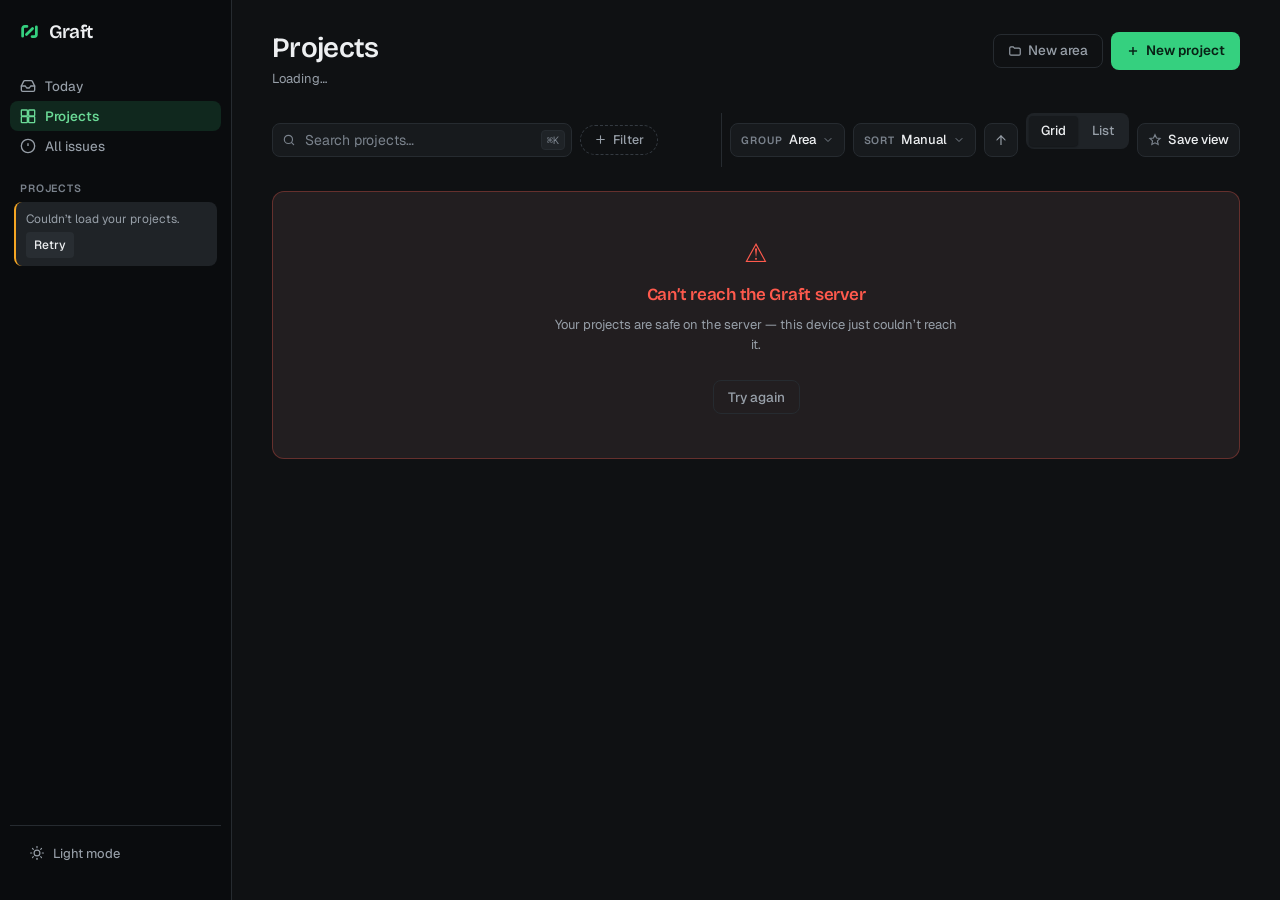
==== commit a7eca049: "design: make the app wear its own design, not SwiftUI's Three things were still stock, and they were" ====
--- a/web/index.html
+++ b/web/index.html
@@ -10,7 +10,7 @@
 <div id="app">
   <nav class="sidebar">
     <div class="sidebar-brand">
-      <span class="brand-mark">✦</span>
+      <svg class="brand-mark" viewBox="0 0 18 18" fill="none" stroke="currentColor" stroke-width="2.6" stroke-linecap="round" stroke-linejoin="round" aria-hidden="true"><path d="M2.5 13.5V6.2a2 2 0 0 1 2-2h2.1"/><path d="M15.5 4.5v7.3a2 2 0 0 1-2 2h-2.1"/><path d="M6.1 11.9 11.9 6.1"/></svg>
       <span class="brand-name">Graft</span>
     </div>
     <div class="nav-section">
@@ -92,18 +92,18 @@
         <div class="form-group">
           <label class="form-label">Colour</label>
           <div class="colour-picker" id="colour-picker">
-            <div class="colour-swatch selected" data-colour="#6366f1" style="background:#6366f1"></div>
-            <div class="colour-swatch" data-colour="#8b5cf6" style="background:#8b5cf6"></div>
-            <div class="colour-swatch" data-colour="#ec4899" style="background:#ec4899"></div>
-            <div class="colour-swatch" data-colour="#ef4444" style="background:#ef4444"></div>
-            <div class="colour-swatch" data-colour="#f97316" style="background:#f97316"></div>
-            <div class="colour-swatch" data-colour="#eab308" style="background:#eab308"></div>
-            <div class="colour-swatch" data-colour="#22c55e" style="background:#22c55e"></div>
-            <div class="colour-swatch" data-colour="#06b6d4" style="background:#06b6d4"></div>
-            <div class="colour-swatch" data-colour="#3b82f6" style="background:#3b82f6"></div>
-            <div class="colour-swatch" data-colour="#64748b" style="background:#64748b"></div>
+            <div class="colour-swatch" data-colour="#C2705A" style="background:#C2705A" title="Clay"></div>
+            <div class="colour-swatch" data-colour="#B58234" style="background:#B58234" title="Ochre"></div>
+            <div class="colour-swatch" data-colour="#848E3E" style="background:#848E3E" title="Olive"></div>
+            <div class="colour-swatch" data-colour="#4F9A6A" style="background:#4F9A6A" title="Moss"></div>
+            <div class="colour-swatch" data-colour="#3E9A93" style="background:#3E9A93" title="Teal"></div>
+            <div class="colour-swatch" data-colour="#5388C0" style="background:#5388C0" title="Harbour"></div>
+            <div class="colour-swatch selected" data-colour="#7C7FC4" style="background:#7C7FC4" title="Iris"></div>
+            <div class="colour-swatch" data-colour="#9A6BA8" style="background:#9A6BA8" title="Plum"></div>
+            <div class="colour-swatch" data-colour="#C06784" style="background:#C06784" title="Rose"></div>
+            <div class="colour-swatch" data-colour="#8A9098" style="background:#8A9098" title="Stone"></div>
           </div>
-          <input type="hidden" id="project-colour" value="#6366f1">
+          <input type="hidden" id="project-colour" value="#7C7FC4">
         </div>
       </div>
       <div class="form-group">
--- a/web/style.css
+++ b/web/style.css
@@ -172,14 +172,14 @@
   margin-bottom: 8px;
 }
 
+/* The splice — two offset bars bridged by a 45° diagonal, the graft join.
+   Same 18x18 source as the app icon (ios/make_icon.swift), so the mark in the
+   rail and the mark on the home screen cannot drift apart. */
 .brand-mark {
-  font-family: var(--font-display);
-  font-size: 19px;
-  font-weight: 700;
+  width: 19px;
+  height: 19px;
+  flex-shrink: 0;
   color: var(--accent);
-  letter-spacing: -0.02em;
-  line-height: 1;
-  padding-bottom: 1px;
 }
 
 .brand-name {
